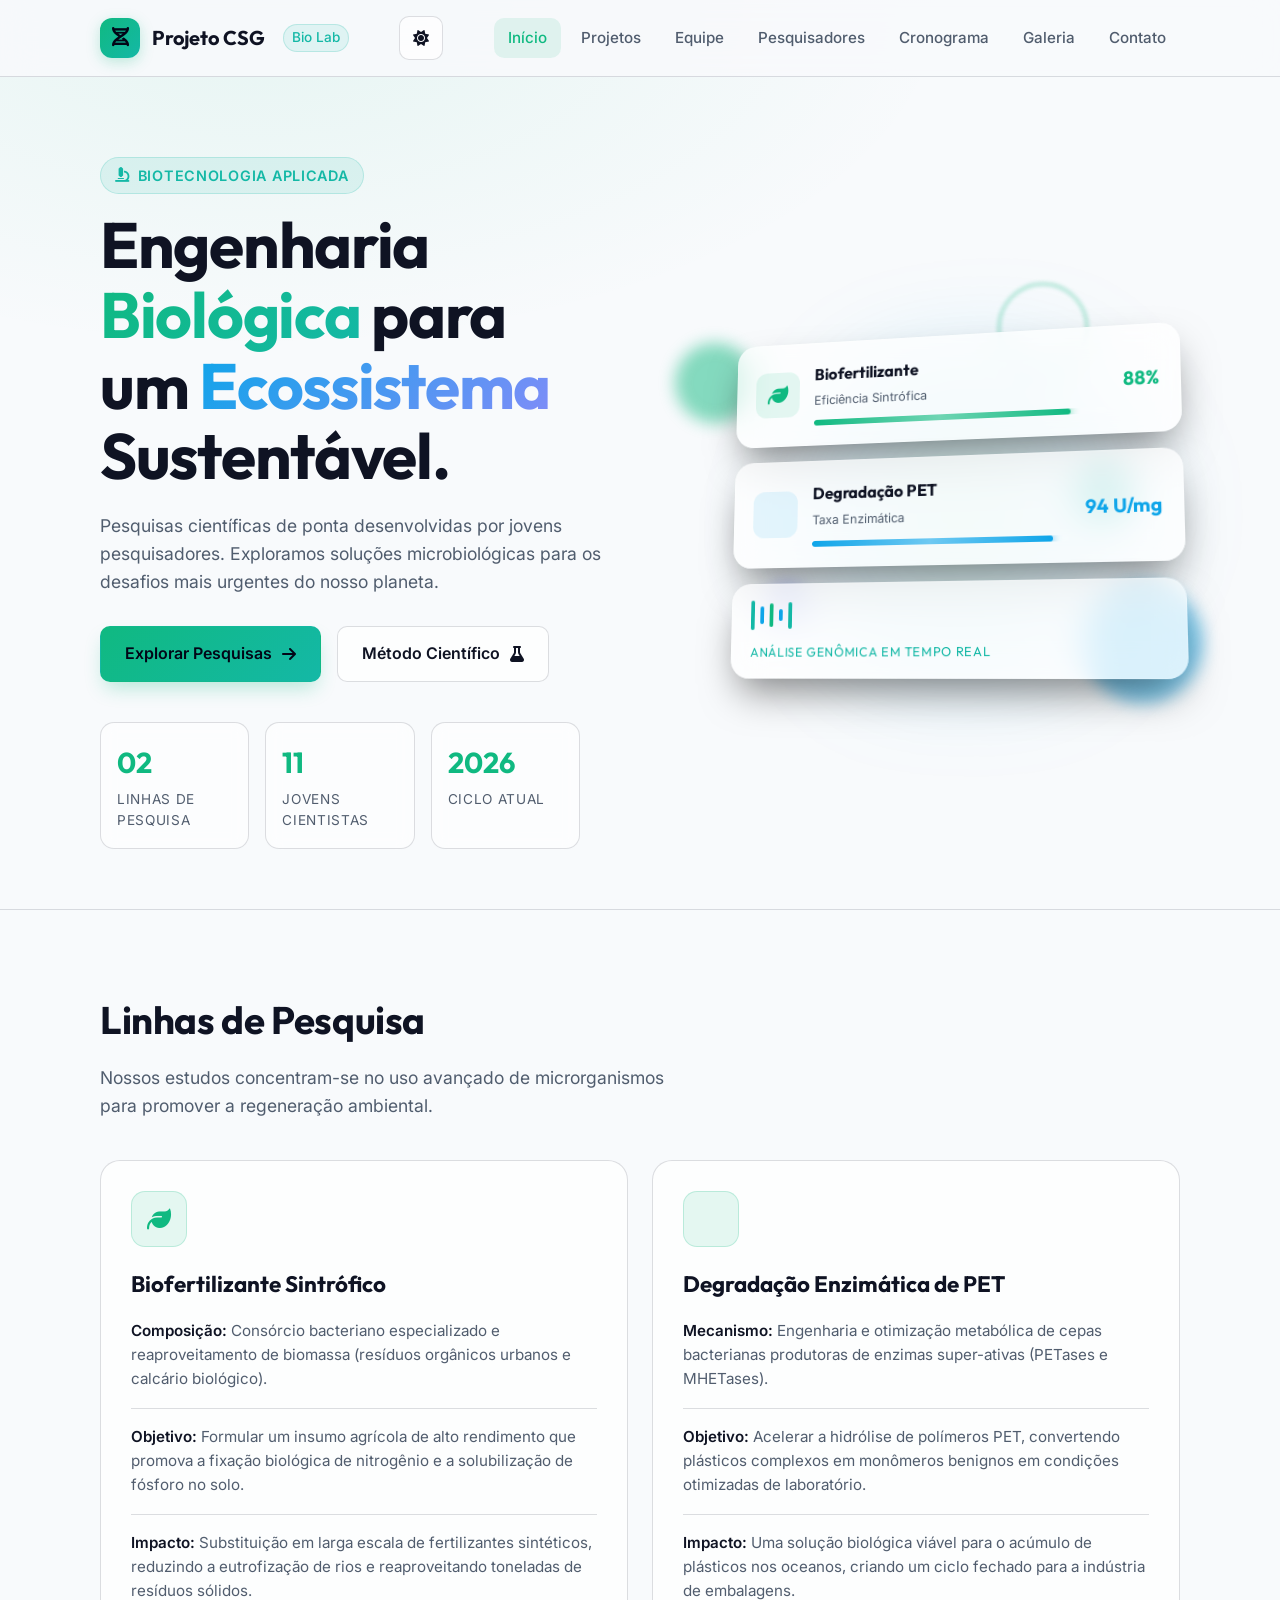
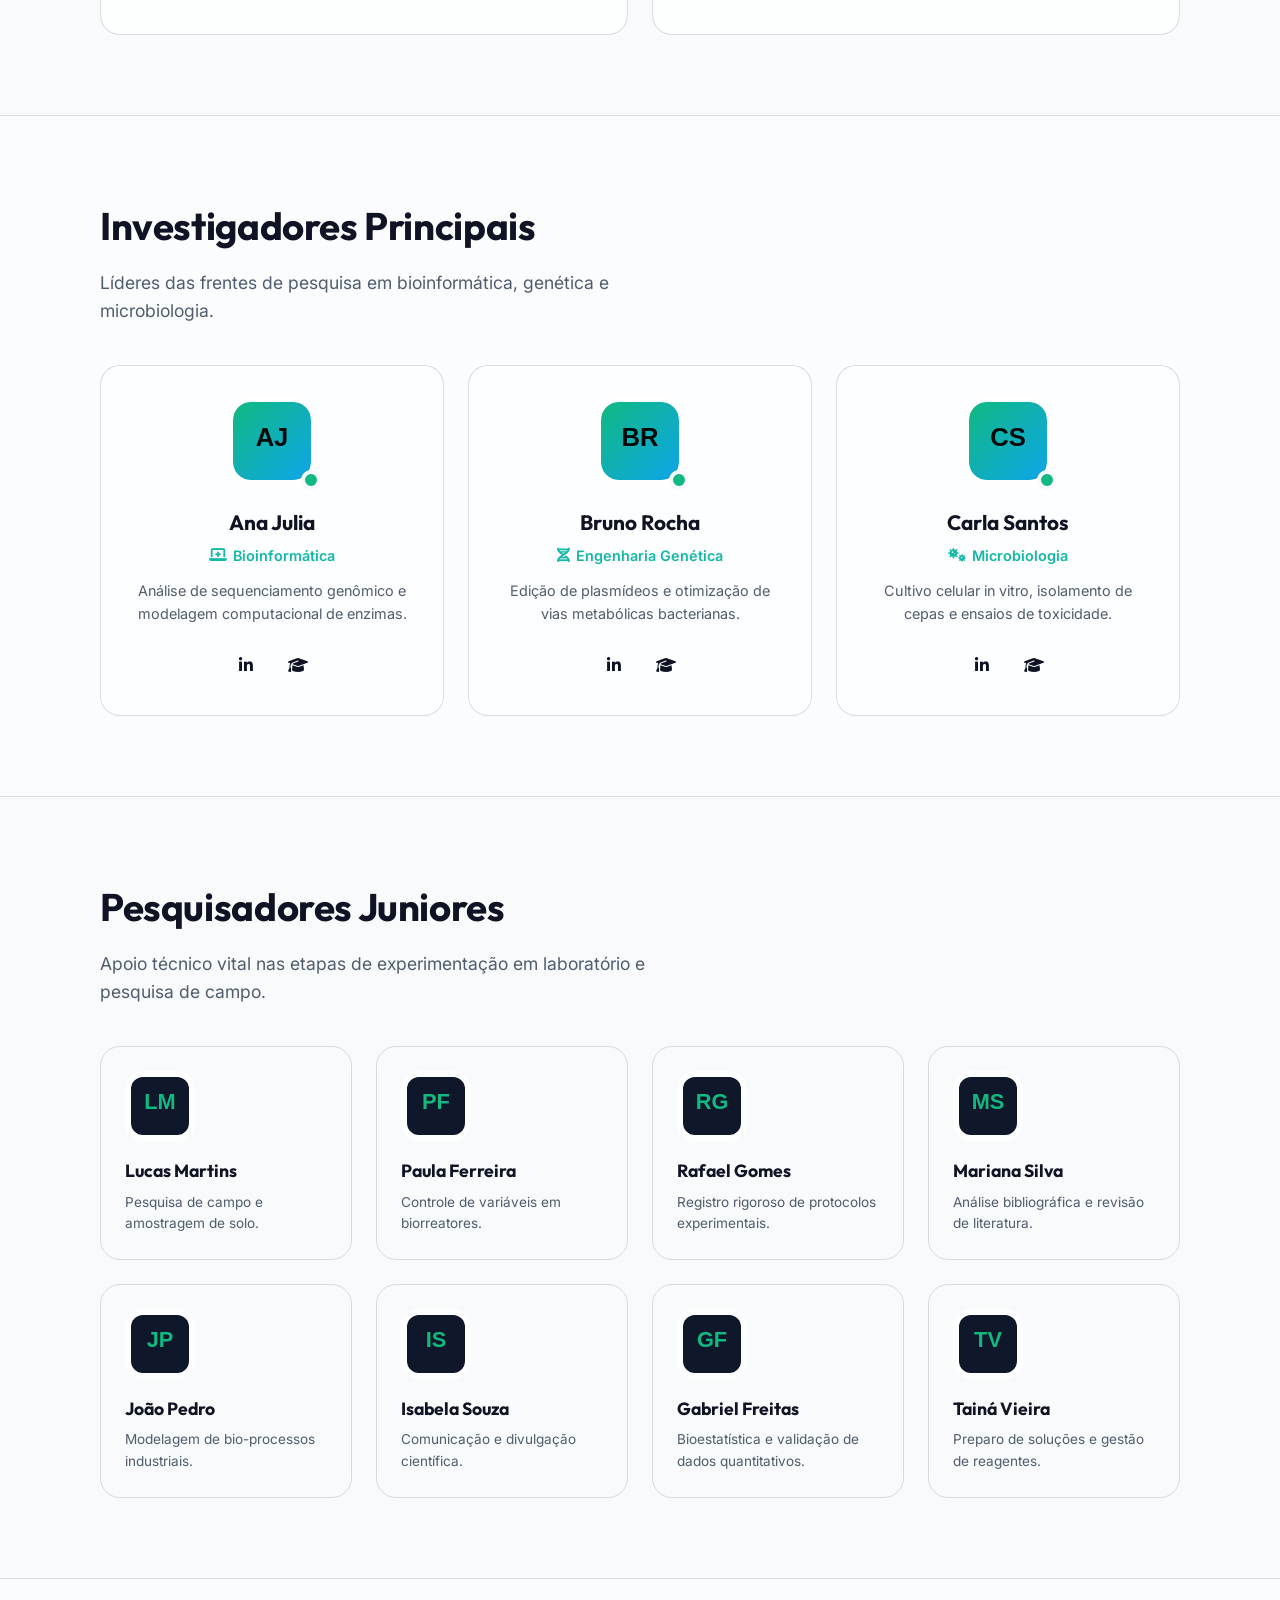
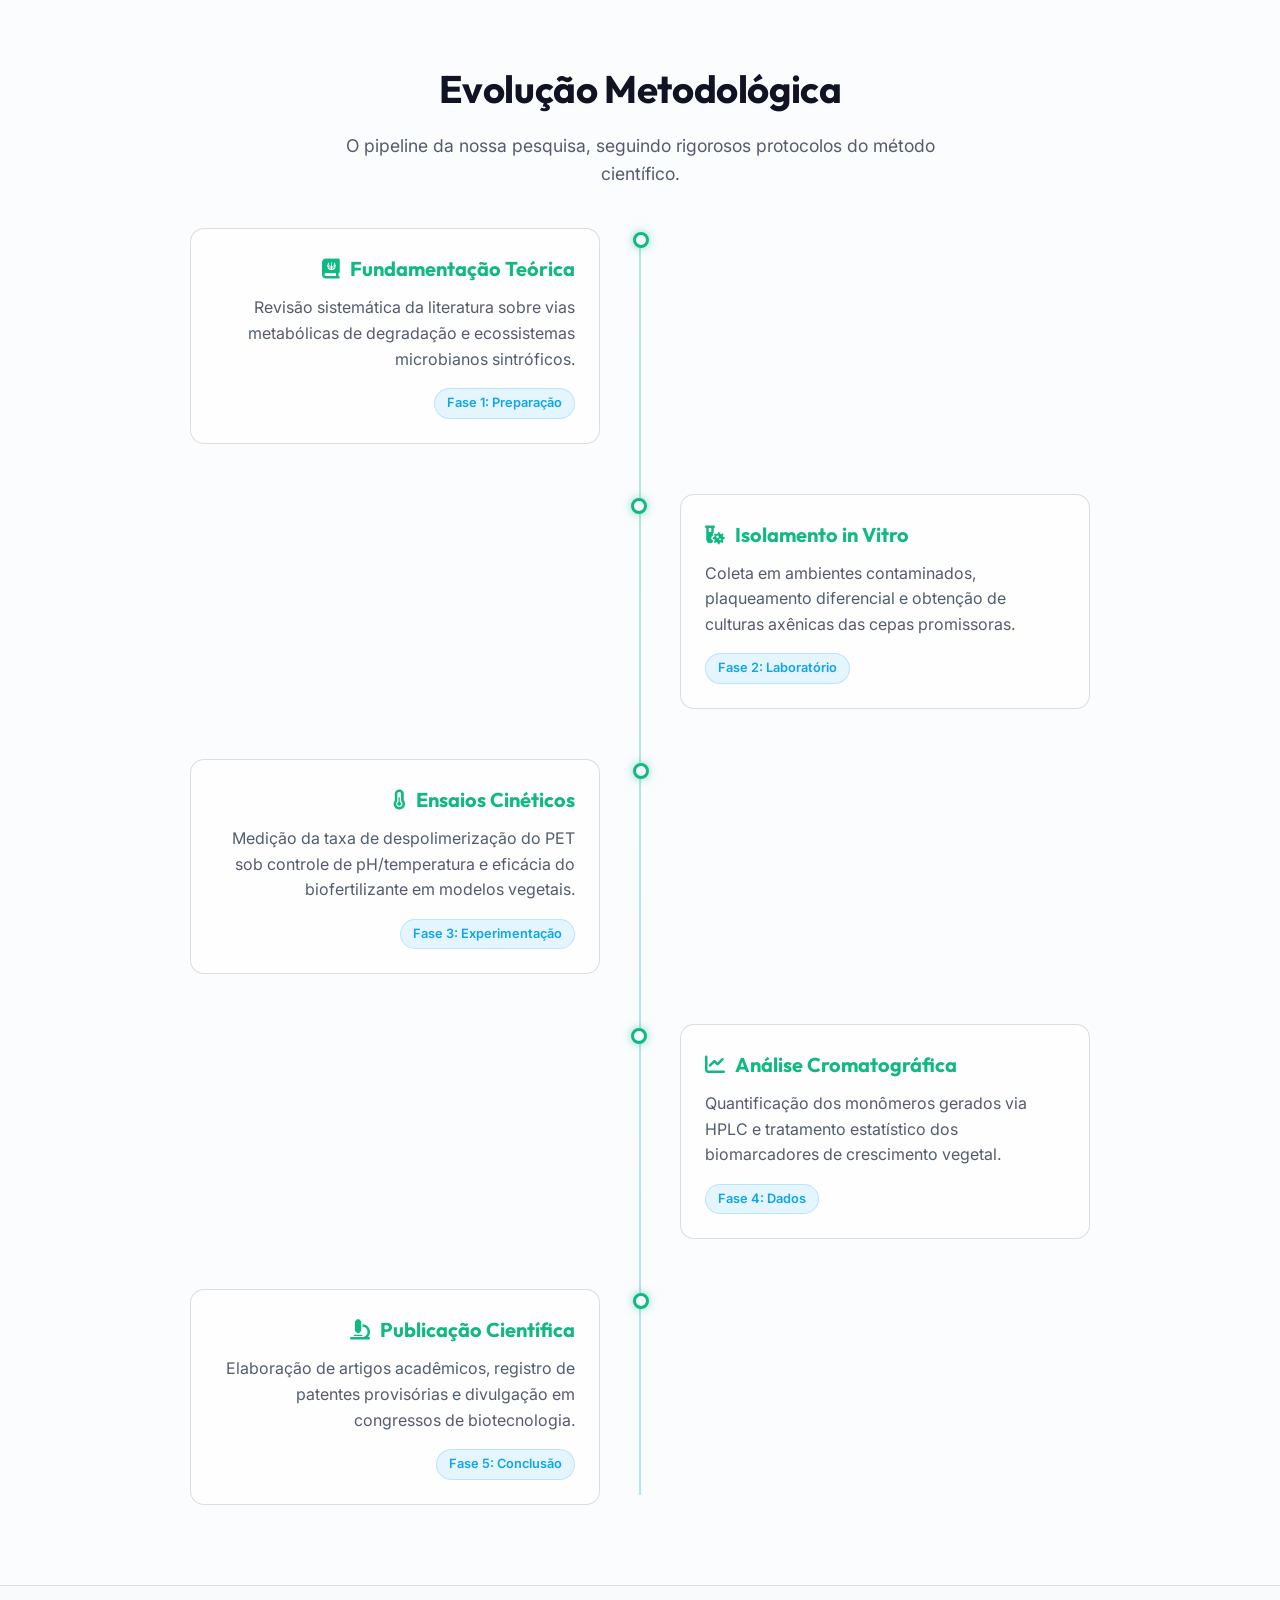
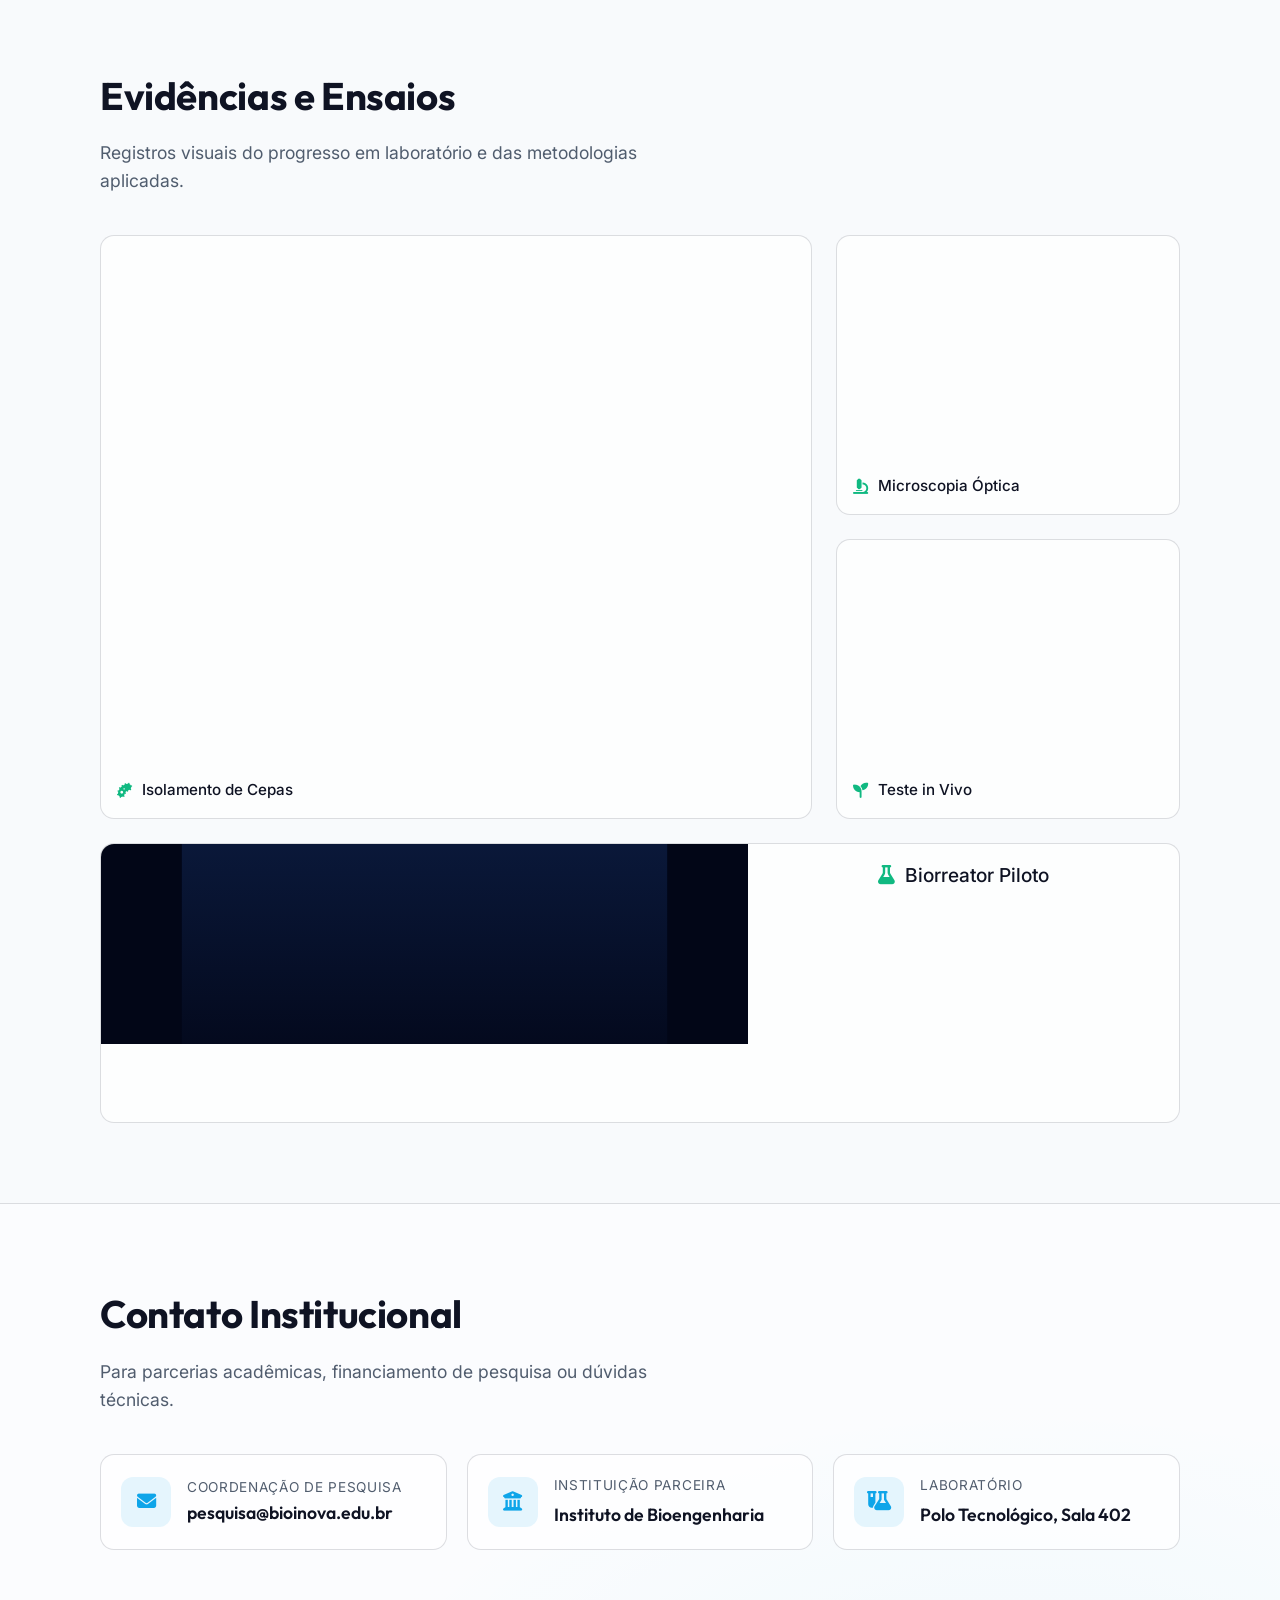
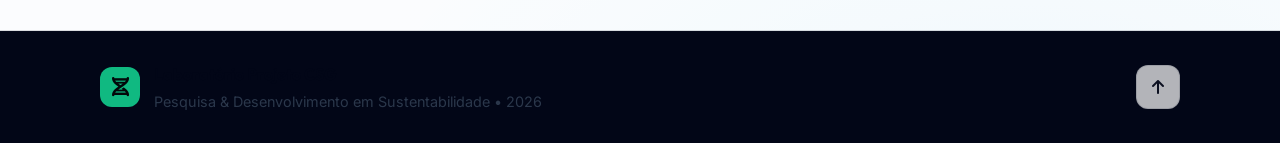
==== index.html @ 26887551 "Add files via upload" ====
<!doctype html>
<html lang="pt-BR">
  <head>
    <meta charset="UTF-8" />
    <meta name="viewport" content="width=device-width, initial-scale=1.0" />
    <meta name="color-scheme" content="dark light" />
    <meta name="description" content="Site de apresentação de pesquisas em Biotecnologia e Sustentabilidade." />

    <title>BioInovação | Pesquisa em Sustentabilidade</title>

    <link rel="preconnect" href="https://fonts.googleapis.com" />
    <link rel="preconnect" href="https://fonts.gstatic.com" crossorigin />
    <link
      href="https://fonts.googleapis.com/css2?family=Inter:wght@300;400;500;600&family=Outfit:wght@300;400;500;600;700;800&display=swap"
      rel="stylesheet"
    />

    <link
      rel="stylesheet"
      href="https://cdnjs.cloudflare.com/ajax/libs/font-awesome/6.5.0/css/all.min.css"
      crossorigin="anonymous"
      referrerpolicy="no-referrer"
    />

    <link rel="stylesheet" href="./style.css" />
  </head>
  <body>
    <a class="skip-link" href="#inicio">Pular para o conteúdo</a>

    <header class="site-header" id="topo">
      <div class="container header-inner">
        <a class="brand" href="#inicio" aria-label="Ir para Início">
          <span class="brand-mark" aria-hidden="true">
            <i class="fa-solid fa-dna"></i>
          </span>
          <span class="brand-name">Projeto CSG</span>
          <span class="brand-tag">Bio Lab</span>
        </a>

        <div class="header-actions">
          <button class="theme-toggle" type="button" aria-label="Alternar tema" aria-pressed="false">
            <i class="fa-solid fa-moon" aria-hidden="true"></i>
          </button>

          <button class="nav-toggle" type="button" aria-expanded="false" aria-controls="menu">
            <span class="sr-only">Abrir menu</span>
            <i class="fa-solid fa-bars" aria-hidden="true"></i>
          </button>
        </div>

        <nav class="site-nav" aria-label="Navegação principal">
          <ul class="nav-list" id="menu">
            <li><a class="nav-link" href="#inicio">Início</a></li>
            <li><a class="nav-link" href="#sobre">Projetos</a></li>
            <li><a class="nav-link" href="#equipe">Equipe</a></li>
            <li><a class="nav-link" href="#alunos">Pesquisadores</a></li>
            <li><a class="nav-link" href="#linha-do-tempo">Cronograma</a></li>
            <li><a class="nav-link" href="#galeria">Galeria</a></li>
            <li><a class="nav-link" href="#contato">Contato</a></li>
          </ul>
        </nav>
      </div>
    </header>

    <main>
      <section class="hero" id="inicio" aria-labelledby="hero-title">
        <div class="hero-bg-grid"></div>
        <div class="container hero-inner">
          <div class="hero-content reveal">
            <p class="kicker">
              <i class="fa-solid fa-microscope" aria-hidden="true"></i>
              Biotecnologia Aplicada
            </p>

            <h1 class="hero-title" id="hero-title">
              Engenharia <span class="accent">Biológica</span> para <br/>
              um <span class="accent2">Ecossistema</span> Sustentável.
            </h1>

            <p class="hero-subtitle">
              Pesquisas científicas de ponta desenvolvidas por jovens pesquisadores. Exploramos soluções microbiológicas para os desafios mais urgentes do nosso planeta.
            </p>

            <div class="hero-actions">
              <a class="btn btn-primary" href="#sobre">
                Explorar Pesquisas
                <i class="fa-solid fa-arrow-right" aria-hidden="true"></i>
              </a>
              <a class="btn btn-ghost" href="#linha-do-tempo">
                Método Científico
                <i class="fa-solid fa-flask" aria-hidden="true"></i>
              </a>
            </div>

            <div class="hero-metrics">
              <div class="metric-card">
                <p class="metric-value">02</p>
                <p class="metric-label">Linhas de Pesquisa</p>
              </div>
              <div class="metric-card">
                <p class="metric-value">11</p>
                <p class="metric-label">Jovens Cientistas</p>
              </div>
              <div class="metric-card">
                <p class="metric-value">2026</p>
                <p class="metric-label">Ciclo Atual</p>
              </div>
            </div>
          </div>

          <div class="hero-visual reveal" aria-hidden="true">
            <div class="dashboard-panel">
              <div class="dash-bg-glow"></div>
              
              <div class="dash-card dash-card-1">
                <div class="dash-icon"><i class="fa-solid fa-leaf"></i></div>
                <div class="dash-info">
                  <h4>Biofertilizante</h4>
                  <p>Eficiência Sintrófica</p>
                  <div class="progress-bar"><div class="progress p-green" style="width: 88%"></div></div>
                </div>
                <div class="dash-stats">88%</div>
              </div>

              <div class="dash-card dash-card-2">
                <div class="dash-icon"><i class="fa-solid fa-microbe"></i></div>
                <div class="dash-info">
                  <h4>Degradação PET</h4>
                  <p>Taxa Enzimática</p>
                  <div class="progress-bar"><div class="progress p-blue" style="width: 94%"></div></div>
                </div>
                <div class="dash-stats">94 U/mg</div>
              </div>

              <div class="dash-card dash-card-3">
                 <div class="dna-animation">
                    <div class="strand"></div><div class="strand"></div><div class="strand"></div><div class="strand"></div><div class="strand"></div>
                 </div>
                 <p class="dash-note">Análise Genômica em Tempo Real</p>
              </div>
            </div>
            
            <div class="bio-particle p1"></div>
            <div class="bio-particle p2"></div>
            <div class="bio-particle p3"></div>
            <div class="bio-particle p4"></div>
            <div class="bio-particle p5"></div>
          </div>
        </div>
      </section>

      <section class="section" id="sobre" aria-labelledby="sobre-title">
        <div class="container">
          <header class="section-header reveal">
            <h2 class="section-title" id="sobre-title">Linhas de Pesquisa</h2>
            <p class="section-subtitle">
              Nossos estudos concentram-se no uso avançado de microrganismos para promover a regeneração ambiental.
            </p>
          </header>

          <div class="about-grid projects-grid">
            <article class="card reveal card-hover-3d">
              <div class="card-glow"></div>
              <div class="card-icon">
                <i class="fa-solid fa-leaf" aria-hidden="true"></i>
              </div>
              <h3 class="card-title">Biofertilizante Sintrófico</h3>
              <p class="card-text">
                <strong>Composição:</strong> Consórcio bacteriano especializado e reaproveitamento de biomassa (resíduos orgânicos urbanos e calcário biológico).
              </p>
              <div class="card-divider"></div>
              <p class="card-text">
                <strong>Objetivo:</strong> Formular um insumo agrícola de alto rendimento que promova a fixação biológica de nitrogênio e a solubilização de fósforo no solo.
              </p>
              <div class="card-divider"></div>
              <p class="card-text">
                <strong>Impacto:</strong> Substituição em larga escala de fertilizantes sintéticos, reduzindo a eutrofização de rios e reaproveitando toneladas de resíduos sólidos.
              </p>
            </article>

            <article class="card reveal card-hover-3d">
              <div class="card-glow"></div>
              <div class="card-icon">
                <i class="fa-solid fa-microbe" aria-hidden="true"></i>
              </div>
              <h3 class="card-title">Degradação Enzimática de PET</h3>
              <p class="card-text">
                <strong>Mecanismo:</strong> Engenharia e otimização metabólica de cepas bacterianas produtoras de enzimas super-ativas (PETases e MHETases).
              </p>
              <div class="card-divider"></div>
              <p class="card-text">
                <strong>Objetivo:</strong> Acelerar a hidrólise de polímeros PET, convertendo plásticos complexos em monômeros benignos em condições otimizadas de laboratório.
              </p>
              <div class="card-divider"></div>
              <p class="card-text">
                <strong>Impacto:</strong> Uma solução biológica viável para o acúmulo de plásticos nos oceanos, criando um ciclo fechado para a indústria de embalagens.
              </p>
            </article>
          </div>
        </div>
      </section>

      <section class="section section-alt" id="equipe" aria-labelledby="equipe-title">
        <div class="container">
          <header class="section-header reveal">
            <h2 class="section-title" id="equipe-title">Investigadores Principais</h2>
            <p class="section-subtitle">
              Líderes das frentes de pesquisa em bioinformática, genética e microbiologia.
            </p>
          </header>

          <div class="grid grid-3">
            <article class="profile-card reveal">
              <div class="profile-avatar-wrap">
                <img class="avatar" src="data:image/svg+xml,%3Csvg xmlns='http://www.w3.org/2000/svg' width='256' height='256'%3E%3Cdefs%3E%3ClinearGradient id='g' x1='0' y1='0' x2='1' y2='1'%3E%3Cstop stop-color='%2310b981'/%3E%3Cstop offset='1' stop-color='%230ea5e9'/%3E%3C/linearGradient%3E%3C/defs%3E%3Crect width='256' height='256' rx='56' fill='url(%23g)'/%3E%3Ctext x='50%25' y='56%25' text-anchor='middle' font-family='Outfit, sans-serif' font-size='84' font-weight='700' fill='%2302080a'%3EAJ%3C/text%3E%3C/svg%3E" alt="Ana Julia" />
                <div class="status-dot"></div>
              </div>
              <h3 class="profile-name">Ana Julia</h3>
              <p class="profile-role"><i class="fa-solid fa-laptop-medical"></i> Bioinformática</p>
              <p class="profile-desc">Análise de sequenciamento genômico e modelagem computacional de enzimas.</p>
              <div class="profile-actions" aria-label="Redes sociais">
                <a class="icon-btn" href="#" aria-label="LinkedIn"><i class="fa-brands fa-linkedin-in"></i></a>
                <a class="icon-btn" href="#" aria-label="Lattes"><i class="fa-solid fa-graduation-cap"></i></a>
              </div>
            </article>

            <article class="profile-card reveal">
              <div class="profile-avatar-wrap">
                <img class="avatar" src="data:image/svg+xml,%3Csvg xmlns='http://www.w3.org/2000/svg' width='256' height='256'%3E%3Cdefs%3E%3ClinearGradient id='g' x1='0' y1='0' x2='1' y2='1'%3E%3Cstop stop-color='%2310b981'/%3E%3Cstop offset='1' stop-color='%230ea5e9'/%3E%3C/linearGradient%3E%3C/defs%3E%3Crect width='256' height='256' rx='56' fill='url(%23g)'/%3E%3Ctext x='50%25' y='56%25' text-anchor='middle' font-family='Outfit, sans-serif' font-size='84' font-weight='700' fill='%2302080a'%3EBR%3C/text%3E%3C/svg%3E" alt="Bruno Rocha" />
                <div class="status-dot"></div>
              </div>
              <h3 class="profile-name">Bruno Rocha</h3>
              <p class="profile-role"><i class="fa-solid fa-dna"></i> Engenharia Genética</p>
              <p class="profile-desc">Edição de plasmídeos e otimização de vias metabólicas bacterianas.</p>
              <div class="profile-actions" aria-label="Redes sociais">
                <a class="icon-btn" href="#" aria-label="LinkedIn"><i class="fa-brands fa-linkedin-in"></i></a>
                <a class="icon-btn" href="#" aria-label="Lattes"><i class="fa-solid fa-graduation-cap"></i></a>
              </div>
            </article>

            <article class="profile-card reveal">
              <div class="profile-avatar-wrap">
                <img class="avatar" src="data:image/svg+xml,%3Csvg xmlns='http://www.w3.org/2000/svg' width='256' height='256'%3E%3Cdefs%3E%3ClinearGradient id='g' x1='0' y1='0' x2='1' y2='1'%3E%3Cstop stop-color='%2310b981'/%3E%3Cstop offset='1' stop-color='%230ea5e9'/%3E%3C/linearGradient%3E%3C/defs%3E%3Crect width='256' height='256' rx='56' fill='url(%23g)'/%3E%3Ctext x='50%25' y='56%25' text-anchor='middle' font-family='Outfit, sans-serif' font-size='84' font-weight='700' fill='%2302080a'%3ECS%3C/text%3E%3C/svg%3E" alt="Carla Santos" />
                <div class="status-dot"></div>
              </div>
              <h3 class="profile-name">Carla Santos</h3>
              <p class="profile-role"><i class="fa-solid fa-viruses"></i> Microbiologia</p>
              <p class="profile-desc">Cultivo celular in vitro, isolamento de cepas e ensaios de toxicidade.</p>
              <div class="profile-actions" aria-label="Redes sociais">
                <a class="icon-btn" href="#" aria-label="LinkedIn"><i class="fa-brands fa-linkedin-in"></i></a>
                <a class="icon-btn" href="#" aria-label="Lattes"><i class="fa-solid fa-graduation-cap"></i></a>
              </div>
            </article>
          </div>
        </div>
      </section>

      <section class="section" id="alunos" aria-labelledby="alunos-title">
        <div class="container">
          <header class="section-header reveal">
            <h2 class="section-title" id="alunos-title">Pesquisadores Juniores</h2>
            <p class="section-subtitle">Apoio técnico vital nas etapas de experimentação em laboratório e pesquisa de campo.</p>
          </header>

          <div class="grid grid-4">
            <article class="student-card reveal">
              <img class="avatar avatar-sm" src="data:image/svg+xml,%3Csvg xmlns='http://www.w3.org/2000/svg' width='128' height='128'%3E%3Crect width='128' height='128' fill='%230f172a'/%3E%3Ctext x='50%25' y='56%25' text-anchor='middle' font-family='Outfit, sans-serif' font-size='48' font-weight='600' fill='%2310b981'%3ELM%3C/text%3E%3C/svg%3E" alt="Lucas Martins" />
              <h3 class="student-name">Lucas Martins</h3>
              <p class="student-desc">Pesquisa de campo e amostragem de solo.</p>
            </article>
            <article class="student-card reveal">
              <img class="avatar avatar-sm" src="data:image/svg+xml,%3Csvg xmlns='http://www.w3.org/2000/svg' width='128' height='128'%3E%3Crect width='128' height='128' fill='%230f172a'/%3E%3Ctext x='50%25' y='56%25' text-anchor='middle' font-family='Outfit, sans-serif' font-size='48' font-weight='600' fill='%2310b981'%3EPF%3C/text%3E%3C/svg%3E" alt="Paula Ferreira" />
              <h3 class="student-name">Paula Ferreira</h3>
              <p class="student-desc">Controle de variáveis em biorreatores.</p>
            </article>
            <article class="student-card reveal">
              <img class="avatar avatar-sm" src="data:image/svg+xml,%3Csvg xmlns='http://www.w3.org/2000/svg' width='128' height='128'%3E%3Crect width='128' height='128' fill='%230f172a'/%3E%3Ctext x='50%25' y='56%25' text-anchor='middle' font-family='Outfit, sans-serif' font-size='48' font-weight='600' fill='%2310b981'%3ERG%3C/text%3E%3C/svg%3E" alt="Rafael Gomes" />
              <h3 class="student-name">Rafael Gomes</h3>
              <p class="student-desc">Registro rigoroso de protocolos experimentais.</p>
            </article>
            <article class="student-card reveal">
              <img class="avatar avatar-sm" src="data:image/svg+xml,%3Csvg xmlns='http://www.w3.org/2000/svg' width='128' height='128'%3E%3Crect width='128' height='128' fill='%230f172a'/%3E%3Ctext x='50%25' y='56%25' text-anchor='middle' font-family='Outfit, sans-serif' font-size='48' font-weight='600' fill='%2310b981'%3EMS%3C/text%3E%3C/svg%3E" alt="Mariana Silva" />
              <h3 class="student-name">Mariana Silva</h3>
              <p class="student-desc">Análise bibliográfica e revisão de literatura.</p>
            </article>
            <article class="student-card reveal">
              <img class="avatar avatar-sm" src="data:image/svg+xml,%3Csvg xmlns='http://www.w3.org/2000/svg' width='128' height='128'%3E%3Crect width='128' height='128' fill='%230f172a'/%3E%3Ctext x='50%25' y='56%25' text-anchor='middle' font-family='Outfit, sans-serif' font-size='48' font-weight='600' fill='%2310b981'%3EJP%3C/text%3E%3C/svg%3E" alt="João Pedro" />
              <h3 class="student-name">João Pedro</h3>
              <p class="student-desc">Modelagem de bio-processos industriais.</p>
            </article>
            <article class="student-card reveal">
              <img class="avatar avatar-sm" src="data:image/svg+xml,%3Csvg xmlns='http://www.w3.org/2000/svg' width='128' height='128'%3E%3Crect width='128' height='128' fill='%230f172a'/%3E%3Ctext x='50%25' y='56%25' text-anchor='middle' font-family='Outfit, sans-serif' font-size='48' font-weight='600' fill='%2310b981'%3EIS%3C/text%3E%3C/svg%3E" alt="Isabela Souza" />
              <h3 class="student-name">Isabela Souza</h3>
              <p class="student-desc">Comunicação e divulgação científica.</p>
            </article>
            <article class="student-card reveal">
              <img class="avatar avatar-sm" src="data:image/svg+xml,%3Csvg xmlns='http://www.w3.org/2000/svg' width='128' height='128'%3E%3Crect width='128' height='128' fill='%230f172a'/%3E%3Ctext x='50%25' y='56%25' text-anchor='middle' font-family='Outfit, sans-serif' font-size='48' font-weight='600' fill='%2310b981'%3EGF%3C/text%3E%3C/svg%3E" alt="Gabriel Freitas" />
              <h3 class="student-name">Gabriel Freitas</h3>
              <p class="student-desc">Bioestatística e validação de dados quantitativos.</p>
            </article>
            <article class="student-card reveal">
              <img class="avatar avatar-sm" src="data:image/svg+xml,%3Csvg xmlns='http://www.w3.org/2000/svg' width='128' height='128'%3E%3Crect width='128' height='128' fill='%230f172a'/%3E%3Ctext x='50%25' y='56%25' text-anchor='middle' font-family='Outfit, sans-serif' font-size='48' font-weight='600' fill='%2310b981'%3ETV%3C/text%3E%3C/svg%3E" alt="Tainá Vieira" />
              <h3 class="student-name">Tainá Vieira</h3>
              <p class="student-desc">Preparo de soluções e gestão de reagentes.</p>
            </article>
          </div>
        </div>
      </section>

      <section class="section section-alt" id="linha-do-tempo" aria-labelledby="timeline-title">
        <div class="container">
          <header class="section-header reveal text-center" style="margin: 0 auto 40px;">
            <h2 class="section-title" id="timeline-title">Evolução Metodológica</h2>
            <p class="section-subtitle">
              O pipeline da nossa pesquisa, seguindo rigorosos protocolos do método científico.
            </p>
          </header>

          <div class="timeline-wrapper">
            <ol class="timeline" aria-label="Cronograma de pesquisa">
            <li class="timeline-item reveal">
              <div class="timeline-node" aria-hidden="true"></div>
              <div class="timeline-content">
                <h3 class="timeline-title">
                  <i class="fa-solid fa-book-journal-whills" aria-hidden="true"></i>
                  Fundamentação Teórica
                </h3>
                <p class="timeline-text">Revisão sistemática da literatura sobre vias metabólicas de degradação e ecossistemas microbianos sintróficos.</p>
                <span class="timeline-tag">Fase 1: Preparação</span>
              </div>
            </li>
            <li class="timeline-item reveal">
              <div class="timeline-node" aria-hidden="true"></div>
              <div class="timeline-content">
                <h3 class="timeline-title">
                  <i class="fa-solid fa-vial-virus" aria-hidden="true"></i>
                  Isolamento in Vitro
                </h3>
                <p class="timeline-text">Coleta em ambientes contaminados, plaqueamento diferencial e obtenção de culturas axênicas das cepas promissoras.</p>
                <span class="timeline-tag">Fase 2: Laboratório</span>
              </div>
            </li>
            <li class="timeline-item reveal">
              <div class="timeline-node" aria-hidden="true"></div>
              <div class="timeline-content">
                <h3 class="timeline-title">
                  <i class="fa-solid fa-temperature-half" aria-hidden="true"></i>
                  Ensaios Cinéticos
                </h3>
                <p class="timeline-text">Medição da taxa de despolimerização do PET sob controle de pH/temperatura e eficácia do biofertilizante em modelos vegetais.</p>
                <span class="timeline-tag">Fase 3: Experimentação</span>
              </div>
            </li>
            <li class="timeline-item reveal">
              <div class="timeline-node" aria-hidden="true"></div>
              <div class="timeline-content">
                <h3 class="timeline-title">
                  <i class="fa-solid fa-chart-line" aria-hidden="true"></i>
                  Análise Cromatográfica
                </h3>
                <p class="timeline-text">Quantificação dos monômeros gerados via HPLC e tratamento estatístico dos biomarcadores de crescimento vegetal.</p>
                <span class="timeline-tag">Fase 4: Dados</span>
              </div>
            </li>
            <li class="timeline-item reveal">
              <div class="timeline-node" aria-hidden="true"></div>
              <div class="timeline-content">
                <h3 class="timeline-title">
                  <i class="fa-solid fa-microscope" aria-hidden="true"></i>
                  Publicação Científica
                </h3>
                <p class="timeline-text">Elaboração de artigos acadêmicos, registro de patentes provisórias e divulgação em congressos de biotecnologia.</p>
                <span class="timeline-tag">Fase 5: Conclusão</span>
              </div>
            </li>
          </ol>
          </div>
        </div>
      </section>

      <section class="section" id="galeria" aria-labelledby="galeria-title">
        <div class="container">
          <header class="section-header reveal">
            <h2 class="section-title" id="galeria-title">Evidências e Ensaios</h2>
            <p class="section-subtitle">Registros visuais do progresso em laboratório e das metodologias aplicadas.</p>
          </header>

          <div class="gallery-grid" aria-label="Galeria de imagens">
            <button class="gallery-item reveal" type="button" data-full="1" aria-label="Culturas em Placa">
              <span class="gallery-thumb g1" aria-hidden="true"></span>
              <span class="gallery-caption">
                <i class="fa-solid fa-bacterium" aria-hidden="true"></i>
                Isolamento de Cepas
              </span>
            </button>
            <button class="gallery-item reveal" type="button" data-full="2" aria-label="Microscopia">
              <span class="gallery-thumb g2" aria-hidden="true"></span>
              <span class="gallery-caption">
                <i class="fa-solid fa-microscope" aria-hidden="true"></i>
                Microscopia Óptica
              </span>
            </button>
            <button class="gallery-item reveal" type="button" data-full="3" aria-label="Análise de Solo">
              <span class="gallery-thumb g3" aria-hidden="true"></span>
              <span class="gallery-caption">
                <i class="fa-solid fa-seedling" aria-hidden="true"></i>
                Teste in Vivo
              </span>
            </button>
            <button class="gallery-item reveal" type="button" data-full="4" aria-label="Biorreator">
              <span class="gallery-thumb g4" aria-hidden="true"></span>
              <span class="gallery-caption">
                <i class="fa-solid fa-flask" aria-hidden="true"></i>
                Biorreator Piloto
              </span>
            </button>
          </div>
        </div>
      </section>

      <section class="section section-alt" id="contato" aria-labelledby="contato-title">
        <div class="container">
          <header class="section-header reveal">
            <h2 class="section-title" id="contato-title">Contato Institucional</h2>
            <p class="section-subtitle">Para parcerias acadêmicas, financiamento de pesquisa ou dúvidas técnicas.</p>
          </header>

          <div class="contact-grid">
            <div class="contact-card reveal">
              <div class="contact-icon">
                <i class="fa-solid fa-envelope" aria-hidden="true"></i>
              </div>
              <div>
                <p class="contact-label">Coordenação de Pesquisa</p>
                <a class="contact-value" href="mailto:pesquisa@bioinova.edu.br">pesquisa@bioinova.edu.br</a>
              </div>
            </div>
            <div class="contact-card reveal">
              <div class="contact-icon">
                <i class="fa-solid fa-building-columns" aria-hidden="true"></i>
              </div>
              <div>
                <p class="contact-label">Instituição Parceira</p>
                <p class="contact-value">Instituto de Bioengenharia</p>
              </div>
            </div>
            <div class="contact-card reveal">
              <div class="contact-icon">
                <i class="fa-solid fa-flask-vial" aria-hidden="true"></i>
              </div>
              <div>
                <p class="contact-label">Laboratório</p>
                <p class="contact-value">Polo Tecnológico, Sala 402</p>
              </div>
            </div>
          </div>
        </div>
      </section>
    </main>

    <footer class="site-footer">
      <div class="container footer-inner">
        <div class="footer-brand">
          <span class="brand-mark" aria-hidden="true">
            <i class="fa-solid fa-dna" style="color: #02080a; font-size: 1.2rem;"></i>
          </span>
          <div>
            <p class="footer-team">Laboratório Projeto CSG</p>
            <p class="footer-note">Pesquisa & Desenvolvimento em Sustentabilidade • <span id="year"></span></p>
          </div>
        </div>

        <a class="back-to-top" href="#topo" aria-label="Voltar ao topo">
          <i class="fa-solid fa-arrow-up" aria-hidden="true"></i>
        </a>
      </div>
    </footer>

    <div class="modal" id="modal" aria-hidden="true" role="dialog" aria-label="Visualização de imagem">
      <div class="modal-backdrop" data-close="true"></div>
      <div class="modal-content" role="document">
        <button class="modal-close" type="button" data-close="true" aria-label="Fechar">
          <i class="fa-solid fa-xmark" aria-hidden="true"></i>
        </button>
        <div class="modal-media" id="modalMedia" aria-hidden="true"></div>
        <p class="modal-caption" id="modalCaption"></p>
      </div>
    </div>

    <script src="./script.js"></script>
  </body>
</html>
---- style.css ----
:root {
  color-scheme: dark;
  /* Bio Tech Professional Palette */
  --green: #10b981; /* Emerald */
  --green-dark: #064e3b;
  --black: #020617; /* Very deep slate */
  --blue: #0ea5e9; /* Cyan */
  --teal: #14b8a6; /* Teal */

  /* Neutrals */
  --bg: #020617;
  --on-accent: #020617;
  --text: rgba(248, 250, 252, 0.95);
  --muted: rgba(148, 163, 184, 0.85);
  --border: rgba(51, 65, 85, 0.4);
  --surface: rgba(15, 23, 42, 0.6);
  --surface-2: rgba(30, 41, 59, 0.5);
  --surface-soft: rgba(15, 23, 42, 0.4);
  --surface-faint: rgba(15, 23, 42, 0.3);
  --glass: rgba(15, 23, 42, 0.7);
  --overlay: rgba(2, 6, 23, 0.85);
  --caption-bg: rgba(15, 23, 42, 0.95);
  --nav-bg: #0f172a;
  --header-bg: rgba(2, 6, 23, 0.7);
  --thumb-overlay: rgba(2, 6, 23, 0.8);
  --bg-accent-1: rgba(16, 185, 129, 0.12);
  --bg-accent-2: rgba(14, 165, 233, 0.12);

  --shadow-lg: 0 25px 50px -12px rgba(0, 0, 0, 0.6);
  --shadow-md: 0 10px 25px -5px rgba(0, 0, 0, 0.5);
  --shadow-sm: 0 4px 12px -2px rgba(0, 0, 0, 0.4);

  --radius-lg: 20px;
  --radius-md: 14px;
  --radius-sm: 10px;

  --container: 1120px;
}

:root[data-theme="light"] {
  color-scheme: light;
  --bg: #f8fafc;
  --on-accent: #020617;
  --text: rgba(2, 6, 23, 0.95);
  --muted: rgba(51, 65, 85, 0.85);
  --border: rgba(15, 23, 42, 0.14);
  --surface: rgba(255, 255, 255, 0.7);
  --surface-2: rgba(255, 255, 255, 0.95);
  --surface-soft: rgba(255, 255, 255, 0.6);
  --surface-faint: rgba(255, 255, 255, 0.4);
  --glass: rgba(255, 255, 255, 0.7);
  --overlay: rgba(2, 6, 23, 0.35);
  --caption-bg: rgba(248, 250, 252, 0.95);
  --nav-bg: #ffffff;
  --header-bg: rgba(248, 250, 252, 0.85);
  --thumb-overlay: rgba(2, 6, 23, 0.35);
  --bg-accent-1: rgba(16, 185, 129, 0.08);
  --bg-accent-2: rgba(14, 165, 233, 0.08);
  --shadow-lg: 0 25px 50px -12px rgba(2, 6, 23, 0.12);
  --shadow-md: 0 10px 25px -5px rgba(2, 6, 23, 0.1);
  --shadow-sm: 0 4px 12px -2px rgba(2, 6, 23, 0.08);
}

*,
*::before,
*::after {
  box-sizing: border-box;
}

html {
  scroll-behavior: smooth;
}

[id] {
  scroll-margin-top: 92px;
}

body {
  margin: 0;
  font-family: 'Inter', system-ui, -apple-system, sans-serif;
  color: var(--text);
  background-color: var(--bg);
  background-image:
    radial-gradient(1000px 500px at 20% 0%, var(--bg-accent-1), transparent 70%),
    radial-gradient(1000px 500px at 80% 100%, var(--bg-accent-2), transparent 70%);
  line-height: 1.6;
  overflow-x: hidden;
  -webkit-font-smoothing: antialiased;
}

h1, h2, h3, h4, .brand-name, .metric-value {
  font-family: 'Outfit', sans-serif;
}

img,
svg {
  max-width: 100%;
  display: block;
}

a {
  color: inherit;
  text-decoration: none;
}

button {
  font: inherit;
}

/* Accessibility */
.sr-only {
  position: absolute;
  width: 1px;
  height: 1px;
  padding: 0;
  margin: -1px;
  overflow: hidden;
  clip: rect(0, 0, 0, 0);
  white-space: nowrap;
  border-width: 0;
}

.skip-link {
  position: absolute;
  left: 14px;
  top: 14px;
  background: linear-gradient(135deg, var(--green), var(--blue));
  color: var(--on-accent);
  padding: 10px 14px;
  border-radius: var(--radius-sm);
  font-weight: 600;
  transform: translateY(-150%);
  transition: transform 220ms ease;
  z-index: 9999;
}
.skip-link:focus {
  transform: translateY(0);
}

/* Layout Container */
.container {
  max-width: var(--container);
  margin: 0 auto;
  padding: 0 20px;
}

/* Header */
.site-header {
  position: sticky;
  top: 0;
  z-index: 50;
  background: var(--header-bg);
  backdrop-filter: blur(16px);
  -webkit-backdrop-filter: blur(16px);
  border-bottom: 1px solid var(--border);
}

.header-inner {
  min-height: 76px;
  display: flex;
  align-items: center;
  justify-content: space-between;
  gap: 20px;
}

.brand {
  display: flex;
  align-items: center;
  gap: 12px;
}

.brand-mark {
  width: 40px;
  height: 40px;
  border-radius: 12px;
  background: linear-gradient(135deg, var(--green), var(--teal));
  display: grid;
  place-items: center;
  color: var(--on-accent);
  font-size: 1.2rem;
  box-shadow: 0 4px 14px rgba(16, 185, 129, 0.25);
}

.brand-name {
  font-size: 1.25rem;
  font-weight: 700;
  letter-spacing: -0.01em;
}

.brand-tag {
  display: none;
  font-size: 0.85rem;
  font-weight: 500;
  color: var(--teal);
  background: rgba(20, 184, 166, 0.1);
  padding: 2px 8px;
  border-radius: 999px;
  margin-left: 6px;
  border: 1px solid rgba(20, 184, 166, 0.2);
}

.header-actions {
  display: flex;
  align-items: center;
  gap: 10px;
}

/* Nav */
.nav-toggle {
  width: 44px;
  height: 44px;
  display: grid;
  place-items: center;
  border: 1px solid var(--border);
  border-radius: var(--radius-sm);
  background: var(--surface);
  color: var(--text);
  cursor: pointer;
  transition: all 200ms ease;
}

.theme-toggle {
  width: 44px;
  height: 44px;
  display: grid;
  place-items: center;
  border: 1px solid var(--border);
  border-radius: var(--radius-sm);
  background: var(--surface);
  color: var(--text);
  cursor: pointer;
  transition: all 200ms ease;
}

.nav-toggle:hover {
  background: var(--surface-2);
}

.theme-toggle:hover {
  background: var(--surface-2);
}

.site-nav {
  position: relative;
}

.nav-list {
  list-style: none;
  padding: 0;
  margin: 0;
  display: none;
  gap: 6px;
}

.nav-link {
  display: inline-flex;
  align-items: center;
  padding: 8px 14px;
  border-radius: var(--radius-sm);
  color: var(--muted);
  font-size: 0.95rem;
  font-weight: 500;
  transition: all 200ms ease;
}

.nav-link:hover {
  color: var(--text);
  background: rgba(255, 255, 255, 0.05);
}

.nav-link.is-active {
  color: var(--green);
  background: rgba(16, 185, 129, 0.1);
}

/* Mobile Nav Open */
body.nav-open .nav-list {
  display: grid;
  position: absolute;
  right: 0;
  left: 0;
  top: calc(100% + 16px);
  padding: 12px;
  width: min(92vw, 360px);
  margin-left: auto;
  max-height: calc(100vh - 120px);
  overflow: auto;
  border-radius: var(--radius-md);
  background: var(--nav-bg);
  border: 1px solid var(--border);
  box-shadow: var(--shadow-lg);
}

/* Hero Section */
.hero {
  position: relative;
  padding: 80px 0 60px;
  border-bottom: 1px solid var(--border);
  overflow: hidden;
}

.hero-bg-grid {
  position: absolute;
  inset: 0;
  background-image: 
    linear-gradient(rgba(255, 255, 255, 0.02) 1px, transparent 1px),
    linear-gradient(90deg, rgba(255, 255, 255, 0.02) 1px, transparent 1px);
  background-size: 40px 40px;
  mask-image: radial-gradient(circle at center, black, transparent 80%);
  -webkit-mask-image: radial-gradient(circle at center, black, transparent 80%);
  pointer-events: none;
  z-index: 0;
}

.hero-inner {
  position: relative;
  z-index: 1;
  display: grid;
  grid-template-columns: 1fr;
  gap: 40px;
  align-items: center;
}

.kicker {
  display: inline-flex;
  gap: 8px;
  align-items: center;
  margin: 0 0 16px;
  padding: 6px 14px;
  border-radius: 999px;
  background: rgba(20, 184, 166, 0.1);
  border: 1px solid rgba(20, 184, 166, 0.2);
  color: var(--teal);
  font-size: 0.9rem;
  font-weight: 600;
  text-transform: uppercase;
  letter-spacing: 0.05em;
}

.hero-title {
  font-size: clamp(2.5rem, 4vw + 1rem, 4rem);
  line-height: 1.1;
  margin: 0 0 20px;
  font-weight: 700;
  letter-spacing: -0.02em;
}

.accent {
  background: linear-gradient(135deg, var(--green), var(--teal));
  -webkit-background-clip: text;
  background-clip: text;
  color: transparent;
}

.accent2 {
  background: linear-gradient(135deg, var(--blue), #818cf8);
  -webkit-background-clip: text;
  background-clip: text;
  color: transparent;
}

.hero-subtitle {
  font-size: 1.1rem;
  color: var(--muted);
  margin: 0 0 30px;
  max-width: 55ch;
}

.hero-actions {
  display: flex;
  flex-wrap: wrap;
  gap: 16px;
  margin-bottom: 40px;
}

.btn {
  display: inline-flex;
  align-items: center;
  gap: 10px;
  padding: 14px 24px;
  border-radius: var(--radius-sm);
  font-weight: 600;
  font-size: 1rem;
  cursor: pointer;
  transition: all 250ms ease;
  border: 1px solid transparent;
}

.btn-primary {
  background: linear-gradient(135deg, var(--green), var(--teal));
  color: var(--on-accent);
  box-shadow: 0 10px 20px -5px rgba(16, 185, 129, 0.3);
}

.btn-primary:hover {
  transform: translateY(-2px);
  box-shadow: 0 15px 25px -5px rgba(16, 185, 129, 0.4);
  filter: brightness(1.1);
}

.btn-ghost {
  background: var(--surface);
  border-color: var(--border);
  color: var(--text);
}

.btn-ghost:hover {
  background: var(--surface-2);
  border-color: rgba(255, 255, 255, 0.2);
  transform: translateY(-2px);
}

.hero-metrics {
  display: grid;
  grid-template-columns: repeat(auto-fit, minmax(120px, 1fr));
  gap: 16px;
  max-width: 480px;
}

.metric-card {
  padding: 16px;
  border-radius: var(--radius-md);
  background: var(--surface-soft);
  border: 1px solid var(--border);
  backdrop-filter: blur(8px);
}

.metric-value {
  font-size: 1.8rem;
  font-weight: 700;
  color: var(--green);
  margin: 0;
}

.metric-label {
  margin: 4px 0 0;
  font-size: 0.85rem;
  color: var(--muted);
  text-transform: uppercase;
  letter-spacing: 0.05em;
}

/* Sections */
.section {
  padding: 80px 0;
}

.section-alt {
  background: var(--surface-faint);
  border-top: 1px solid var(--border);
  border-bottom: 1px solid var(--border);
}

.section-header {
  max-width: 600px;
  margin-bottom: 40px;
}

.section-title {
  font-size: clamp(2rem, 3vw, 2.5rem);
  margin: 0 0 12px;
  font-weight: 700;
  letter-spacing: -0.01em;
}

.section-subtitle {
  font-size: 1.1rem;
  color: var(--muted);
  margin: 0;
}

/* Cards (Research Lines) */
.about-grid {
  display: grid;
  gap: 24px;
}

.card {
  background: var(--surface);
  border: 1px solid var(--border);
  border-radius: var(--radius-lg);
  padding: 30px;
  transition: all 300ms ease;
  position: relative;
  overflow: hidden;
}

.card::before {
  content: '';
  position: absolute;
  top: 0;
  left: 0;
  width: 100%;
  height: 4px;
  background: linear-gradient(90deg, var(--green), var(--blue));
  opacity: 0;
  transition: opacity 300ms ease;
}

.card:hover {
  transform: translateY(-5px);
  background: var(--surface-2);
  border-color: rgba(255, 255, 255, 0.15);
  box-shadow: var(--shadow-lg);
}

.card:hover::before {
  opacity: 1;
}

.card-icon {
  width: 56px;
  height: 56px;
  border-radius: 14px;
  background: rgba(16, 185, 129, 0.1);
  color: var(--green);
  display: grid;
  place-items: center;
  font-size: 1.5rem;
  margin-bottom: 20px;
  border: 1px solid rgba(16, 185, 129, 0.2);
}

.card-title {
  font-size: 1.4rem;
  margin: 0 0 16px;
}

.card-text {
  margin: 0;
  color: var(--muted);
  font-size: 0.95rem;
}

.card-text strong {
  color: var(--text);
  font-weight: 600;
}

.card-divider {
  height: 1px;
  background: var(--border);
  margin: 16px 0;
}

/* Grids */
.grid { display: grid; gap: 24px; }
.grid-3 { grid-template-columns: 1fr; }
.grid-4 { grid-template-columns: 1fr; }

/* Profiles */
.profile-card {
  background: var(--surface-soft);
  border: 1px solid var(--border);
  border-radius: var(--radius-lg);
  padding: 30px;
  text-align: center;
  transition: all 300ms ease;
}

.profile-card:hover {
  background: var(--surface-2);
  border-color: rgba(255, 255, 255, 0.15);
  transform: translateY(-5px);
}

.profile-avatar-wrap {
  position: relative;
  width: 90px;
  height: 90px;
  margin: 0 auto 20px;
}

.avatar {
  width: 100%;
  height: 100%;
  border-radius: 24px;
  object-fit: cover;
  background: var(--surface);
  border: 2px solid rgba(255, 255, 255, 0.1);
  padding: 4px;
}

.avatar-sm {
  width: 70px;
  height: 70px;
  border-radius: 18px;
  margin-bottom: 16px;
}

.status-dot {
  position: absolute;
  bottom: -4px;
  right: -4px;
  width: 20px;
  height: 20px;
  background: var(--green);
  border: 4px solid var(--bg);
  border-radius: 50%;
}

.profile-name {
  font-size: 1.3rem;
  margin: 0 0 4px;
}

.profile-role {
  color: var(--teal);
  font-size: 0.9rem;
  font-weight: 600;
  margin: 0 0 12px;
  display: flex;
  align-items: center;
  justify-content: center;
  gap: 6px;
}

.profile-desc {
  color: var(--muted);
  font-size: 0.9rem;
  margin: 0 0 20px;
}

.profile-actions {
  display: flex;
  justify-content: center;
  gap: 12px;
}

.icon-btn {
  width: 40px;
  height: 40px;
  border-radius: 12px;
  background: rgba(255, 255, 255, 0.05);
  border: 1px solid rgba(255, 255, 255, 0.1);
  display: grid;
  place-items: center;
  color: var(--text);
  transition: all 200ms ease;
}

.icon-btn:hover {
  background: var(--green);
  border-color: var(--green);
  color: var(--on-accent);
  transform: translateY(-2px);
}

/* Junior Students */
.student-card {
  background: transparent;
  border: 1px solid var(--border);
  border-radius: var(--radius-lg);
  padding: 24px;
  transition: all 200ms ease;
}
.student-card:hover {
  background: var(--surface-2);
  border-color: rgba(255, 255, 255, 0.15);
}

.student-name {
  font-size: 1.1rem;
  margin: 0 0 6px;
}
.student-desc {
  color: var(--muted);
  font-size: 0.85rem;
  margin: 0;
}

/* Contact */
.contact-grid {
  display: grid;
  gap: 20px;
}

.contact-card {
  display: flex;
  align-items: center;
  gap: 16px;
  padding: 20px;
  background: var(--surface);
  border: 1px solid var(--border);
  border-radius: var(--radius-md);
  transition: all 200ms ease;
}
.contact-card:hover {
  background: var(--surface-2);
  border-color: rgba(255, 255, 255, 0.15);
}

.contact-icon {
  width: 50px;
  height: 50px;
  border-radius: 12px;
  background: rgba(14, 165, 233, 0.1);
  color: var(--blue);
  display: grid;
  place-items: center;
  font-size: 1.2rem;
}

.contact-label {
  margin: 0;
  font-size: 0.85rem;
  color: var(--muted);
  text-transform: uppercase;
  letter-spacing: 0.05em;
}

.contact-value {
  margin: 4px 0 0;
  font-size: 1.1rem;
  font-weight: 600;
  font-family: 'Outfit', sans-serif;
}
a.contact-value:hover {
  color: var(--green);
}

/* Footer */
.site-footer {
  padding: 30px 0;
  background: #020617;
  border-top: 1px solid var(--border);
}

.footer-inner {
  display: flex;
  flex-wrap: wrap;
  justify-content: space-between;
  align-items: center;
  gap: 20px;
}

.footer-brand {
  display: flex;
  align-items: center;
  gap: 14px;
}
.footer-brand .brand-mark {
  background: var(--green);
  box-shadow: none;
}

.footer-team {
  margin: 0;
  font-weight: 700;
  font-family: 'Outfit', sans-serif;
}
.footer-note {
  margin: 2px 0 0;
  color: var(--muted);
  font-size: 0.9rem;
}

.back-to-top {
  width: 44px;
  height: 44px;
  border-radius: 12px;
  background: var(--surface);
  border: 1px solid var(--border);
  display: grid;
  place-items: center;
  color: var(--text);
  transition: all 200ms ease;
}
.back-to-top:hover {
  background: var(--green);
  color: var(--on-accent);
  border-color: var(--green);
}

/* Modal */
.modal {
  position: fixed;
  inset: 0;
  display: none;
  align-items: center;
  justify-content: center;
  z-index: 100;
}

.modal.is-open {
  display: flex;
}

.modal-backdrop {
  position: absolute;
  inset: 0;
  background: var(--overlay);
  backdrop-filter: blur(8px);
}

.modal-content {
  position: relative;
  width: 100%;
  max-width: 900px;
  margin: 20px;
  background: var(--surface);
  border: 1px solid var(--border);
  border-radius: var(--radius-lg);
  overflow: hidden;
  box-shadow: var(--shadow-lg);
}

.modal-close {
  position: absolute;
  top: 16px;
  right: 16px;
  width: 40px;
  height: 40px;
  border-radius: 10px;
  background: rgba(0, 0, 0, 0.5);
  border: 1px solid rgba(255, 255, 255, 0.1);
  color: #fff;
  cursor: pointer;
  z-index: 2;
  transition: all 200ms ease;
}
.modal-close:hover {
  background: #ef4444;
  border-color: #ef4444;
}

.modal-media {
  height: 60vh;
  min-height: 300px;
  background-size: cover;
  background-position: center;
}

.modal-caption {
  margin: 0;
  padding: 20px;
  background: var(--caption-bg);
  font-size: 1.1rem;
  font-weight: 500;
}

/* Animations */
.reveal {
  opacity: 0;
  transform: translateY(20px);
  transition: opacity 800ms ease, transform 800ms ease;
}
.reveal.in-view {
  opacity: 1;
  transform: translateY(0);
}

/* Responsive */
@media (max-width: 480px) {
  .container { padding: 0 16px; }
  .header-inner { min-height: 68px; }
  .hero { padding: 64px 0 44px; }
  .hero-actions { gap: 12px; }
  .hero-actions .btn { width: 100%; justify-content: center; }
  .section { padding: 64px 0; }
  .card, .profile-card, .student-card { padding: 22px; }
  .timeline-item { padding-left: 54px; }
  .modal-media { height: 52vh; min-height: 220px; }
}

@media (min-width: 768px) {
  .brand-tag { display: inline-block; }
  .hero-inner { grid-template-columns: 1.2fr 0.8fr; }
  .hero-metrics { grid-template-columns: repeat(3, 1fr); }
  .about-grid { grid-template-columns: repeat(2, 1fr); }
  .grid-3 { grid-template-columns: repeat(3, 1fr); }
  .grid-4 { grid-template-columns: repeat(2, 1fr); }
  .gallery-grid { grid-template-columns: repeat(2, 1fr); }
  .contact-grid { grid-template-columns: repeat(3, 1fr); }
}

@media (min-width: 1024px) {
  .nav-toggle { display: none; }
  .nav-list { display: flex; align-items: center; }
  body.nav-open .nav-list {
    position: static;
    padding: 0;
    min-width: auto;
    border: none;
    background: transparent;
    box-shadow: none;
    display: flex;
  }
  .grid-4 { grid-template-columns: repeat(4, 1fr); }
  .gallery-grid { grid-template-columns: repeat(4, 1fr); }
}

@media (prefers-reduced-motion: reduce) {
  html { scroll-behavior: auto; }
  .cell { animation: none; }
  .reveal { transition: none; opacity: 1; transform: none; }
}
/* ==========================================================================
   NOVO VISUAL HERO (Dashboard) & BIOLOGIA
   ========================================================================== */

.hero-visual {
  position: relative;
  display: flex;
  justify-content: center;
  align-items: center;
  perspective: 1200px;
  min-height: 400px;
}

.dashboard-panel {
  position: relative;
  width: 100%;
  max-width: 460px;
  display: flex;
  flex-direction: column;
  gap: 16px;
  transform-style: preserve-3d;
  transition: transform 0.6s cubic-bezier(0.2, 0.8, 0.2, 1);
  z-index: 2;
}

@media (min-width: 1024px) {
  .hero-inner { grid-template-columns: 1.1fr 0.9fr; gap: 60px; }
  .dashboard-panel {
    transform: rotateX(8deg) rotateY(-12deg);
  }
  .hero-visual:hover .dashboard-panel {
    transform: rotateX(2deg) rotateY(-4deg) scale(1.02);
  }
}

.dash-bg-glow {
  position: absolute;
  top: 50%;
  left: 50%;
  width: 120%;
  height: 120%;
  background: radial-gradient(circle, rgba(16,185,129,0.15) 0%, rgba(14,165,233,0.1) 40%, transparent 70%);
  transform: translate(-50%, -50%) translateZ(-50px);
  filter: blur(40px);
  pointer-events: none;
}

.dash-card {
  background: var(--glass);
  border: 1px solid rgba(255, 255, 255, 0.1);
  border-radius: var(--radius-lg);
  padding: 20px;
  display: flex;
  align-items: center;
  gap: 16px;
  backdrop-filter: blur(16px);
  -webkit-backdrop-filter: blur(16px);
  box-shadow: 0 20px 40px -10px rgba(0,0,0,0.5), inset 0 1px 0 rgba(255,255,255,0.05);
  transform: translateZ(0);
  transition: transform 0.3s ease, border-color 0.3s ease;
}

.dash-card:hover {
  transform: translateZ(20px);
  border-color: rgba(255, 255, 255, 0.2);
}

.dash-icon {
  width: 48px;
  height: 48px;
  border-radius: 12px;
  background: rgba(255,255,255,0.05);
  display: grid;
  place-items: center;
  font-size: 1.4rem;
}
.dash-card-1 .dash-icon { color: var(--green); background: rgba(16,185,129,0.1); }
.dash-card-2 .dash-icon { color: var(--blue); background: rgba(14,165,233,0.1); }

.dash-info {
  flex: 1;
}

.dash-info h4 {
  margin: 0 0 4px;
  font-size: 1.05rem;
  font-family: 'Outfit', sans-serif;
  color: var(--text);
}

.dash-info p {
  margin: 0 0 10px;
  font-size: 0.8rem;
  color: var(--muted);
}

.progress-bar {
  width: 100%;
  height: 6px;
  background: rgba(255,255,255,0.1);
  border-radius: 3px;
  overflow: hidden;
}

.progress {
  height: 100%;
  border-radius: 3px;
  position: relative;
}
.progress::after {
  content: '';
  position: absolute;
  top: 0; left: 0; right: 0; bottom: 0;
  background: linear-gradient(90deg, transparent, rgba(255,255,255,0.4), transparent);
  animation: shimmer 2s infinite;
}
.p-green { background: var(--green); box-shadow: 0 0 10px var(--green); }
.p-blue { background: var(--blue); box-shadow: 0 0 10px var(--blue); }

@keyframes shimmer {
  0% { transform: translateX(-100%); }
  100% { transform: translateX(100%); }
}

.dash-stats {
  font-size: 1.2rem;
  font-weight: 700;
  font-family: 'Outfit', sans-serif;
  color: var(--text);
}
.dash-card-1 .dash-stats { color: var(--green); }
.dash-card-2 .dash-stats { color: var(--blue); }

.dash-card-3 {
  flex-direction: column;
  align-items: flex-start;
  gap: 12px;
  padding: 16px 20px;
}

.dna-animation {
  display: flex;
  gap: 6px;
  height: 30px;
  align-items: center;
}
.dna-animation .strand {
  width: 4px;
  background: var(--teal);
  border-radius: 2px;
  animation: dna-pulse 1s ease-in-out infinite alternate;
}
.dna-animation .strand:nth-child(1) { height: 100%; animation-delay: 0s; }
.dna-animation .strand:nth-child(2) { height: 60%; animation-delay: 0.2s; background: var(--blue); }
.dna-animation .strand:nth-child(3) { height: 80%; animation-delay: 0.4s; background: var(--green); }
.dna-animation .strand:nth-child(4) { height: 40%; animation-delay: 0.6s; background: var(--blue); }
.dna-animation .strand:nth-child(5) { height: 90%; animation-delay: 0.8s; background: var(--teal); }

@keyframes dna-pulse {
  0% { transform: scaleY(0.5); opacity: 0.5; }
  100% { transform: scaleY(1); opacity: 1; box-shadow: 0 0 10px currentColor; }
}

.dash-note {
  margin: 0;
  font-size: 0.8rem;
  color: var(--teal);
  font-family: 'Outfit', sans-serif;
  letter-spacing: 0.05em;
  text-transform: uppercase;
}

/* Biology Particles */
.bio-particle {
  position: absolute;
  border-radius: 50%;
  filter: blur(8px);
  opacity: 0.5;
  animation: float-bio 10s infinite linear;
  z-index: 1;
}

.p1 { width: 80px; height: 80px; background: var(--green); top: 10%; left: -10%; animation-duration: 12s; }
.p2 { width: 120px; height: 120px; background: var(--blue); bottom: 0; right: -5%; animation-duration: 15s; animation-direction: reverse; }
.p3 { width: 60px; height: 60px; background: var(--teal); top: 40%; right: 10%; animation-duration: 9s; }
.p4 { width: 40px; height: 40px; background: #818cf8; bottom: 20%; left: 10%; animation-duration: 11s; }
.p5 { width: 90px; height: 90px; border: 2px solid var(--green); background: transparent; filter: blur(2px); top: -5%; right: 20%; animation-duration: 14s; }

@keyframes float-bio {
  0% { transform: translate(0, 0) rotate(0deg); }
  33% { transform: translate(30px, -40px) rotate(120deg); }
  66% { transform: translate(-20px, 20px) rotate(240deg); }
  100% { transform: translate(0, 0) rotate(360deg); }
}

/* ==========================================================================
   CARDS 3D GLOW
   ========================================================================== */

.projects-grid {
  perspective: 1000px;
}
.card-hover-3d {
  transform-style: preserve-3d;
}
.card-hover-3d:hover {
  transform: translateY(-10px) rotateX(2deg) rotateY(2deg);
}
.card-glow {
  position: absolute;
  top: 0; left: 0; right: 0; bottom: 0;
  background: radial-gradient(800px circle at var(--mouse-x, 50%) var(--mouse-y, 50%), rgba(16,185,129,0.06), transparent 40%);
  z-index: 0;
  pointer-events: none;
  opacity: 0;
  transition: opacity 0.3s;
}
.card-hover-3d:hover .card-glow {
  opacity: 1;
}
.card > * { position: relative; z-index: 1; }

/* ==========================================================================
   TIMELINE ALTERNATING
   ========================================================================== */

.timeline-wrapper {
  position: relative;
  max-width: 900px;
  margin: 0 auto;
}

.timeline {
  list-style: none;
  padding: 0;
  margin: 0;
  position: relative;
}

.timeline::before {
  content: '';
  position: absolute;
  left: 24px;
  top: 10px;
  bottom: 10px;
  width: 2px;
  background: linear-gradient(180deg, var(--green), var(--blue));
  opacity: 0.3;
}

.timeline-item {
  position: relative;
  padding-left: 60px;
  margin-bottom: 30px;
}
.timeline-item:last-child {
  margin-bottom: 0;
}

.timeline-node {
  position: absolute;
  left: 17px;
  top: 4px;
  width: 16px;
  height: 16px;
  border-radius: 50%;
  background: var(--bg);
  border: 3px solid var(--green);
  box-shadow: 0 0 10px rgba(16, 185, 129, 0.5);
  z-index: 1;
}

.timeline-content {
  background: var(--surface);
  border: 1px solid var(--border);
  border-radius: var(--radius-md);
  padding: 24px;
  transition: all 300ms ease;
}
.timeline-content:hover {
  background: var(--surface-2);
  transform: translateX(5px);
  border-color: rgba(255, 255, 255, 0.15);
  box-shadow: var(--shadow-md);
}

.timeline-title {
  display: flex;
  align-items: center;
  gap: 10px;
  margin: 0 0 10px;
  font-size: 1.25rem;
  color: var(--green);
}

.timeline-text {
  margin: 0 0 16px;
  color: var(--muted);
}

.timeline-tag {
  display: inline-block;
  padding: 4px 12px;
  background: rgba(14, 165, 233, 0.1);
  color: var(--blue);
  border-radius: 999px;
  font-size: 0.8rem;
  font-weight: 600;
  border: 1px solid rgba(14, 165, 233, 0.2);
}

@media (min-width: 768px) {
  .timeline::before {
    left: 50%;
    transform: translateX(-50%);
  }
  
  .timeline-item {
    width: 50%;
    padding-left: 0;
    padding-right: 40px;
    margin-bottom: 50px;
  }
  
  .timeline-item:nth-child(even) {
    margin-left: 50%;
    padding-right: 0;
    padding-left: 40px;
  }
  
  .timeline-node {
    left: auto;
    right: -9px;
  }
  
  .timeline-item:nth-child(even) .timeline-node {
    left: -9px;
    right: auto;
  }
  
  .timeline-item:nth-child(odd) {
    text-align: right;
  }
  
  .timeline-item:nth-child(odd) .timeline-title {
    justify-content: flex-end;
  }
  
  .timeline-item:nth-child(odd) .timeline-content:hover {
    transform: translateX(-5px);
  }
}

.text-center { text-align: center; }
.text-center .section-title { justify-content: center; }

/* ==========================================================================
   GALERIA EDITORIAL GRID
   ========================================================================== */

.gallery-grid {
  display: grid;
  gap: 20px;
}

.gallery-item {
  padding: 0;
  border: 1px solid var(--border);
  border-radius: var(--radius-md);
  background: var(--surface);
  overflow: hidden;
  cursor: pointer;
  transition: all 300ms ease;
  display: flex;
  flex-direction: column;
}
.gallery-item:hover {
  transform: translateY(-4px);
  border-color: var(--green);
  box-shadow: 0 10px 20px rgba(16, 185, 129, 0.15);
}

.gallery-thumb {
  height: 200px;
  display: block;
  background-size: cover;
  background-position: center;
  position: relative;
  flex-grow: 1;
}
.gallery-thumb::after {
  content: '';
  position: absolute;
  inset: 0;
  background: linear-gradient(0deg, rgba(2, 6, 23, 0.8), transparent);
}

.g1 { background: url('data:image/svg+xml,%3Csvg xmlns="http://www.w3.org/2000/svg" width="400" height="300"%3E%3Crect width="400" height="300" fill="%23064e3b"/%3E%3Ccircle cx="200" cy="150" r="100" fill="%2310b981" opacity="0.2"/%3E%3C/svg%3E') center/cover; }
.g2 { background: url('data:image/svg+xml,%3Csvg xmlns="http://www.w3.org/2000/svg" width="400" height="300"%3E%3Crect width="400" height="300" fill="%230f172a"/%3E%3Ccircle cx="100" cy="100" r="80" fill="%230ea5e9" opacity="0.2"/%3E%3C/svg%3E') center/cover; }
.g3 { background: url('data:image/svg+xml,%3Csvg xmlns="http://www.w3.org/2000/svg" width="400" height="300"%3E%3Crect width="400" height="300" fill="%231e293b"/%3E%3Cpath d="M0,300 L400,0 L400,300 Z" fill="%2314b8a6" opacity="0.1"/%3E%3C/svg%3E') center/cover; }
.g4 { background: url('data:image/svg+xml,%3Csvg xmlns="http://www.w3.org/2000/svg" width="400" height="300"%3E%3Crect width="400" height="300" fill="%23020617"/%3E%3Crect x="50" y="50" width="300" height="200" fill="%233b82f6" opacity="0.15" rx="20"/%3E%3C/svg%3E') center/cover; }

.gallery-caption {
  display: flex;
  align-items: center;
  gap: 10px;
  padding: 16px;
  font-weight: 500;
  color: var(--text);
  font-size: 0.95rem;
}
.gallery-caption i {
  color: var(--green);
}

@media (min-width: 1024px) {
  .gallery-grid {
    grid-template-columns: repeat(12, 1fr);
    grid-auto-rows: 280px;
    gap: 24px;
  }
  
  .gallery-item:nth-child(1) {
    grid-column: span 8;
    grid-row: span 2;
  }
  
  .gallery-item:nth-child(2) {
    grid-column: span 4;
    grid-row: span 1;
  }
  
  .gallery-item:nth-child(3) {
    grid-column: span 4;
    grid-row: span 1;
  }
  
  .gallery-item:nth-child(4) {
    grid-column: span 12;
    grid-row: span 1;
    flex-direction: row;
  }
  
  .gallery-item:nth-child(4) .gallery-thumb {
    width: 60%;
    flex: none;
  }
  .gallery-item:nth-child(4) .gallery-caption {
    width: 40%;
    justify-content: center;
    font-size: 1.2rem;
  }
}
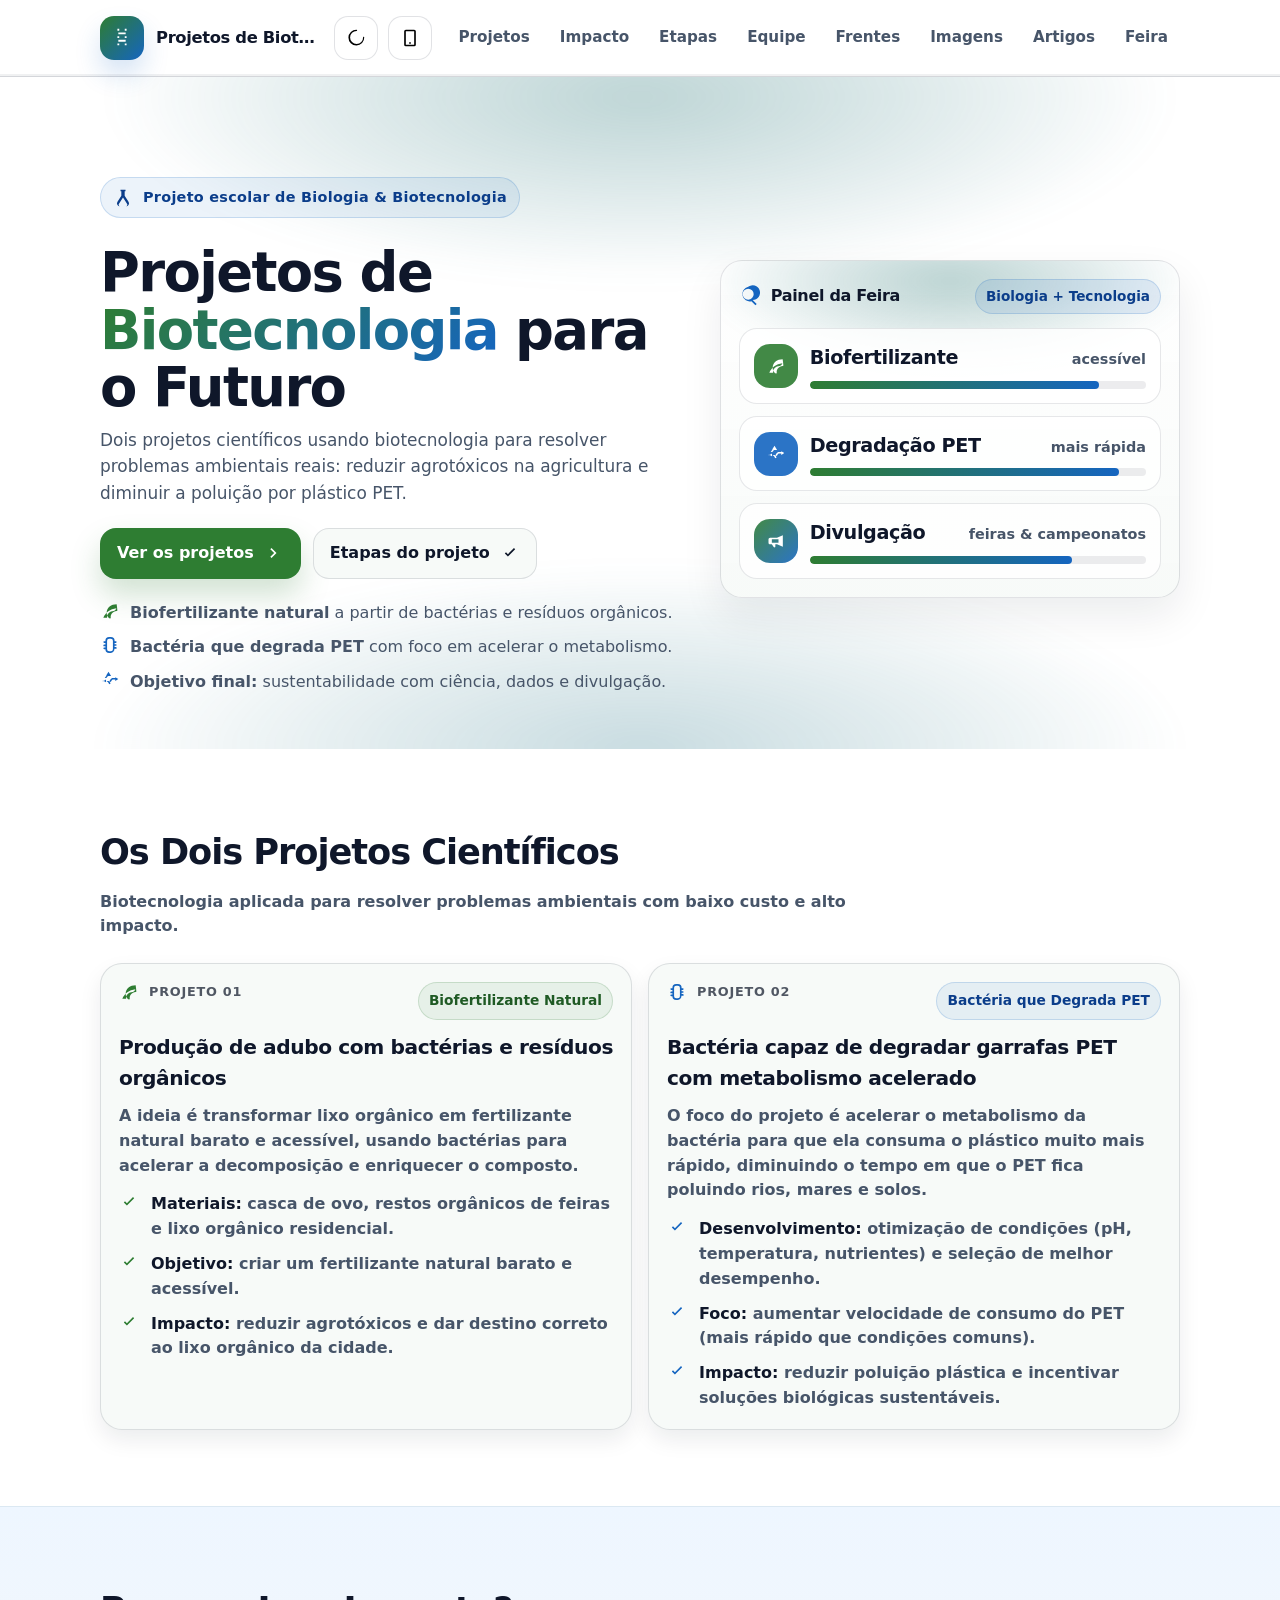
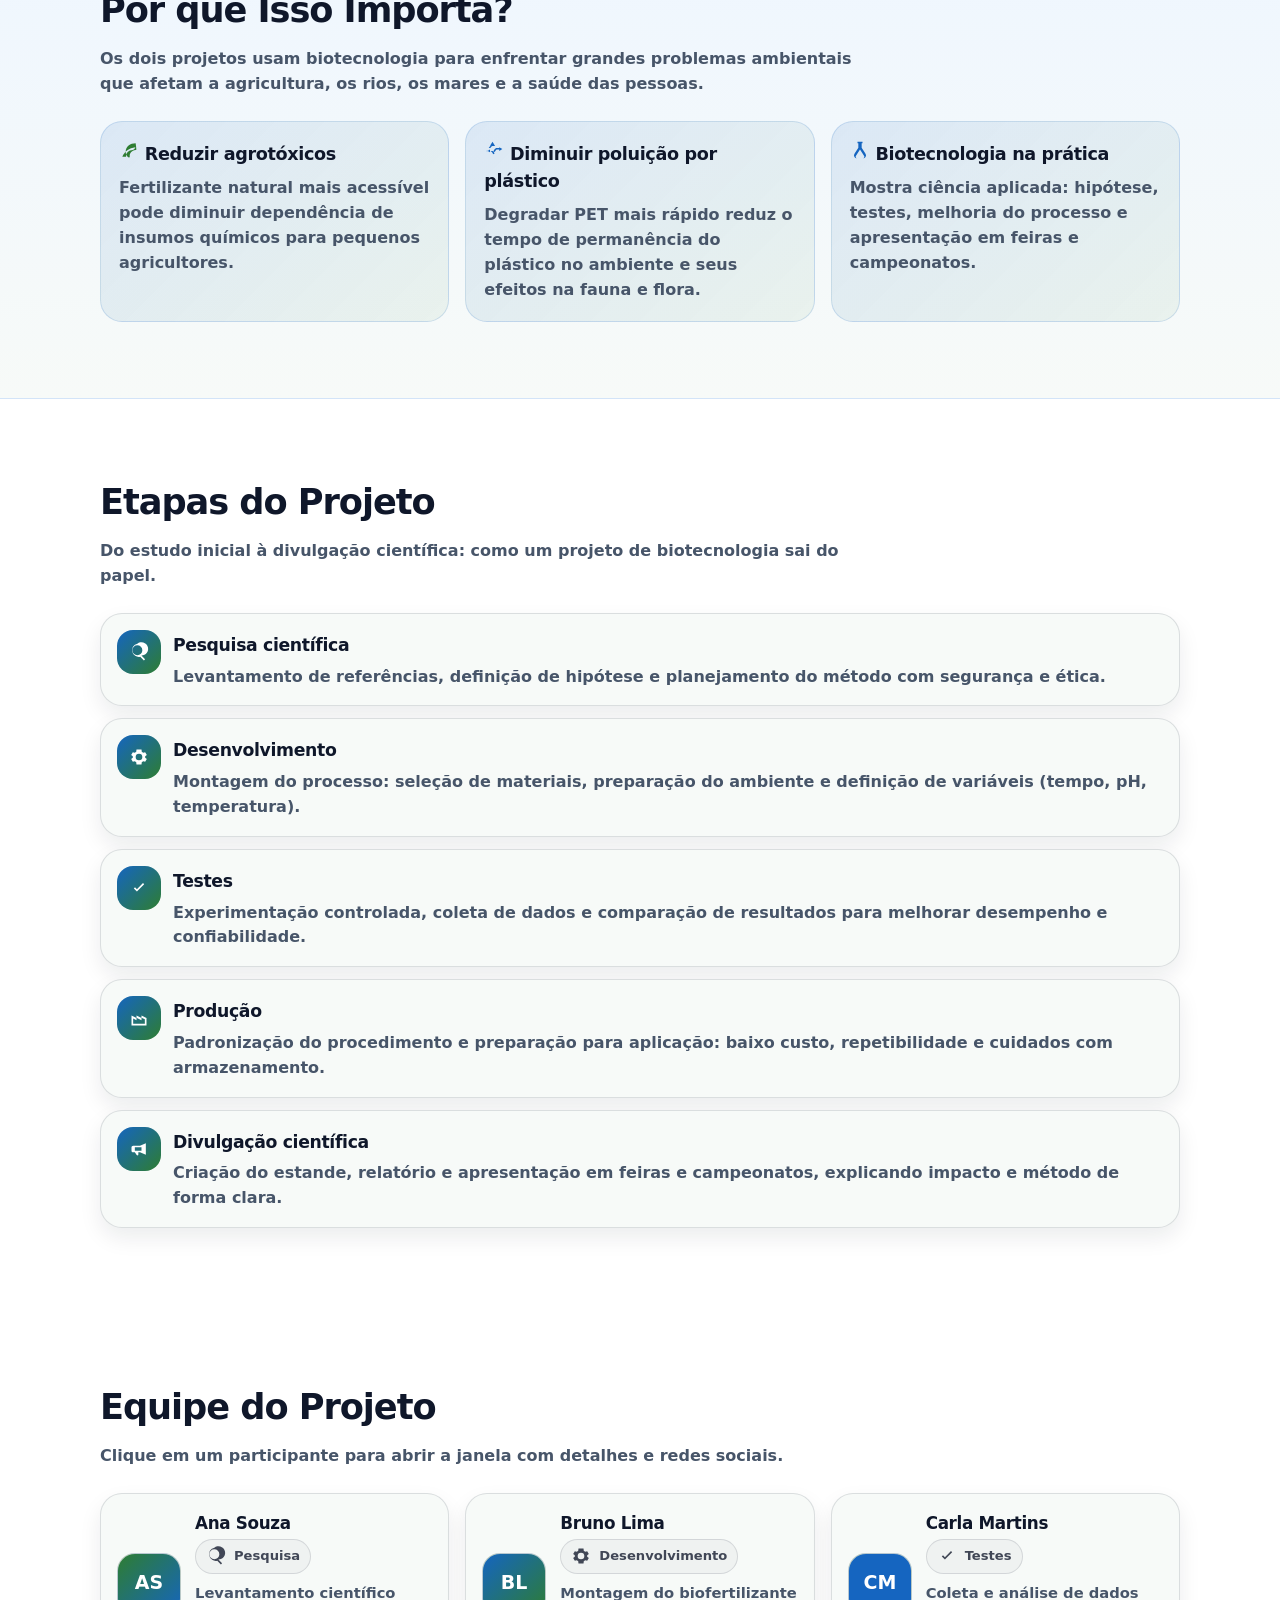
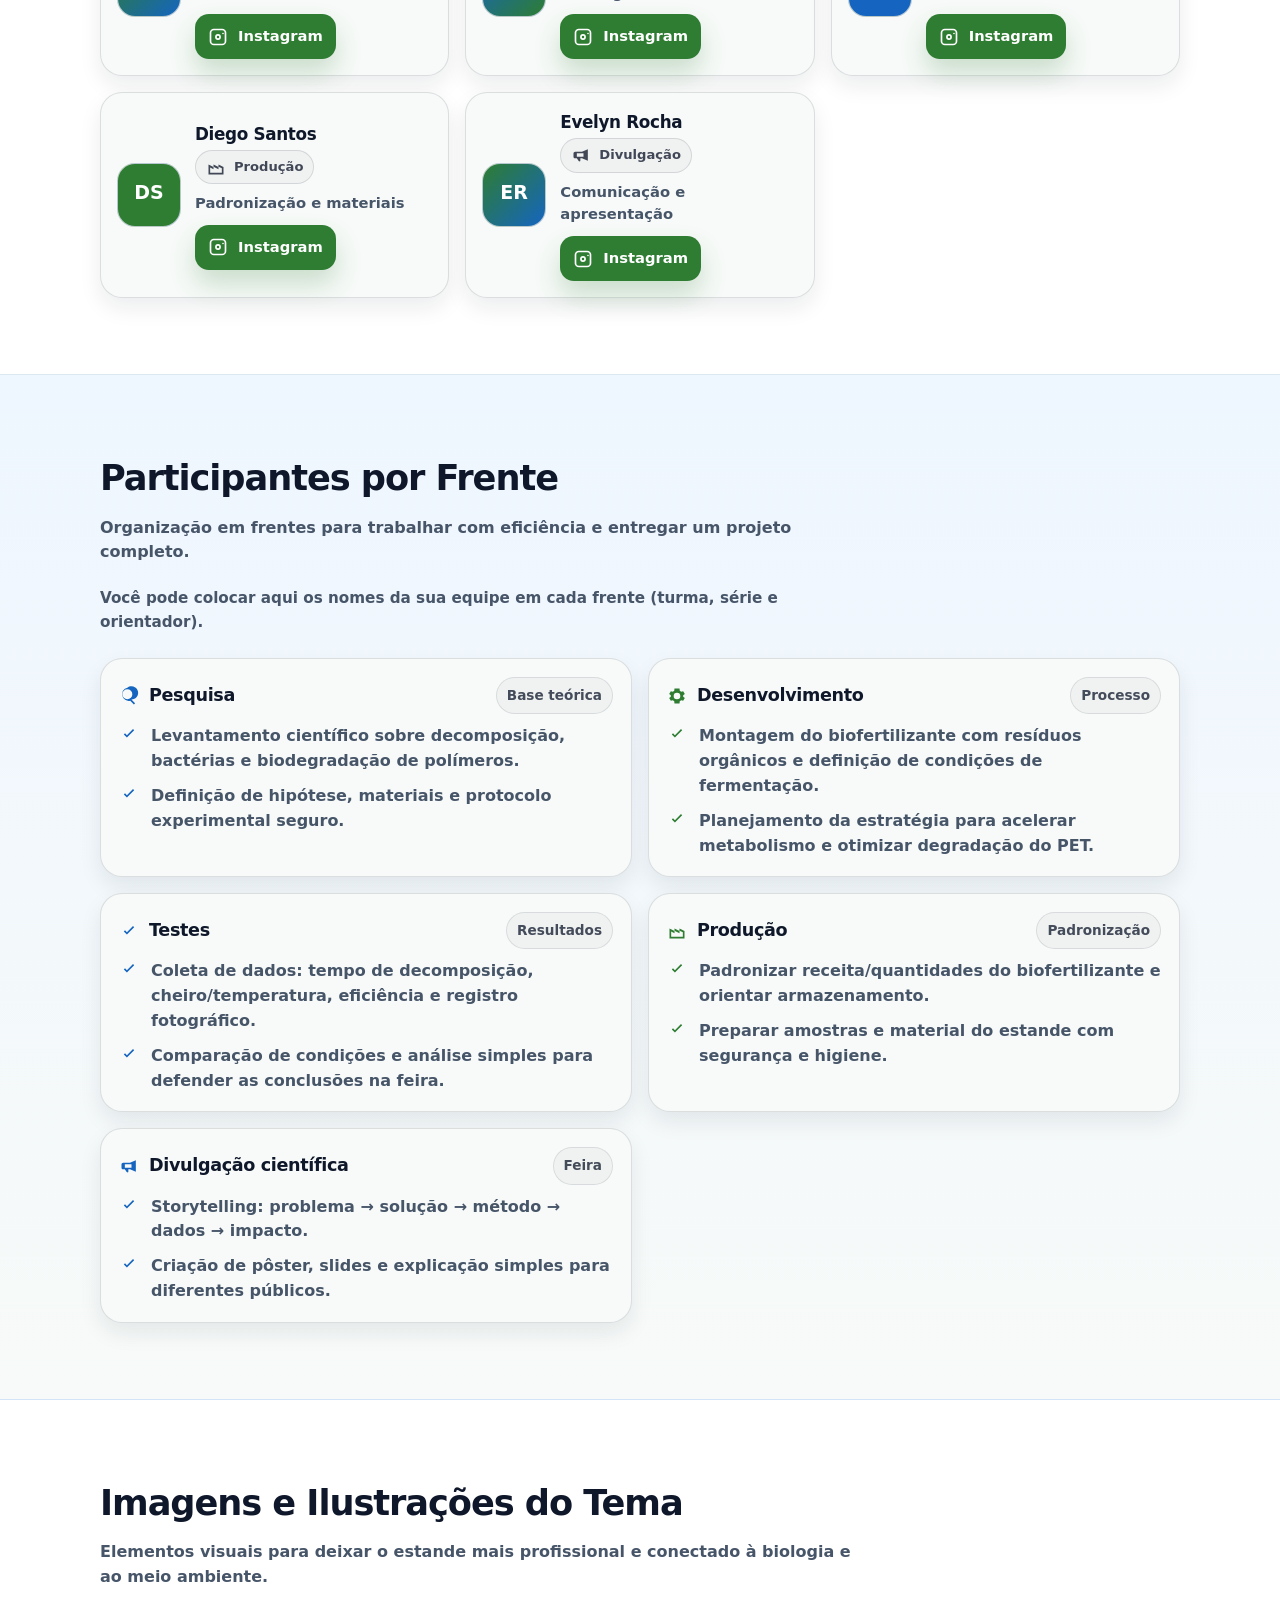
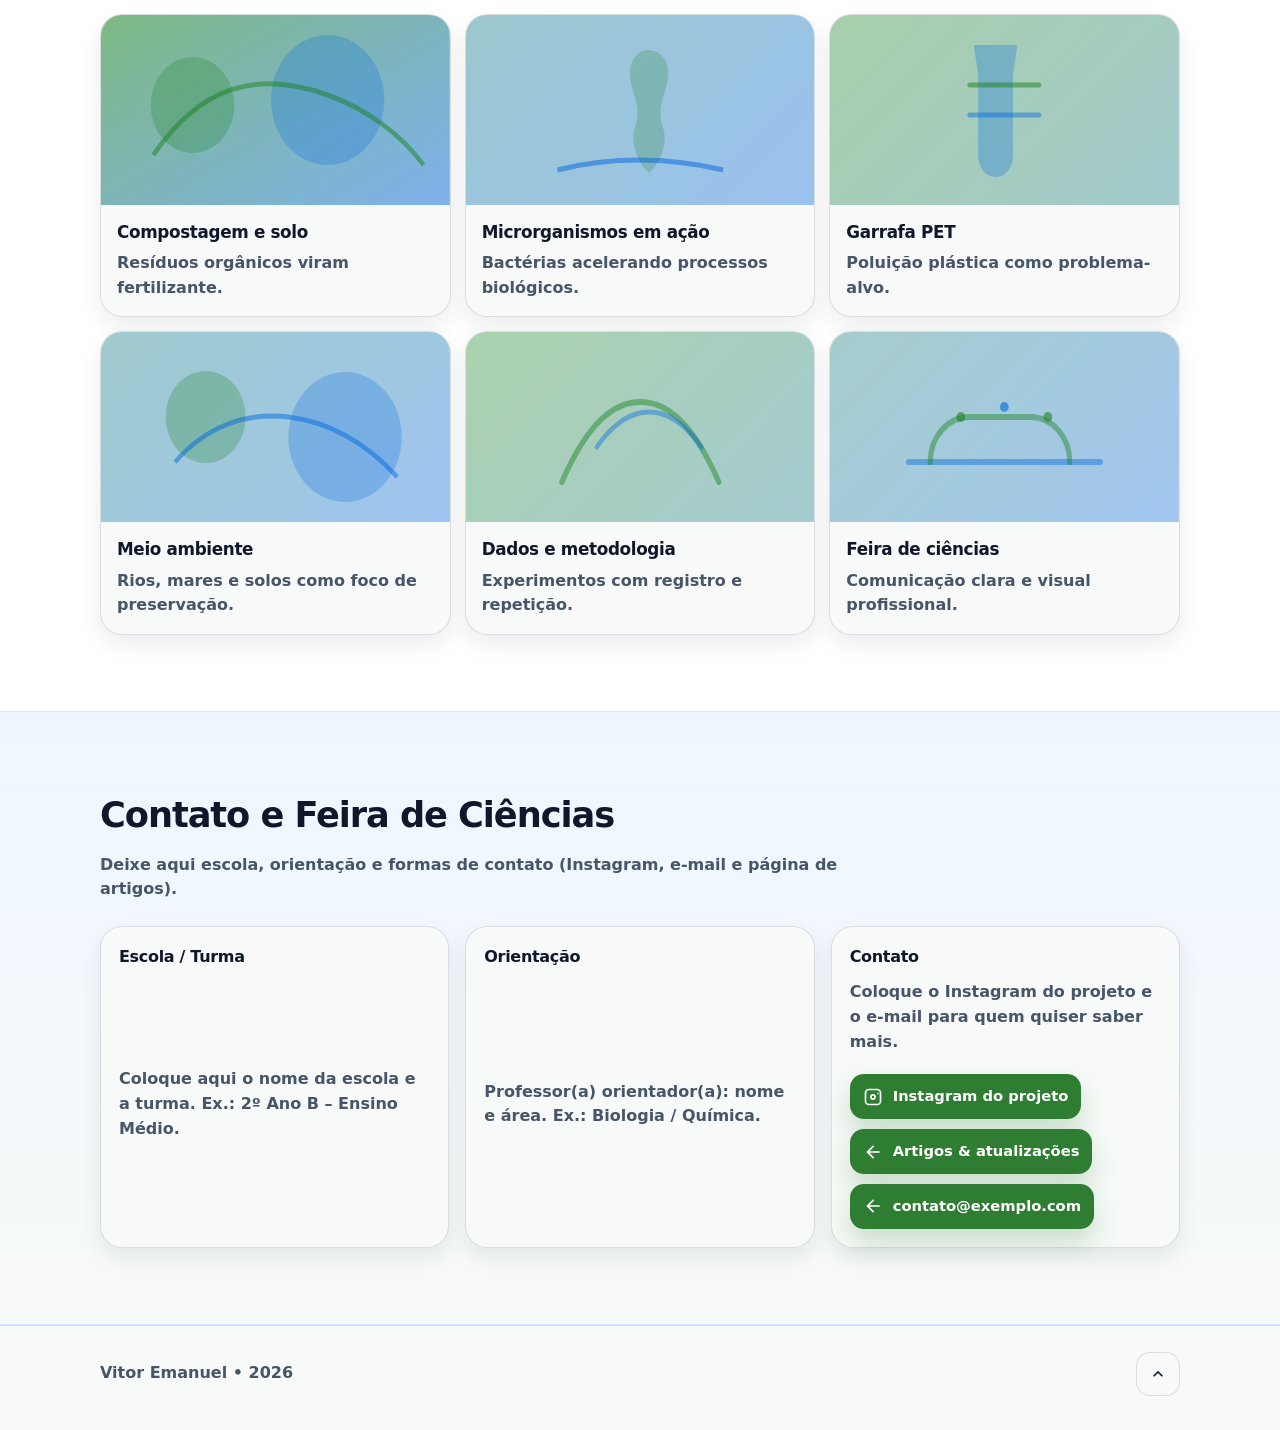
==== commit 791fbed0: "Add files via upload" ====
--- a/index.html
+++ b/index.html
@@ -1,492 +1,2467 @@
-<!doctype html>
-<html lang="pt-BR">
-  <head>
-    <meta charset="UTF-8" />
-    <meta name="viewport" content="width=device-width, initial-scale=1.0" />
-    <meta name="color-scheme" content="dark light" />
-    <meta name="description" content="Site de apresentação de pesquisas em Biotecnologia e Sustentabilidade." />
-
-    <title>BioInovação | Pesquisa em Sustentabilidade</title>
-
-    <link rel="preconnect" href="https://fonts.googleapis.com" />
-    <link rel="preconnect" href="https://fonts.gstatic.com" crossorigin />
-    <link
-      href="https://fonts.googleapis.com/css2?family=Inter:wght@300;400;500;600&family=Outfit:wght@300;400;500;600;700;800&display=swap"
-      rel="stylesheet"
-    />
-
-    <link
-      rel="stylesheet"
-      href="https://cdnjs.cloudflare.com/ajax/libs/font-awesome/6.5.0/css/all.min.css"
-      crossorigin="anonymous"
-      referrerpolicy="no-referrer"
-    />
-
-    <link rel="stylesheet" href="./style.css" />
-  </head>
-  <body>
-    <a class="skip-link" href="#inicio">Pular para o conteúdo</a>
-
-    <header class="site-header" id="topo">
-      <div class="container header-inner">
-        <a class="brand" href="#inicio" aria-label="Ir para Início">
-          <span class="brand-mark" aria-hidden="true">
-            <i class="fa-solid fa-dna"></i>
-          </span>
-          <span class="brand-name">Projeto CSG</span>
-          <span class="brand-tag">Bio Lab</span>
-        </a>
-
-        <div class="header-actions">
-          <button class="theme-toggle" type="button" aria-label="Alternar tema" aria-pressed="false">
-            <i class="fa-solid fa-moon" aria-hidden="true"></i>
-          </button>
-
-          <button class="nav-toggle" type="button" aria-expanded="false" aria-controls="menu">
-            <span class="sr-only">Abrir menu</span>
-            <i class="fa-solid fa-bars" aria-hidden="true"></i>
-          </button>
-        </div>
-
-        <nav class="site-nav" aria-label="Navegação principal">
-          <ul class="nav-list" id="menu">
-            <li><a class="nav-link" href="#inicio">Início</a></li>
-            <li><a class="nav-link" href="#sobre">Projetos</a></li>
-            <li><a class="nav-link" href="#equipe">Equipe</a></li>
-            <li><a class="nav-link" href="#alunos">Pesquisadores</a></li>
-            <li><a class="nav-link" href="#linha-do-tempo">Cronograma</a></li>
-            <li><a class="nav-link" href="#galeria">Galeria</a></li>
-            <li><a class="nav-link" href="#contato">Contato</a></li>
-          </ul>
-        </nav>
-      </div>
-    </header>
-
-    <main>
-      <section class="hero" id="inicio" aria-labelledby="hero-title">
-        <div class="hero-bg-grid"></div>
-        <div class="container hero-inner">
-          <div class="hero-content reveal">
-            <p class="kicker">
-              <i class="fa-solid fa-microscope" aria-hidden="true"></i>
-              Biotecnologia Aplicada
-            </p>
-
-            <h1 class="hero-title" id="hero-title">
-              Engenharia <span class="accent">Biológica</span> para <br/>
-              um <span class="accent2">Ecossistema</span> Sustentável.
-            </h1>
-
-            <p class="hero-subtitle">
-              Pesquisas científicas de ponta desenvolvidas por jovens pesquisadores. Exploramos soluções microbiológicas para os desafios mais urgentes do nosso planeta.
-            </p>
-
-            <div class="hero-actions">
-              <a class="btn btn-primary" href="#sobre">
-                Explorar Pesquisas
-                <i class="fa-solid fa-arrow-right" aria-hidden="true"></i>
-              </a>
-              <a class="btn btn-ghost" href="#linha-do-tempo">
-                Método Científico
-                <i class="fa-solid fa-flask" aria-hidden="true"></i>
-              </a>
-            </div>
-
-            <div class="hero-metrics">
-              <div class="metric-card">
-                <p class="metric-value">02</p>
-                <p class="metric-label">Linhas de Pesquisa</p>
-              </div>
-              <div class="metric-card">
-                <p class="metric-value">11</p>
-                <p class="metric-label">Jovens Cientistas</p>
-              </div>
-              <div class="metric-card">
-                <p class="metric-value">2026</p>
-                <p class="metric-label">Ciclo Atual</p>
-              </div>
-            </div>
-          </div>
-
-          <div class="hero-visual reveal" aria-hidden="true">
-            <div class="dashboard-panel">
-              <div class="dash-bg-glow"></div>
-              
-              <div class="dash-card dash-card-1">
-                <div class="dash-icon"><i class="fa-solid fa-leaf"></i></div>
-                <div class="dash-info">
-                  <h4>Biofertilizante</h4>
-                  <p>Eficiência Sintrófica</p>
-                  <div class="progress-bar"><div class="progress p-green" style="width: 88%"></div></div>
-                </div>
-                <div class="dash-stats">88%</div>
-              </div>
-
-              <div class="dash-card dash-card-2">
-                <div class="dash-icon"><i class="fa-solid fa-microbe"></i></div>
-                <div class="dash-info">
-                  <h4>Degradação PET</h4>
-                  <p>Taxa Enzimática</p>
-                  <div class="progress-bar"><div class="progress p-blue" style="width: 94%"></div></div>
-                </div>
-                <div class="dash-stats">94 U/mg</div>
-              </div>
-
-              <div class="dash-card dash-card-3">
-                 <div class="dna-animation">
-                    <div class="strand"></div><div class="strand"></div><div class="strand"></div><div class="strand"></div><div class="strand"></div>
-                 </div>
-                 <p class="dash-note">Análise Genômica em Tempo Real</p>
-              </div>
-            </div>
-            
-            <div class="bio-particle p1"></div>
-            <div class="bio-particle p2"></div>
-            <div class="bio-particle p3"></div>
-            <div class="bio-particle p4"></div>
-            <div class="bio-particle p5"></div>
-          </div>
-        </div>
-      </section>
-
-      <section class="section" id="sobre" aria-labelledby="sobre-title">
-        <div class="container">
-          <header class="section-header reveal">
-            <h2 class="section-title" id="sobre-title">Linhas de Pesquisa</h2>
-            <p class="section-subtitle">
-              Nossos estudos concentram-se no uso avançado de microrganismos para promover a regeneração ambiental.
-            </p>
-          </header>
-
-          <div class="about-grid projects-grid">
-            <article class="card reveal card-hover-3d">
-              <div class="card-glow"></div>
-              <div class="card-icon">
-                <i class="fa-solid fa-leaf" aria-hidden="true"></i>
-              </div>
-              <h3 class="card-title">Biofertilizante Sintrófico</h3>
-              <p class="card-text">
-                <strong>Composição:</strong> Consórcio bacteriano especializado e reaproveitamento de biomassa (resíduos orgânicos urbanos e calcário biológico).
-              </p>
-              <div class="card-divider"></div>
-              <p class="card-text">
-                <strong>Objetivo:</strong> Formular um insumo agrícola de alto rendimento que promova a fixação biológica de nitrogênio e a solubilização de fósforo no solo.
-              </p>
-              <div class="card-divider"></div>
-              <p class="card-text">
-                <strong>Impacto:</strong> Substituição em larga escala de fertilizantes sintéticos, reduzindo a eutrofização de rios e reaproveitando toneladas de resíduos sólidos.
-              </p>
-            </article>
-
-            <article class="card reveal card-hover-3d">
-              <div class="card-glow"></div>
-              <div class="card-icon">
-                <i class="fa-solid fa-microbe" aria-hidden="true"></i>
-              </div>
-              <h3 class="card-title">Degradação Enzimática de PET</h3>
-              <p class="card-text">
-                <strong>Mecanismo:</strong> Engenharia e otimização metabólica de cepas bacterianas produtoras de enzimas super-ativas (PETases e MHETases).
-              </p>
-              <div class="card-divider"></div>
-              <p class="card-text">
-                <strong>Objetivo:</strong> Acelerar a hidrólise de polímeros PET, convertendo plásticos complexos em monômeros benignos em condições otimizadas de laboratório.
-              </p>
-              <div class="card-divider"></div>
-              <p class="card-text">
-                <strong>Impacto:</strong> Uma solução biológica viável para o acúmulo de plásticos nos oceanos, criando um ciclo fechado para a indústria de embalagens.
-              </p>
-            </article>
-          </div>
-        </div>
-      </section>
-
-      <section class="section section-alt" id="equipe" aria-labelledby="equipe-title">
-        <div class="container">
-          <header class="section-header reveal">
-            <h2 class="section-title" id="equipe-title">Investigadores Principais</h2>
-            <p class="section-subtitle">
-              Líderes das frentes de pesquisa em bioinformática, genética e microbiologia.
-            </p>
-          </header>
-
-          <div class="grid grid-3">
-            <article class="profile-card reveal">
-              <div class="profile-avatar-wrap">
-                <img class="avatar" src="data:image/svg+xml,%3Csvg xmlns='http://www.w3.org/2000/svg' width='256' height='256'%3E%3Cdefs%3E%3ClinearGradient id='g' x1='0' y1='0' x2='1' y2='1'%3E%3Cstop stop-color='%2310b981'/%3E%3Cstop offset='1' stop-color='%230ea5e9'/%3E%3C/linearGradient%3E%3C/defs%3E%3Crect width='256' height='256' rx='56' fill='url(%23g)'/%3E%3Ctext x='50%25' y='56%25' text-anchor='middle' font-family='Outfit, sans-serif' font-size='84' font-weight='700' fill='%2302080a'%3EAJ%3C/text%3E%3C/svg%3E" alt="Ana Julia" />
-                <div class="status-dot"></div>
-              </div>
-              <h3 class="profile-name">Ana Julia</h3>
-              <p class="profile-role"><i class="fa-solid fa-laptop-medical"></i> Bioinformática</p>
-              <p class="profile-desc">Análise de sequenciamento genômico e modelagem computacional de enzimas.</p>
-              <div class="profile-actions" aria-label="Redes sociais">
-                <a class="icon-btn" href="#" aria-label="LinkedIn"><i class="fa-brands fa-linkedin-in"></i></a>
-                <a class="icon-btn" href="#" aria-label="Lattes"><i class="fa-solid fa-graduation-cap"></i></a>
-              </div>
-            </article>
-
-            <article class="profile-card reveal">
-              <div class="profile-avatar-wrap">
-                <img class="avatar" src="data:image/svg+xml,%3Csvg xmlns='http://www.w3.org/2000/svg' width='256' height='256'%3E%3Cdefs%3E%3ClinearGradient id='g' x1='0' y1='0' x2='1' y2='1'%3E%3Cstop stop-color='%2310b981'/%3E%3Cstop offset='1' stop-color='%230ea5e9'/%3E%3C/linearGradient%3E%3C/defs%3E%3Crect width='256' height='256' rx='56' fill='url(%23g)'/%3E%3Ctext x='50%25' y='56%25' text-anchor='middle' font-family='Outfit, sans-serif' font-size='84' font-weight='700' fill='%2302080a'%3EBR%3C/text%3E%3C/svg%3E" alt="Bruno Rocha" />
-                <div class="status-dot"></div>
-              </div>
-              <h3 class="profile-name">Bruno Rocha</h3>
-              <p class="profile-role"><i class="fa-solid fa-dna"></i> Engenharia Genética</p>
-              <p class="profile-desc">Edição de plasmídeos e otimização de vias metabólicas bacterianas.</p>
-              <div class="profile-actions" aria-label="Redes sociais">
-                <a class="icon-btn" href="#" aria-label="LinkedIn"><i class="fa-brands fa-linkedin-in"></i></a>
-                <a class="icon-btn" href="#" aria-label="Lattes"><i class="fa-solid fa-graduation-cap"></i></a>
-              </div>
-            </article>
-
-            <article class="profile-card reveal">
-              <div class="profile-avatar-wrap">
-                <img class="avatar" src="data:image/svg+xml,%3Csvg xmlns='http://www.w3.org/2000/svg' width='256' height='256'%3E%3Cdefs%3E%3ClinearGradient id='g' x1='0' y1='0' x2='1' y2='1'%3E%3Cstop stop-color='%2310b981'/%3E%3Cstop offset='1' stop-color='%230ea5e9'/%3E%3C/linearGradient%3E%3C/defs%3E%3Crect width='256' height='256' rx='56' fill='url(%23g)'/%3E%3Ctext x='50%25' y='56%25' text-anchor='middle' font-family='Outfit, sans-serif' font-size='84' font-weight='700' fill='%2302080a'%3ECS%3C/text%3E%3C/svg%3E" alt="Carla Santos" />
-                <div class="status-dot"></div>
-              </div>
-              <h3 class="profile-name">Carla Santos</h3>
-              <p class="profile-role"><i class="fa-solid fa-viruses"></i> Microbiologia</p>
-              <p class="profile-desc">Cultivo celular in vitro, isolamento de cepas e ensaios de toxicidade.</p>
-              <div class="profile-actions" aria-label="Redes sociais">
-                <a class="icon-btn" href="#" aria-label="LinkedIn"><i class="fa-brands fa-linkedin-in"></i></a>
-                <a class="icon-btn" href="#" aria-label="Lattes"><i class="fa-solid fa-graduation-cap"></i></a>
-              </div>
-            </article>
-          </div>
-        </div>
-      </section>
-
-      <section class="section" id="alunos" aria-labelledby="alunos-title">
-        <div class="container">
-          <header class="section-header reveal">
-            <h2 class="section-title" id="alunos-title">Pesquisadores Juniores</h2>
-            <p class="section-subtitle">Apoio técnico vital nas etapas de experimentação em laboratório e pesquisa de campo.</p>
-          </header>
-
-          <div class="grid grid-4">
-            <article class="student-card reveal">
-              <img class="avatar avatar-sm" src="data:image/svg+xml,%3Csvg xmlns='http://www.w3.org/2000/svg' width='128' height='128'%3E%3Crect width='128' height='128' fill='%230f172a'/%3E%3Ctext x='50%25' y='56%25' text-anchor='middle' font-family='Outfit, sans-serif' font-size='48' font-weight='600' fill='%2310b981'%3ELM%3C/text%3E%3C/svg%3E" alt="Lucas Martins" />
-              <h3 class="student-name">Lucas Martins</h3>
-              <p class="student-desc">Pesquisa de campo e amostragem de solo.</p>
-            </article>
-            <article class="student-card reveal">
-              <img class="avatar avatar-sm" src="data:image/svg+xml,%3Csvg xmlns='http://www.w3.org/2000/svg' width='128' height='128'%3E%3Crect width='128' height='128' fill='%230f172a'/%3E%3Ctext x='50%25' y='56%25' text-anchor='middle' font-family='Outfit, sans-serif' font-size='48' font-weight='600' fill='%2310b981'%3EPF%3C/text%3E%3C/svg%3E" alt="Paula Ferreira" />
-              <h3 class="student-name">Paula Ferreira</h3>
-              <p class="student-desc">Controle de variáveis em biorreatores.</p>
-            </article>
-            <article class="student-card reveal">
-              <img class="avatar avatar-sm" src="data:image/svg+xml,%3Csvg xmlns='http://www.w3.org/2000/svg' width='128' height='128'%3E%3Crect width='128' height='128' fill='%230f172a'/%3E%3Ctext x='50%25' y='56%25' text-anchor='middle' font-family='Outfit, sans-serif' font-size='48' font-weight='600' fill='%2310b981'%3ERG%3C/text%3E%3C/svg%3E" alt="Rafael Gomes" />
-              <h3 class="student-name">Rafael Gomes</h3>
-              <p class="student-desc">Registro rigoroso de protocolos experimentais.</p>
-            </article>
-            <article class="student-card reveal">
-              <img class="avatar avatar-sm" src="data:image/svg+xml,%3Csvg xmlns='http://www.w3.org/2000/svg' width='128' height='128'%3E%3Crect width='128' height='128' fill='%230f172a'/%3E%3Ctext x='50%25' y='56%25' text-anchor='middle' font-family='Outfit, sans-serif' font-size='48' font-weight='600' fill='%2310b981'%3EMS%3C/text%3E%3C/svg%3E" alt="Mariana Silva" />
-              <h3 class="student-name">Mariana Silva</h3>
-              <p class="student-desc">Análise bibliográfica e revisão de literatura.</p>
-            </article>
-            <article class="student-card reveal">
-              <img class="avatar avatar-sm" src="data:image/svg+xml,%3Csvg xmlns='http://www.w3.org/2000/svg' width='128' height='128'%3E%3Crect width='128' height='128' fill='%230f172a'/%3E%3Ctext x='50%25' y='56%25' text-anchor='middle' font-family='Outfit, sans-serif' font-size='48' font-weight='600' fill='%2310b981'%3EJP%3C/text%3E%3C/svg%3E" alt="João Pedro" />
-              <h3 class="student-name">João Pedro</h3>
-              <p class="student-desc">Modelagem de bio-processos industriais.</p>
-            </article>
-            <article class="student-card reveal">
-              <img class="avatar avatar-sm" src="data:image/svg+xml,%3Csvg xmlns='http://www.w3.org/2000/svg' width='128' height='128'%3E%3Crect width='128' height='128' fill='%230f172a'/%3E%3Ctext x='50%25' y='56%25' text-anchor='middle' font-family='Outfit, sans-serif' font-size='48' font-weight='600' fill='%2310b981'%3EIS%3C/text%3E%3C/svg%3E" alt="Isabela Souza" />
-              <h3 class="student-name">Isabela Souza</h3>
-              <p class="student-desc">Comunicação e divulgação científica.</p>
-            </article>
-            <article class="student-card reveal">
-              <img class="avatar avatar-sm" src="data:image/svg+xml,%3Csvg xmlns='http://www.w3.org/2000/svg' width='128' height='128'%3E%3Crect width='128' height='128' fill='%230f172a'/%3E%3Ctext x='50%25' y='56%25' text-anchor='middle' font-family='Outfit, sans-serif' font-size='48' font-weight='600' fill='%2310b981'%3EGF%3C/text%3E%3C/svg%3E" alt="Gabriel Freitas" />
-              <h3 class="student-name">Gabriel Freitas</h3>
-              <p class="student-desc">Bioestatística e validação de dados quantitativos.</p>
-            </article>
-            <article class="student-card reveal">
-              <img class="avatar avatar-sm" src="data:image/svg+xml,%3Csvg xmlns='http://www.w3.org/2000/svg' width='128' height='128'%3E%3Crect width='128' height='128' fill='%230f172a'/%3E%3Ctext x='50%25' y='56%25' text-anchor='middle' font-family='Outfit, sans-serif' font-size='48' font-weight='600' fill='%2310b981'%3ETV%3C/text%3E%3C/svg%3E" alt="Tainá Vieira" />
-              <h3 class="student-name">Tainá Vieira</h3>
-              <p class="student-desc">Preparo de soluções e gestão de reagentes.</p>
-            </article>
-          </div>
-        </div>
-      </section>
-
-      <section class="section section-alt" id="linha-do-tempo" aria-labelledby="timeline-title">
-        <div class="container">
-          <header class="section-header reveal text-center" style="margin: 0 auto 40px;">
-            <h2 class="section-title" id="timeline-title">Evolução Metodológica</h2>
-            <p class="section-subtitle">
-              O pipeline da nossa pesquisa, seguindo rigorosos protocolos do método científico.
-            </p>
-          </header>
-
-          <div class="timeline-wrapper">
-            <ol class="timeline" aria-label="Cronograma de pesquisa">
-            <li class="timeline-item reveal">
-              <div class="timeline-node" aria-hidden="true"></div>
-              <div class="timeline-content">
-                <h3 class="timeline-title">
-                  <i class="fa-solid fa-book-journal-whills" aria-hidden="true"></i>
-                  Fundamentação Teórica
-                </h3>
-                <p class="timeline-text">Revisão sistemática da literatura sobre vias metabólicas de degradação e ecossistemas microbianos sintróficos.</p>
-                <span class="timeline-tag">Fase 1: Preparação</span>
-              </div>
-            </li>
-            <li class="timeline-item reveal">
-              <div class="timeline-node" aria-hidden="true"></div>
-              <div class="timeline-content">
-                <h3 class="timeline-title">
-                  <i class="fa-solid fa-vial-virus" aria-hidden="true"></i>
-                  Isolamento in Vitro
-                </h3>
-                <p class="timeline-text">Coleta em ambientes contaminados, plaqueamento diferencial e obtenção de culturas axênicas das cepas promissoras.</p>
-                <span class="timeline-tag">Fase 2: Laboratório</span>
-              </div>
-            </li>
-            <li class="timeline-item reveal">
-              <div class="timeline-node" aria-hidden="true"></div>
-              <div class="timeline-content">
-                <h3 class="timeline-title">
-                  <i class="fa-solid fa-temperature-half" aria-hidden="true"></i>
-                  Ensaios Cinéticos
-                </h3>
-                <p class="timeline-text">Medição da taxa de despolimerização do PET sob controle de pH/temperatura e eficácia do biofertilizante em modelos vegetais.</p>
-                <span class="timeline-tag">Fase 3: Experimentação</span>
-              </div>
-            </li>
-            <li class="timeline-item reveal">
-              <div class="timeline-node" aria-hidden="true"></div>
-              <div class="timeline-content">
-                <h3 class="timeline-title">
-                  <i class="fa-solid fa-chart-line" aria-hidden="true"></i>
-                  Análise Cromatográfica
-                </h3>
-                <p class="timeline-text">Quantificação dos monômeros gerados via HPLC e tratamento estatístico dos biomarcadores de crescimento vegetal.</p>
-                <span class="timeline-tag">Fase 4: Dados</span>
-              </div>
-            </li>
-            <li class="timeline-item reveal">
-              <div class="timeline-node" aria-hidden="true"></div>
-              <div class="timeline-content">
-                <h3 class="timeline-title">
-                  <i class="fa-solid fa-microscope" aria-hidden="true"></i>
-                  Publicação Científica
-                </h3>
-                <p class="timeline-text">Elaboração de artigos acadêmicos, registro de patentes provisórias e divulgação em congressos de biotecnologia.</p>
-                <span class="timeline-tag">Fase 5: Conclusão</span>
-              </div>
-            </li>
-          </ol>
-          </div>
-        </div>
-      </section>
-
-      <section class="section" id="galeria" aria-labelledby="galeria-title">
-        <div class="container">
-          <header class="section-header reveal">
-            <h2 class="section-title" id="galeria-title">Evidências e Ensaios</h2>
-            <p class="section-subtitle">Registros visuais do progresso em laboratório e das metodologias aplicadas.</p>
-          </header>
-
-          <div class="gallery-grid" aria-label="Galeria de imagens">
-            <button class="gallery-item reveal" type="button" data-full="1" aria-label="Culturas em Placa">
-              <span class="gallery-thumb g1" aria-hidden="true"></span>
-              <span class="gallery-caption">
-                <i class="fa-solid fa-bacterium" aria-hidden="true"></i>
-                Isolamento de Cepas
-              </span>
-            </button>
-            <button class="gallery-item reveal" type="button" data-full="2" aria-label="Microscopia">
-              <span class="gallery-thumb g2" aria-hidden="true"></span>
-              <span class="gallery-caption">
-                <i class="fa-solid fa-microscope" aria-hidden="true"></i>
-                Microscopia Óptica
-              </span>
-            </button>
-            <button class="gallery-item reveal" type="button" data-full="3" aria-label="Análise de Solo">
-              <span class="gallery-thumb g3" aria-hidden="true"></span>
-              <span class="gallery-caption">
-                <i class="fa-solid fa-seedling" aria-hidden="true"></i>
-                Teste in Vivo
-              </span>
-            </button>
-            <button class="gallery-item reveal" type="button" data-full="4" aria-label="Biorreator">
-              <span class="gallery-thumb g4" aria-hidden="true"></span>
-              <span class="gallery-caption">
-                <i class="fa-solid fa-flask" aria-hidden="true"></i>
-                Biorreator Piloto
-              </span>
-            </button>
-          </div>
-        </div>
-      </section>
-
-      <section class="section section-alt" id="contato" aria-labelledby="contato-title">
-        <div class="container">
-          <header class="section-header reveal">
-            <h2 class="section-title" id="contato-title">Contato Institucional</h2>
-            <p class="section-subtitle">Para parcerias acadêmicas, financiamento de pesquisa ou dúvidas técnicas.</p>
-          </header>
-
-          <div class="contact-grid">
-            <div class="contact-card reveal">
-              <div class="contact-icon">
-                <i class="fa-solid fa-envelope" aria-hidden="true"></i>
-              </div>
-              <div>
-                <p class="contact-label">Coordenação de Pesquisa</p>
-                <a class="contact-value" href="mailto:pesquisa@bioinova.edu.br">pesquisa@bioinova.edu.br</a>
-              </div>
-            </div>
-            <div class="contact-card reveal">
-              <div class="contact-icon">
-                <i class="fa-solid fa-building-columns" aria-hidden="true"></i>
-              </div>
-              <div>
-                <p class="contact-label">Instituição Parceira</p>
-                <p class="contact-value">Instituto de Bioengenharia</p>
-              </div>
-            </div>
-            <div class="contact-card reveal">
-              <div class="contact-icon">
-                <i class="fa-solid fa-flask-vial" aria-hidden="true"></i>
-              </div>
-              <div>
-                <p class="contact-label">Laboratório</p>
-                <p class="contact-value">Polo Tecnológico, Sala 402</p>
-              </div>
-            </div>
-          </div>
-        </div>
-      </section>
-    </main>
-
-    <footer class="site-footer">
-      <div class="container footer-inner">
-        <div class="footer-brand">
-          <span class="brand-mark" aria-hidden="true">
-            <i class="fa-solid fa-dna" style="color: #02080a; font-size: 1.2rem;"></i>
-          </span>
-          <div>
-            <p class="footer-team">Laboratório Projeto CSG</p>
-            <p class="footer-note">Pesquisa & Desenvolvimento em Sustentabilidade • <span id="year"></span></p>
-          </div>
-        </div>
-
-        <a class="back-to-top" href="#topo" aria-label="Voltar ao topo">
-          <i class="fa-solid fa-arrow-up" aria-hidden="true"></i>
-        </a>
-      </div>
-    </footer>
-
-    <div class="modal" id="modal" aria-hidden="true" role="dialog" aria-label="Visualização de imagem">
-      <div class="modal-backdrop" data-close="true"></div>
-      <div class="modal-content" role="document">
-        <button class="modal-close" type="button" data-close="true" aria-label="Fechar">
-          <i class="fa-solid fa-xmark" aria-hidden="true"></i>
-        </button>
-        <div class="modal-media" id="modalMedia" aria-hidden="true"></div>
-        <p class="modal-caption" id="modalCaption"></p>
-      </div>
-    </div>
-
-    <script src="./script.js"></script>
-  </body>
-</html>
+<!doctype html>
+<html lang="pt-BR">
+  <head>
+    <meta charset="UTF-8" />
+    <meta name="viewport" content="width=device-width, initial-scale=1.0" />
+    <meta
+      name="description"
+      content="Projetos de biotecnologia para feira de ciências: biofertilizante natural e bactéria que degrada PET."
+    />
+    <title>Projetos de Biotecnologia para o Futuro</title>
+
+    <style>
+      :root {
+        --primary: #2e7d32;
+        --secondary: #1565c0;
+        --bg: #ffffff;
+        --surface: #f7faf8;
+        --surface-2: #eef6ff;
+        --text: #0f172a;
+        --muted: #475569;
+        --border: rgba(15, 23, 42, 0.12);
+        --shadow: 0 18px 40px rgba(15, 23, 42, 0.08);
+        --shadow-sm: 0 10px 22px rgba(15, 23, 42, 0.08);
+        --radius-sm: 14px;
+        --radius-md: 18px;
+        --radius-lg: 22px;
+        --container: 1120px;
+      }
+
+      html[data-theme="dark"] {
+        --bg: #08110c;
+        --surface: rgba(255, 255, 255, 0.06);
+        --surface-2: rgba(21, 101, 192, 0.12);
+        --text: rgba(248, 250, 252, 0.95);
+        --muted: rgba(203, 213, 225, 0.82);
+        --border: rgba(148, 163, 184, 0.18);
+        --shadow: 0 22px 46px rgba(0, 0, 0, 0.45);
+        --shadow-sm: 0 14px 26px rgba(0, 0, 0, 0.38);
+      }
+
+      * {
+        box-sizing: border-box;
+      }
+
+      html {
+        scroll-behavior: smooth;
+      }
+
+      body {
+        margin: 0;
+        font-family: ui-sans-serif, system-ui, -apple-system, Segoe UI, Roboto, Arial, "Noto Sans", "Liberation Sans",
+          sans-serif;
+        color: var(--text);
+        background: var(--bg);
+        line-height: 1.55;
+      }
+
+      html[data-theme="dark"] body {
+        background: radial-gradient(1200px 600px at 20% 10%, rgba(46, 125, 50, 0.22), transparent 60%),
+          radial-gradient(1100px 560px at 86% 0%, rgba(21, 101, 192, 0.22), transparent 60%),
+          var(--bg);
+      }
+
+      a {
+        color: inherit;
+        text-decoration: none;
+      }
+
+      img {
+        max-width: 100%;
+        height: auto;
+        display: block;
+      }
+
+      .container {
+        max-width: var(--container);
+        padding: 0 20px;
+        margin: 0 auto;
+      }
+
+      .skip-link {
+        position: absolute;
+        top: 12px;
+        left: 12px;
+        padding: 10px 12px;
+        border-radius: 12px;
+        background: var(--text);
+        color: white;
+        transform: translateY(-160%);
+        transition: transform 200ms ease;
+        z-index: 999;
+      }
+
+      .skip-link:focus {
+        transform: translateY(0);
+        outline: none;
+      }
+
+      .site-header {
+        position: sticky;
+        top: 0;
+        z-index: 50;
+        background: rgba(255, 255, 255, 0.82);
+        backdrop-filter: blur(18px);
+        -webkit-backdrop-filter: blur(18px);
+        border-bottom: 1px solid var(--border);
+      }
+
+      html[data-theme="dark"] .site-header {
+        background: rgba(8, 17, 12, 0.78);
+      }
+
+      .scroll-progress {
+        position: absolute;
+        left: 0;
+        right: 0;
+        bottom: -1px;
+        height: 3px;
+        background: rgba(15, 23, 42, 0.06);
+        pointer-events: none;
+      }
+
+      html[data-theme="dark"] .scroll-progress {
+        background: rgba(255, 255, 255, 0.08);
+      }
+
+      .scroll-progress > div {
+        height: 100%;
+        width: 0%;
+        background: linear-gradient(90deg, var(--primary), var(--secondary));
+        border-radius: 999px;
+        box-shadow: 0 10px 18px rgba(21, 101, 192, 0.18);
+      }
+
+      .header-inner {
+        display: flex;
+        align-items: center;
+        justify-content: space-between;
+        gap: 14px;
+        min-height: 76px;
+      }
+
+      .brand {
+        display: inline-flex;
+        align-items: center;
+        gap: 12px;
+        min-width: 0;
+      }
+
+      .brand-mark {
+        width: 44px;
+        height: 44px;
+        border-radius: 14px;
+        background: linear-gradient(135deg, var(--primary), var(--secondary));
+        display: grid;
+        place-items: center;
+        color: white;
+        box-shadow: 0 14px 26px rgba(21, 101, 192, 0.18);
+        flex: 0 0 auto;
+      }
+
+      .brand-name {
+        font-weight: 800;
+        letter-spacing: -0.02em;
+        font-size: 1.02rem;
+        white-space: nowrap;
+        overflow: hidden;
+        text-overflow: ellipsis;
+      }
+
+      .site-nav {
+        display: flex;
+        align-items: center;
+        gap: 14px;
+      }
+
+      .header-controls {
+        display: inline-flex;
+        align-items: center;
+        gap: 10px;
+      }
+
+      .control-btn {
+        width: 44px;
+        height: 44px;
+        border-radius: 14px;
+        border: 1px solid var(--border);
+        background: rgba(255, 255, 255, 0.9);
+        display: grid;
+        place-items: center;
+        cursor: pointer;
+        transition: transform 160ms ease, box-shadow 160ms ease, background 160ms ease;
+      }
+
+      html[data-theme="dark"] .control-btn {
+        background: rgba(255, 255, 255, 0.06);
+      }
+
+      .control-btn:hover {
+        box-shadow: var(--shadow-sm);
+        transform: translateY(-1px);
+      }
+
+      .control-btn:active {
+        transform: scale(0.98);
+      }
+
+      .nav-toggle {
+        width: 44px;
+        height: 44px;
+        border-radius: 14px;
+        border: 1px solid var(--border);
+        background: var(--surface);
+        display: grid;
+        place-items: center;
+        cursor: pointer;
+        transition: transform 160ms ease, box-shadow 160ms ease;
+      }
+
+      html[data-theme="dark"] .nav-toggle {
+        background: rgba(255, 255, 255, 0.06);
+      }
+
+      .nav-toggle:active {
+        transform: scale(0.98);
+      }
+
+      .nav-list {
+        list-style: none;
+        padding: 0;
+        margin: 0;
+        display: none;
+        gap: 6px;
+      }
+
+      .nav-link {
+        display: inline-flex;
+        align-items: center;
+        gap: 10px;
+        padding: 10px 12px;
+        border-radius: 14px;
+        color: var(--muted);
+        font-weight: 700;
+        font-size: 0.95rem;
+        transition: background 160ms ease, color 160ms ease;
+      }
+
+      .nav-link:hover {
+        background: rgba(46, 125, 50, 0.08);
+        color: var(--text);
+      }
+
+      .nav-link[aria-current="page"] {
+        color: var(--text);
+        background: rgba(21, 101, 192, 0.1);
+      }
+
+      body.nav-open .nav-list {
+        display: grid;
+        position: absolute;
+        top: calc(100% + 12px);
+        right: 20px;
+        width: min(92vw, 340px);
+        padding: 14px;
+        border-radius: 18px;
+        border: 1px solid var(--border);
+        background: rgba(255, 255, 255, 0.92);
+        backdrop-filter: blur(18px);
+        -webkit-backdrop-filter: blur(18px);
+        box-shadow: var(--shadow-sm);
+      }
+
+      html[data-theme="dark"] body.nav-open .nav-list {
+        background: rgba(8, 17, 12, 0.84);
+      }
+
+      .hero {
+        position: relative;
+        padding: 86px 0 54px;
+        overflow: hidden;
+        --px: 0px;
+        --py: 0px;
+      }
+
+      .hero::before {
+        content: "";
+        position: absolute;
+        inset: -240px -120px auto -120px;
+        height: 520px;
+        background: radial-gradient(closest-side, rgba(46, 125, 50, 0.16), transparent 70%),
+          radial-gradient(closest-side, rgba(21, 101, 192, 0.16), transparent 70%);
+        filter: blur(14px);
+        z-index: 0;
+        transform: translate(calc(var(--px) * -1), calc(var(--py) * -1));
+        transition: transform 220ms ease;
+      }
+
+      .hero::after {
+        content: "";
+        position: absolute;
+        inset: auto -140px -260px -140px;
+        height: 520px;
+        background: radial-gradient(closest-side, rgba(21, 101, 192, 0.14), transparent 70%),
+          radial-gradient(closest-side, rgba(46, 125, 50, 0.12), transparent 70%);
+        filter: blur(12px);
+        z-index: 0;
+        transform: translate(var(--px), var(--py));
+        transition: transform 220ms ease;
+      }
+
+      .hero-inner {
+        position: relative;
+        z-index: 1;
+        display: grid;
+        gap: 28px;
+        align-items: center;
+      }
+
+      .kicker {
+        display: inline-flex;
+        align-items: center;
+        gap: 10px;
+        padding: 8px 12px;
+        border-radius: 999px;
+        border: 1px solid rgba(21, 101, 192, 0.18);
+        background: rgba(21, 101, 192, 0.08);
+        color: #0b3d8a;
+        font-weight: 800;
+        letter-spacing: 0.02em;
+        font-size: 0.9rem;
+        width: fit-content;
+      }
+
+      html[data-theme="dark"] .kicker {
+        color: rgba(226, 232, 240, 0.92);
+        border-color: rgba(148, 163, 184, 0.22);
+        background: rgba(21, 101, 192, 0.14);
+      }
+
+      .hero-title {
+        margin: 12px 0 10px;
+        font-size: clamp(2.05rem, 3.6vw + 1rem, 3.4rem);
+        line-height: 1.06;
+        letter-spacing: -0.03em;
+      }
+
+      .hero-title .accent {
+        background: linear-gradient(135deg, var(--primary), var(--secondary));
+        -webkit-background-clip: text;
+        background-clip: text;
+        color: transparent;
+      }
+
+      .hero-subtitle {
+        margin: 0 0 22px;
+        color: var(--muted);
+        max-width: 64ch;
+        font-size: 1.06rem;
+      }
+
+      .hero-actions {
+        display: flex;
+        flex-wrap: wrap;
+        gap: 12px;
+        margin-bottom: 22px;
+      }
+
+      .btn {
+        display: inline-flex;
+        align-items: center;
+        justify-content: center;
+        gap: 10px;
+        border-radius: 16px;
+        padding: 12px 16px;
+        font-weight: 800;
+        cursor: pointer;
+        transition: transform 160ms ease, box-shadow 160ms ease, background 160ms ease, border-color 160ms ease;
+        border: 1px solid transparent;
+        user-select: none;
+      }
+
+      .btn-primary {
+        color: white;
+        background: var(--primary);
+        box-shadow: 0 16px 30px rgba(46, 125, 50, 0.22);
+      }
+
+      .btn-primary:hover {
+        transform: translateY(-2px);
+        background: #256b2a;
+      }
+
+      .btn-ghost {
+        background: var(--surface);
+        border-color: var(--border);
+        color: var(--text);
+      }
+
+      .btn-ghost:hover {
+        transform: translateY(-2px);
+        box-shadow: var(--shadow-sm);
+      }
+
+      .hero-highlights {
+        list-style: none;
+        padding: 0;
+        margin: 0;
+        display: grid;
+        gap: 10px;
+        max-width: 70ch;
+      }
+
+      .hero-highlights li {
+        display: flex;
+        gap: 10px;
+        color: var(--muted);
+        align-items: flex-start;
+      }
+
+      .hero-panel {
+        border-radius: 22px;
+        border: 1px solid var(--border);
+        background: linear-gradient(180deg, rgba(255, 255, 255, 0.9), rgba(247, 250, 248, 0.92));
+        box-shadow: var(--shadow);
+        padding: 18px;
+        position: relative;
+        overflow: hidden;
+      }
+
+      html[data-theme="dark"] .hero-panel {
+        background: linear-gradient(180deg, rgba(255, 255, 255, 0.06), rgba(255, 255, 255, 0.04));
+      }
+
+      .hero-panel::before {
+        content: "";
+        position: absolute;
+        inset: -100px -120px auto -120px;
+        height: 240px;
+        background: radial-gradient(closest-side, rgba(46, 125, 50, 0.18), transparent 70%),
+          radial-gradient(closest-side, rgba(21, 101, 192, 0.16), transparent 70%);
+        filter: blur(10px);
+      }
+
+      .panel-header {
+        position: relative;
+        display: flex;
+        align-items: center;
+        justify-content: space-between;
+        gap: 12px;
+        margin-bottom: 14px;
+      }
+
+      .panel-title {
+        display: inline-flex;
+        align-items: center;
+        gap: 10px;
+        font-weight: 900;
+        letter-spacing: -0.02em;
+      }
+
+      .panel-badge {
+        font-size: 0.85rem;
+        font-weight: 800;
+        color: #0b3d8a;
+        background: rgba(21, 101, 192, 0.1);
+        border: 1px solid rgba(21, 101, 192, 0.18);
+        padding: 6px 10px;
+        border-radius: 999px;
+      }
+
+      html[data-theme="dark"] .panel-badge {
+        color: rgba(226, 232, 240, 0.92);
+        background: rgba(21, 101, 192, 0.16);
+        border-color: rgba(148, 163, 184, 0.22);
+      }
+
+      .panel-grid {
+        position: relative;
+        display: grid;
+        gap: 12px;
+      }
+
+      .panel-metric {
+        display: grid;
+        grid-template-columns: 44px 1fr;
+        gap: 12px;
+        align-items: center;
+        border-radius: 18px;
+        border: 1px solid rgba(15, 23, 42, 0.1);
+        background: rgba(255, 255, 255, 0.8);
+        padding: 14px;
+      }
+
+      html[data-theme="dark"] .panel-metric {
+        border-color: rgba(148, 163, 184, 0.18);
+        background: rgba(255, 255, 255, 0.04);
+      }
+
+      .metric-icon {
+        width: 44px;
+        height: 44px;
+        border-radius: 16px;
+        display: grid;
+        place-items: center;
+        color: white;
+      }
+
+      .metric-icon.green {
+        background: rgba(46, 125, 50, 0.9);
+      }
+
+      .metric-icon.blue {
+        background: rgba(21, 101, 192, 0.9);
+      }
+
+      .metric-icon.teal {
+        background: linear-gradient(135deg, rgba(46, 125, 50, 0.9), rgba(21, 101, 192, 0.9));
+      }
+
+      .metric-kpi {
+        display: flex;
+        align-items: baseline;
+        justify-content: space-between;
+        gap: 10px;
+      }
+
+      .metric-kpi strong {
+        font-size: 1.2rem;
+        letter-spacing: -0.02em;
+      }
+
+      .metric-kpi span {
+        color: var(--muted);
+        font-weight: 800;
+        font-size: 0.9rem;
+      }
+
+      .progress {
+        height: 8px;
+        border-radius: 999px;
+        background: rgba(15, 23, 42, 0.08);
+        overflow: hidden;
+        margin-top: 8px;
+      }
+
+      .progress > div {
+        height: 100%;
+        width: 0%;
+        border-radius: 999px;
+        background: linear-gradient(90deg, var(--primary), var(--secondary));
+        transition: width 900ms ease;
+        position: relative;
+        overflow: hidden;
+      }
+
+      .progress > div::after {
+        content: "";
+        position: absolute;
+        inset: 0;
+        background: linear-gradient(90deg, transparent, rgba(255, 255, 255, 0.35), transparent);
+        transform: translateX(-120%);
+        animation: shimmer 2.6s ease-in-out infinite;
+        opacity: 0.75;
+      }
+
+      @keyframes shimmer {
+        0% {
+          transform: translateX(-120%);
+        }
+        60% {
+          transform: translateX(120%);
+        }
+        100% {
+          transform: translateX(120%);
+        }
+      }
+
+      .section {
+        padding: 76px 0;
+      }
+
+      .section.alt {
+        background: linear-gradient(180deg, var(--surface-2), var(--surface));
+        border-top: 1px solid rgba(21, 101, 192, 0.12);
+        border-bottom: 1px solid rgba(21, 101, 192, 0.12);
+      }
+
+      .section-header {
+        display: grid;
+        gap: 10px;
+        margin-bottom: 24px;
+        max-width: 74ch;
+      }
+
+      .section-title {
+        margin: 0;
+        font-size: clamp(1.6rem, 1.4vw + 1.2rem, 2.2rem);
+        letter-spacing: -0.03em;
+      }
+
+      .section-subtitle {
+        margin: 0;
+        color: var(--muted);
+        font-weight: 600;
+      }
+
+      .grid {
+        display: grid;
+        gap: 16px;
+      }
+
+      .grid-2 {
+        grid-template-columns: 1fr;
+      }
+
+      .grid-3 {
+        grid-template-columns: 1fr;
+      }
+
+      .card {
+        border-radius: 22px;
+        border: 1px solid var(--border);
+        background: var(--surface);
+        box-shadow: var(--shadow-sm);
+        padding: 18px;
+        position: relative;
+        overflow: hidden;
+        transition: transform 170ms ease, box-shadow 170ms ease;
+      }
+
+      html[data-theme="dark"] .card {
+        background: rgba(255, 255, 255, 0.05);
+      }
+
+      .card:hover {
+        transform: translateY(-3px);
+        box-shadow: var(--shadow);
+      }
+
+      .card-header {
+        display: flex;
+        align-items: flex-start;
+        justify-content: space-between;
+        gap: 12px;
+        margin-bottom: 12px;
+      }
+
+      .card-kicker {
+        display: inline-flex;
+        align-items: center;
+        gap: 10px;
+        font-weight: 900;
+        letter-spacing: 0.06em;
+        text-transform: uppercase;
+        font-size: 0.8rem;
+        color: rgba(15, 23, 42, 0.72);
+      }
+
+      html[data-theme="dark"] .card-kicker {
+        color: rgba(203, 213, 225, 0.88);
+      }
+
+      .pill {
+        display: inline-flex;
+        padding: 7px 10px;
+        border-radius: 999px;
+        border: 1px solid rgba(46, 125, 50, 0.18);
+        background: rgba(46, 125, 50, 0.08);
+        color: #1f5a24;
+        font-weight: 900;
+        font-size: 0.86rem;
+        flex: 0 0 auto;
+      }
+
+      html[data-theme="dark"] .pill {
+        color: rgba(226, 232, 240, 0.92);
+        border-color: rgba(148, 163, 184, 0.22);
+        background: rgba(46, 125, 50, 0.14);
+      }
+
+      .pill-blue {
+        border-color: rgba(21, 101, 192, 0.18);
+        background: rgba(21, 101, 192, 0.08);
+        color: #0b3d8a;
+      }
+
+      html[data-theme="dark"] .pill-blue {
+        color: rgba(226, 232, 240, 0.92);
+        border-color: rgba(148, 163, 184, 0.22);
+        background: rgba(21, 101, 192, 0.18);
+      }
+
+      .card-title {
+        margin: 0;
+        font-size: 1.26rem;
+        letter-spacing: -0.02em;
+      }
+
+      .card-text {
+        margin: 10px 0 0;
+        color: var(--muted);
+        font-weight: 600;
+      }
+
+      .list {
+        margin: 14px 0 0;
+        padding: 0;
+        list-style: none;
+        display: grid;
+        gap: 10px;
+      }
+
+      .list li {
+        display: grid;
+        grid-template-columns: 22px 1fr;
+        gap: 10px;
+        align-items: start;
+        color: var(--muted);
+        font-weight: 600;
+      }
+
+      .list strong {
+        color: var(--text);
+      }
+
+      .callout {
+        border-radius: 22px;
+        border: 1px solid rgba(21, 101, 192, 0.16);
+        background: linear-gradient(135deg, rgba(21, 101, 192, 0.1), rgba(46, 125, 50, 0.06));
+        padding: 18px;
+      }
+
+      .callout h3 {
+        margin: 0 0 8px;
+        font-size: 1.1rem;
+        letter-spacing: -0.02em;
+      }
+
+      .callout p {
+        margin: 0;
+        color: var(--muted);
+        font-weight: 600;
+      }
+
+      .steps {
+        display: grid;
+        gap: 12px;
+      }
+
+      .step {
+        display: grid;
+        grid-template-columns: 44px 1fr;
+        gap: 12px;
+        align-items: start;
+        border-radius: 22px;
+        border: 1px solid var(--border);
+        background: var(--surface);
+        box-shadow: var(--shadow-sm);
+        padding: 16px;
+      }
+
+      html[data-theme="dark"] .step {
+        background: rgba(255, 255, 255, 0.05);
+      }
+
+      .step-icon {
+        width: 44px;
+        height: 44px;
+        border-radius: 16px;
+        display: grid;
+        place-items: center;
+        color: white;
+        background: linear-gradient(135deg, var(--secondary), var(--primary));
+      }
+
+      .step h3 {
+        margin: 2px 0 6px;
+        letter-spacing: -0.02em;
+        font-size: 1.08rem;
+      }
+
+      .step p {
+        margin: 0;
+        color: var(--muted);
+        font-weight: 600;
+      }
+
+      .participants-hint {
+        margin: 12px 0 0;
+        color: var(--muted);
+        font-weight: 600;
+        font-size: 0.95rem;
+      }
+
+      .fronts {
+        display: grid;
+        gap: 16px;
+      }
+
+      .front {
+        border-radius: 22px;
+        border: 1px solid var(--border);
+        background: var(--surface);
+        box-shadow: var(--shadow-sm);
+        padding: 18px;
+      }
+
+      html[data-theme="dark"] .front {
+        background: rgba(255, 255, 255, 0.05);
+      }
+
+      .front-top {
+        display: flex;
+        align-items: center;
+        justify-content: space-between;
+        gap: 12px;
+        margin-bottom: 10px;
+      }
+
+      .front-name {
+        display: inline-flex;
+        align-items: center;
+        gap: 10px;
+        font-weight: 900;
+        letter-spacing: -0.02em;
+        font-size: 1.1rem;
+        margin: 0;
+      }
+
+      .tag {
+        border-radius: 999px;
+        border: 1px solid rgba(15, 23, 42, 0.1);
+        padding: 7px 10px;
+        background: rgba(15, 23, 42, 0.03);
+        color: rgba(15, 23, 42, 0.76);
+        font-weight: 900;
+        font-size: 0.85rem;
+      }
+
+      html[data-theme="dark"] .tag {
+        color: rgba(226, 232, 240, 0.9);
+        border-color: rgba(148, 163, 184, 0.2);
+        background: rgba(255, 255, 255, 0.06);
+      }
+
+      .front ul {
+        margin: 0;
+        padding: 0;
+        list-style: none;
+        display: grid;
+        gap: 10px;
+      }
+
+      .front li {
+        display: grid;
+        grid-template-columns: 22px 1fr;
+        gap: 10px;
+        color: var(--muted);
+        font-weight: 600;
+      }
+
+      .people-grid {
+        display: grid;
+        gap: 16px;
+        grid-template-columns: 1fr;
+      }
+
+      .person-card {
+        border-radius: 22px;
+        border: 1px solid var(--border);
+        background: var(--surface);
+        box-shadow: var(--shadow-sm);
+        padding: 16px;
+        display: grid;
+        grid-template-columns: 64px 1fr;
+        gap: 14px;
+        align-items: center;
+        cursor: pointer;
+        transition: transform 160ms ease, box-shadow 160ms ease, background 160ms ease;
+      }
+
+      html[data-theme="dark"] .person-card {
+        background: rgba(255, 255, 255, 0.05);
+      }
+
+      .person-card:hover {
+        transform: translateY(-2px);
+        box-shadow: var(--shadow);
+      }
+
+      .person-avatar {
+        width: 64px;
+        height: 64px;
+        border-radius: 18px;
+        border: 1px solid var(--border);
+        overflow: hidden;
+        background: linear-gradient(135deg, rgba(46, 125, 50, 0.18), rgba(21, 101, 192, 0.18));
+        display: grid;
+        place-items: center;
+      }
+
+      .person-avatar img {
+        width: 100%;
+        height: 100%;
+        object-fit: cover;
+      }
+
+      .person-main {
+        min-width: 0;
+      }
+
+      .person-name {
+        margin: 0;
+        font-weight: 900;
+        letter-spacing: -0.02em;
+        font-size: 1.05rem;
+      }
+
+      .person-meta {
+        margin: 3px 0 0;
+        color: var(--muted);
+        font-weight: 700;
+        display: flex;
+        flex-wrap: wrap;
+        gap: 8px;
+        align-items: center;
+        font-size: 0.92rem;
+      }
+
+      .badge {
+        display: inline-flex;
+        align-items: center;
+        gap: 8px;
+        padding: 6px 10px;
+        border-radius: 999px;
+        border: 1px solid var(--border);
+        background: rgba(15, 23, 42, 0.03);
+        color: rgba(15, 23, 42, 0.78);
+        font-weight: 900;
+        font-size: 0.82rem;
+      }
+
+      html[data-theme="dark"] .badge {
+        background: rgba(255, 255, 255, 0.06);
+        color: rgba(226, 232, 240, 0.88);
+      }
+
+      .person-actions {
+        margin-top: 10px;
+        display: flex;
+        gap: 10px;
+        flex-wrap: wrap;
+      }
+
+      .icon-link {
+        display: inline-flex;
+        align-items: center;
+        gap: 10px;
+        padding: 10px 12px;
+        border-radius: 14px;
+        border: 1px solid var(--border);
+        background: rgba(255, 255, 255, 0.9);
+        color: var(--text);
+        font-weight: 900;
+        font-size: 0.92rem;
+        transition: transform 160ms ease, box-shadow 160ms ease, background 160ms ease;
+      }
+
+      html[data-theme="dark"] .icon-link {
+        background: rgba(255, 255, 255, 0.06);
+      }
+
+      .icon-link:hover {
+        transform: translateY(-1px);
+        box-shadow: var(--shadow-sm);
+      }
+
+      .icon-link.primary {
+        background: var(--primary);
+        border-color: rgba(46, 125, 50, 0.35);
+        color: white;
+        box-shadow: 0 14px 26px rgba(46, 125, 50, 0.22);
+      }
+
+      .icon-link.primary:hover {
+        background: #256b2a;
+      }
+
+      .modal {
+        position: fixed;
+        inset: 0;
+        display: none;
+        align-items: center;
+        justify-content: center;
+        padding: 18px;
+        z-index: 200;
+      }
+
+      .modal.open {
+        display: flex;
+      }
+
+      .modal-backdrop {
+        position: absolute;
+        inset: 0;
+        background: rgba(2, 6, 23, 0.62);
+        backdrop-filter: blur(10px);
+        -webkit-backdrop-filter: blur(10px);
+      }
+
+      .modal-panel {
+        position: relative;
+        width: min(940px, 100%);
+        border-radius: 24px;
+        border: 1px solid var(--border);
+        background: rgba(255, 255, 255, 0.94);
+        box-shadow: var(--shadow);
+        overflow: hidden;
+      }
+
+      html[data-theme="dark"] .modal-panel {
+        background: rgba(8, 17, 12, 0.92);
+      }
+
+      .modal-header {
+        padding: 16px 16px 0;
+        display: flex;
+        align-items: center;
+        justify-content: space-between;
+        gap: 12px;
+      }
+
+      .modal-title {
+        margin: 0;
+        font-size: 1.15rem;
+        letter-spacing: -0.02em;
+      }
+
+      .modal-close {
+        width: 44px;
+        height: 44px;
+        border-radius: 14px;
+        border: 1px solid var(--border);
+        background: rgba(255, 255, 255, 0.9);
+        display: grid;
+        place-items: center;
+        cursor: pointer;
+        transition: transform 160ms ease, box-shadow 160ms ease;
+      }
+
+      html[data-theme="dark"] .modal-close {
+        background: rgba(255, 255, 255, 0.06);
+      }
+
+      .modal-body {
+        padding: 16px;
+        display: grid;
+        gap: 16px;
+      }
+
+      .modal-grid {
+        display: grid;
+        gap: 16px;
+        grid-template-columns: 1fr;
+      }
+
+      .modal-photo {
+        border-radius: 22px;
+        border: 1px solid var(--border);
+        overflow: hidden;
+        background: linear-gradient(135deg, rgba(46, 125, 50, 0.16), rgba(21, 101, 192, 0.16));
+        min-height: 220px;
+      }
+
+      .modal-photo img {
+        width: 100%;
+        height: 100%;
+        object-fit: cover;
+        display: block;
+      }
+
+      .modal-info p {
+        margin: 0;
+        color: var(--muted);
+        font-weight: 650;
+      }
+
+      .modal-actions {
+        display: flex;
+        flex-wrap: wrap;
+        gap: 10px;
+        margin-top: 12px;
+      }
+
+      html[data-preview="mobile"] .container {
+        max-width: 430px;
+      }
+
+      .gallery {
+        display: grid;
+        gap: 14px;
+      }
+
+      .gallery-item {
+        border-radius: 22px;
+        border: 1px solid var(--border);
+        background: var(--surface);
+        box-shadow: var(--shadow-sm);
+        overflow: hidden;
+        transition: transform 160ms ease, box-shadow 160ms ease;
+      }
+
+      .gallery-item:hover {
+        transform: translateY(-2px);
+        box-shadow: var(--shadow);
+      }
+
+      .gallery-media {
+        height: 190px;
+        background: linear-gradient(135deg, rgba(46, 125, 50, 0.22), rgba(21, 101, 192, 0.22));
+        position: relative;
+        filter: saturate(1.25) contrast(1.06);
+      }
+
+      .gallery-media svg {
+        position: absolute;
+        inset: 0;
+        width: 100%;
+        height: 100%;
+        opacity: 1;
+      }
+
+      .gallery-caption {
+        padding: 14px 16px 16px;
+        display: grid;
+        gap: 6px;
+      }
+
+      .gallery-caption strong {
+        letter-spacing: -0.02em;
+        font-size: 1.05rem;
+      }
+
+      .gallery-caption span {
+        color: var(--muted);
+        font-weight: 600;
+      }
+
+      .contact {
+        display: grid;
+        gap: 16px;
+      }
+
+      .contact-card {
+        border-radius: 22px;
+        border: 1px solid var(--border);
+        background: var(--surface);
+        box-shadow: var(--shadow-sm);
+        padding: 18px;
+        display: grid;
+        gap: 10px;
+      }
+
+      html[data-theme="dark"] .contact-card {
+        background: rgba(255, 255, 255, 0.05);
+      }
+
+      .contact-card strong {
+        letter-spacing: -0.02em;
+      }
+
+      .contact-card p {
+        margin: 0;
+        color: var(--muted);
+        font-weight: 600;
+      }
+
+      .site-footer {
+        padding: 26px 0 34px;
+        border-top: 1px solid var(--border);
+        background: var(--surface);
+      }
+
+      html[data-theme="dark"] .site-footer {
+        background: rgba(255, 255, 255, 0.02);
+      }
+
+      .footer-inner {
+        display: flex;
+        align-items: center;
+        justify-content: space-between;
+        gap: 14px;
+        flex-wrap: wrap;
+      }
+
+      .footer-meta {
+        color: var(--muted);
+        font-weight: 700;
+      }
+
+      .to-top {
+        width: 44px;
+        height: 44px;
+        border-radius: 14px;
+        border: 1px solid var(--border);
+        background: var(--surface);
+        display: grid;
+        place-items: center;
+        transition: transform 160ms ease, box-shadow 160ms ease;
+      }
+
+      .to-top:hover {
+        transform: translateY(-2px);
+        box-shadow: var(--shadow-sm);
+      }
+
+      .icon {
+        width: 20px;
+        height: 20px;
+      }
+
+      .icon.lg {
+        width: 22px;
+        height: 22px;
+      }
+
+      .reveal {
+        opacity: 0;
+        transform: translateY(14px);
+        transition: opacity 720ms ease, transform 720ms ease;
+      }
+
+      .reveal.in {
+        opacity: 1;
+        transform: translateY(0);
+      }
+
+      @media (min-width: 860px) {
+        .nav-toggle {
+          display: none;
+        }
+
+        .nav-list {
+          display: flex;
+        }
+
+        body.nav-open .nav-list {
+          position: static;
+          width: auto;
+          padding: 0;
+          border: none;
+          box-shadow: none;
+          background: transparent;
+          backdrop-filter: none;
+          -webkit-backdrop-filter: none;
+          display: flex;
+        }
+
+        .hero-inner {
+          grid-template-columns: 1.12fr 0.88fr;
+          gap: 34px;
+        }
+
+        .grid-2 {
+          grid-template-columns: repeat(2, 1fr);
+        }
+
+        .grid-3 {
+          grid-template-columns: repeat(3, 1fr);
+        }
+
+        .fronts {
+          grid-template-columns: repeat(2, 1fr);
+        }
+
+        .people-grid {
+          grid-template-columns: repeat(3, 1fr);
+        }
+
+        .gallery {
+          grid-template-columns: repeat(3, 1fr);
+        }
+
+        .contact {
+          grid-template-columns: repeat(3, 1fr);
+        }
+
+        .modal-grid {
+          grid-template-columns: 0.9fr 1.1fr;
+          align-items: start;
+        }
+      }
+
+      @media (max-width: 420px) {
+        .container {
+          padding: 0 16px;
+        }
+
+        .hero {
+          padding: 70px 0 44px;
+        }
+
+        .btn {
+          width: 100%;
+        }
+      }
+
+      @media (prefers-reduced-motion: reduce) {
+        html {
+          scroll-behavior: auto;
+        }
+        .reveal {
+          opacity: 1;
+          transform: none;
+          transition: none;
+        }
+        .progress > div {
+          transition: none;
+        }
+        .progress > div::after {
+          animation: none;
+          opacity: 0;
+        }
+      }
+    </style>
+  </head>
+  <body>
+    <a class="skip-link" href="#inicio">Pular para o conteúdo</a>
+
+    <svg aria-hidden="true" style="position: absolute; width: 0; height: 0; overflow: hidden">
+      <symbol id="i-dna" viewBox="0 0 24 24">
+        <path
+          fill="currentColor"
+          d="M7 2h2v2H7V2Zm8 0h2v2h-2V2ZM8 6h8v2H8V6Zm-1 4h2v2H7v-2Zm8 0h2v2h-2v-2ZM8 14h8v2H8v-2Zm-1 4h2v2H7v-2Zm8 0h2v2h-2v-2Z"
+        />
+      </symbol>
+      <symbol id="i-leaf" viewBox="0 0 24 24">
+        <path
+          fill="currentColor"
+          d="M20 4c-6.6 0-12 3.9-12 10.5c0 2.5 1.1 5.2 3.7 6.5c.6.3 1.3-.2 1.2-.9c-.3-2.1.3-3.9 1.5-5.3c1.3-1.5 3.2-2.5 5.6-2.8c.6-.1 1-.7.8-1.3C20.6 8 20.2 6 20 4ZM4 20c2.8-6.4 8-10.4 15.7-11.4c-.8 2.2-2.7 3.4-5 3.8c-4 .7-6.4 3.7-6.2 7.6H4Z"
+        />
+      </symbol>
+      <symbol id="i-bacteria" viewBox="0 0 24 24">
+        <path
+          fill="currentColor"
+          d="M6.5 7A4.5 4.5 0 0 1 11 2.5h2A4.5 4.5 0 0 1 17.5 7v.5H19a1 1 0 1 1 0 2h-1.5V11H19a1 1 0 1 1 0 2h-1.5v1.5H19a1 1 0 1 1 0 2h-1.7A4.5 4.5 0 0 1 13 21.5h-2A4.5 4.5 0 0 1 6.5 17H5a1 1 0 1 1 0-2h1.5v-1.5H5a1 1 0 1 1 0-2h1.5V9.5H5a1 1 0 1 1 0-2h1.5V7Zm4.5-2.5A2.5 2.5 0 0 0 8.5 7v10A2.5 2.5 0 0 0 11 19.5h2a2.5 2.5 0 0 0 2.5-2.5V7A2.5 2.5 0 0 0 13 4.5h-2Z"
+        />
+      </symbol>
+      <symbol id="i-recycle" viewBox="0 0 24 24">
+        <path
+          fill="currentColor"
+          d="M7.6 6.2L10.2 2l3.1 5.2H10.8c-1.2 0-2.2.7-2.7 1.7l-.5.8H5.7l.6-1c.4-.7.9-1.3 1.3-1.5Zm10.7 2.4l3.7 2.2l-3.7 2.3v-1.6h-2.7c-.7 0-1.3.4-1.6 1l-1.1 2l-1.6-.9l1.2-2.1c.6-1.1 1.8-1.8 3.1-1.8h2.7V8.6ZM3.4 13.7l3.8-2.2v1.6H10c.7 0 1.3.4 1.6 1l1.1 2l-1.6.9l-1.2-2.1c-.6-1.1-1.8-1.8-3.1-1.8H7.2v1.6l-3.8-2.1Z"
+        />
+      </symbol>
+      <symbol id="i-flask" viewBox="0 0 24 24">
+        <path
+          fill="currentColor"
+          d="M9 2h6v2h-1v5.2l4.6 7.3A3.5 3.5 0 0 1 15.6 22H8.4a3.5 3.5 0 0 1-3-5.5L10 9.2V4H9V2Zm3 9.4l-5 7.9c-.7 1.1.1 2.7 1.4 2.7h7.2c1.3 0 2.1-1.6 1.4-2.7l-5-7.9Z"
+        />
+      </symbol>
+      <symbol id="i-search" viewBox="0 0 24 24">
+        <path
+          fill="currentColor"
+          d="M10 2a8 8 0 1 1 4.9 14.3l4.4 4.4l-1.4 1.4l-4.4-4.4A8 8 0 0 1 10 2Zm0 2a6 6 0 1 0 0 12a6 6 0 0 0 0-12Z"
+        />
+      </symbol>
+      <symbol id="i-gear" viewBox="0 0 24 24">
+        <path
+          fill="currentColor"
+          d="M19.4 13a7.7 7.7 0 0 0 0-2l2-1.4l-2-3.4l-2.3.7a7.3 7.3 0 0 0-1.7-1L15 3h-6L8.6 5.9a7.3 7.3 0 0 0-1.7 1l-2.3-.7l-2 3.4L4.6 11a7.7 7.7 0 0 0 0 2l-2 1.4l2 3.4l2.3-.7c.5.4 1.1.8 1.7 1L9 21h6l.4-2.9c.6-.2 1.2-.6 1.7-1l2.3.7l2-3.4l-2-1.4ZM12 16a4 4 0 1 1 0-8a4 4 0 0 1 0 8Z"
+        />
+      </symbol>
+      <symbol id="i-check" viewBox="0 0 24 24">
+        <path fill="currentColor" d="m9.5 16.2l-3.7-3.7l1.4-1.4l2.3 2.3l7.3-7.3l1.4 1.4l-8.7 8.7Z" />
+      </symbol>
+      <symbol id="i-factory" viewBox="0 0 24 24">
+        <path
+          fill="currentColor"
+          d="M3 21V9l6 3V9l6 3V9l6 3v9H3Zm2-2h14v-5.4l-4-2v3l-6-3v3l-4-2V19Z"
+        />
+      </symbol>
+      <symbol id="i-megaphone" viewBox="0 0 24 24">
+        <path
+          fill="currentColor"
+          d="M3 10v4c0 1.1.9 2 2 2h2l2.2 3.3c.6.9 2 .5 2-.6V16h2l7 3V5l-7 3H5c-1.1 0-2 .9-2 2Zm4 0h8v4H7v-4Z"
+        />
+      </symbol>
+      <symbol id="i-menu" viewBox="0 0 24 24">
+        <path fill="currentColor" d="M4 7h16v2H4V7Zm0 8h16v2H4v-2Zm0-4h16v2H4v-2Z" />
+      </symbol>
+      <symbol id="i-chevron-right" viewBox="0 0 24 24">
+        <path fill="currentColor" d="M9 6l6 6l-6 6l-1.4-1.4l4.6-4.6L7.6 7.4L9 6Z" />
+      </symbol>
+      <symbol id="i-chevron-up" viewBox="0 0 24 24">
+        <path fill="currentColor" d="M12 8l6 6l-1.4 1.4L12 10.8l-4.6 4.6L6 14l6-6Z" />
+      </symbol>
+      <symbol id="i-moon" viewBox="0 0 24 24">
+        <path
+          fill="currentColor"
+          d="M12.7 2.1c.4 0 .7.3.7.7c0 .3-.2.6-.5.7A7.8 7.8 0 1 0 20.5 11c.1-.3.4-.5.7-.5c.4 0 .7.3.7.7A9.5 9.5 0 1 1 12.7 2.1Z"
+        />
+      </symbol>
+      <symbol id="i-sun" viewBox="0 0 24 24">
+        <path
+          fill="currentColor"
+          d="M12 18a6 6 0 1 1 0-12a6 6 0 0 1 0 12Zm0-2a4 4 0 1 0 0-8a4 4 0 0 0 0 8ZM11 2h2v3h-2V2Zm0 17h2v3h-2v-3ZM2 11h3v2H2v-2Zm17 0h3v2h-3v-2ZM4.2 5.6l1.4-1.4l2.1 2.1l-1.4 1.4L4.2 5.6Zm13.5 13.5l1.4-1.4l2.1 2.1l-1.4 1.4l-2.1-2.1ZM18.4 4.2l1.4 1.4l-2.1 2.1l-1.4-1.4l2.1-2.1ZM5.6 18.4l1.4 1.4l-2.1 2.1l-1.4-1.4l2.1-2.1Z"
+        />
+      </symbol>
+      <symbol id="i-phone" viewBox="0 0 24 24">
+        <path
+          fill="currentColor"
+          d="M7 2h10a2 2 0 0 1 2 2v16a2 2 0 0 1-2 2H7a2 2 0 0 1-2-2V4a2 2 0 0 1 2-2Zm0 2v16h10V4H7Zm4 13h2v2h-2v-2Z"
+        />
+      </symbol>
+      <symbol id="i-monitor" viewBox="0 0 24 24">
+        <path
+          fill="currentColor"
+          d="M4 4h16a2 2 0 0 1 2 2v10a2 2 0 0 1-2 2h-6v2h3v2H7v-2h3v-2H4a2 2 0 0 1-2-2V6a2 2 0 0 1 2-2Zm0 2v10h16V6H4Z"
+        />
+      </symbol>
+      <symbol id="i-instagram" viewBox="0 0 24 24">
+        <path
+          fill="currentColor"
+          d="M7 2h10a5 5 0 0 1 5 5v10a5 5 0 0 1-5 5H7a5 5 0 0 1-5-5V7a5 5 0 0 1 5-5Zm10 2H7a3 3 0 0 0-3 3v10a3 3 0 0 0 3 3h10a3 3 0 0 0 3-3V7a3 3 0 0 0-3-3Zm-5 4.5A3.5 3.5 0 1 1 8.5 12A3.5 3.5 0 0 1 12 8.5Zm0 2A1.5 1.5 0 1 0 13.5 12A1.5 1.5 0 0 0 12 10.5ZM18 6.8a1 1 0 1 1 0 2a1 1 0 0 1 0-2Z"
+        />
+      </symbol>
+      <symbol id="i-arrow" viewBox="0 0 24 24">
+        <path fill="currentColor" d="M12 4l1.4 1.4L7.8 11H20v2H7.8l5.6 5.6L12 20L4 12l8-8Z" />
+      </symbol>
+    </svg>
+
+    <header class="site-header" id="topo">
+      <div class="container header-inner">
+        <a class="brand" href="#inicio" aria-label="Ir para o início">
+          <span class="brand-mark" aria-hidden="true">
+            <svg class="icon lg"><use href="#i-dna"></use></svg>
+          </span>
+          <span class="brand-name">Projetos de Biotecnologia</span>
+        </a>
+
+        <nav class="site-nav" aria-label="Navegação principal">
+          <div class="header-controls" aria-label="Preferências">
+            <button class="control-btn" id="themeToggle" type="button" aria-label="Alternar tema" aria-pressed="false" title="Modo claro/escuro">
+              <svg class="icon" aria-hidden="true"><use href="#i-moon"></use></svg>
+            </button>
+            <button
+              class="control-btn"
+              id="viewToggle"
+              type="button"
+              aria-label="Pré-visualizar como celular"
+              aria-pressed="false"
+              title="Prévia de celular"
+            >
+              <svg class="icon" aria-hidden="true"><use href="#i-phone"></use></svg>
+            </button>
+          </div>
+
+          <button class="nav-toggle" type="button" aria-expanded="false" aria-controls="menu">
+            <svg class="icon" aria-hidden="true"><use href="#i-menu"></use></svg>
+            <span class="sr-only" style="position: absolute; width: 1px; height: 1px; overflow: hidden">Abrir menu</span>
+          </button>
+
+          <ul class="nav-list" id="menu">
+            <li><a class="nav-link" href="#projetos">Projetos</a></li>
+            <li><a class="nav-link" href="#impacto">Impacto</a></li>
+            <li><a class="nav-link" href="#etapas">Etapas</a></li>
+            <li><a class="nav-link" href="#equipe">Equipe</a></li>
+            <li><a class="nav-link" href="#participantes">Frentes</a></li>
+            <li><a class="nav-link" href="#galeria">Imagens</a></li>
+            <li><a class="nav-link" href="artigos.html">Artigos</a></li>
+            <li><a class="nav-link" href="#contato">Feira</a></li>
+          </ul>
+        </nav>
+      </div>
+      <div class="scroll-progress" aria-hidden="true"><div id="scrollProgressBar"></div></div>
+    </header>
+
+    <main id="inicio">
+      <section class="hero">
+        <div class="container hero-inner">
+          <div class="reveal" data-reveal>
+            <p class="kicker">
+              <svg class="icon" aria-hidden="true"><use href="#i-flask"></use></svg>
+              Projeto escolar de Biologia & Biotecnologia
+            </p>
+
+            <h1 class="hero-title">Projetos de <span class="accent">Biotecnologia</span> para o Futuro</h1>
+
+            <p class="hero-subtitle">
+              Dois projetos científicos usando biotecnologia para resolver problemas ambientais reais: reduzir agrotóxicos na agricultura e
+              diminuir a poluição por plástico PET.
+            </p>
+
+            <div class="hero-actions">
+              <a class="btn btn-primary" href="#projetos">
+                Ver os projetos
+                <svg class="icon" aria-hidden="true"><use href="#i-chevron-right"></use></svg>
+              </a>
+              <a class="btn btn-ghost" href="#etapas">
+                Etapas do projeto
+                <svg class="icon" aria-hidden="true"><use href="#i-check"></use></svg>
+              </a>
+            </div>
+
+            <ul class="hero-highlights">
+              <li>
+                <svg class="icon" aria-hidden="true" style="color: var(--primary)"><use href="#i-leaf"></use></svg>
+                <span><strong>Biofertilizante natural</strong> a partir de bactérias e resíduos orgânicos.</span>
+              </li>
+              <li>
+                <svg class="icon" aria-hidden="true" style="color: var(--secondary)"><use href="#i-bacteria"></use></svg>
+                <span><strong>Bactéria que degrada PET</strong> com foco em acelerar o metabolismo.</span>
+              </li>
+              <li>
+                <svg class="icon" aria-hidden="true" style="color: var(--secondary)"><use href="#i-recycle"></use></svg>
+                <span><strong>Objetivo final:</strong> sustentabilidade com ciência, dados e divulgação.</span>
+              </li>
+            </ul>
+          </div>
+
+          <aside class="hero-panel reveal" data-reveal aria-label="Resumo do projeto">
+            <div class="panel-header">
+              <div class="panel-title">
+                <svg class="icon lg" aria-hidden="true" style="color: var(--secondary)"><use href="#i-search"></use></svg>
+                Painel da Feira
+              </div>
+              <span class="panel-badge">Biologia + Tecnologia</span>
+            </div>
+
+            <div class="panel-grid">
+              <div class="panel-metric" data-progress="86">
+                <div class="metric-icon green" aria-hidden="true">
+                  <svg class="icon"><use href="#i-leaf"></use></svg>
+                </div>
+                <div>
+                  <div class="metric-kpi"><strong>Biofertilizante</strong><span>acessível</span></div>
+                  <div class="progress" aria-hidden="true"><div></div></div>
+                </div>
+              </div>
+
+              <div class="panel-metric" data-progress="92">
+                <div class="metric-icon blue" aria-hidden="true">
+                  <svg class="icon"><use href="#i-recycle"></use></svg>
+                </div>
+                <div>
+                  <div class="metric-kpi"><strong>Degradação PET</strong><span>mais rápida</span></div>
+                  <div class="progress" aria-hidden="true"><div></div></div>
+                </div>
+              </div>
+
+              <div class="panel-metric" data-progress="78">
+                <div class="metric-icon teal" aria-hidden="true">
+                  <svg class="icon"><use href="#i-megaphone"></use></svg>
+                </div>
+                <div>
+                  <div class="metric-kpi"><strong>Divulgação</strong><span>feiras & campeonatos</span></div>
+                  <div class="progress" aria-hidden="true"><div></div></div>
+                </div>
+              </div>
+            </div>
+          </aside>
+        </div>
+      </section>
+
+      <section class="section" id="projetos" aria-labelledby="projetos-title">
+        <div class="container">
+          <header class="section-header reveal" data-reveal>
+            <h2 class="section-title" id="projetos-title">Os Dois Projetos Científicos</h2>
+            <p class="section-subtitle">Biotecnologia aplicada para resolver problemas ambientais com baixo custo e alto impacto.</p>
+          </header>
+
+          <div class="grid grid-2">
+            <article class="card reveal" data-reveal>
+              <div class="card-header">
+                <div class="card-kicker">
+                  <svg class="icon" aria-hidden="true" style="color: var(--primary)"><use href="#i-leaf"></use></svg>
+                  Projeto 01
+                </div>
+                <span class="pill">Biofertilizante Natural</span>
+              </div>
+              <h3 class="card-title">Produção de adubo com bactérias e resíduos orgânicos</h3>
+              <p class="card-text">
+                A ideia é transformar lixo orgânico em fertilizante natural barato e acessível, usando bactérias para acelerar a decomposição e
+                enriquecer o composto.
+              </p>
+              <ul class="list">
+                <li>
+                  <svg class="icon" aria-hidden="true" style="color: var(--primary)"><use href="#i-check"></use></svg>
+                  <span><strong>Materiais:</strong> casca de ovo, restos orgânicos de feiras e lixo orgânico residencial.</span>
+                </li>
+                <li>
+                  <svg class="icon" aria-hidden="true" style="color: var(--primary)"><use href="#i-check"></use></svg>
+                  <span><strong>Objetivo:</strong> criar um fertilizante natural barato e acessível.</span>
+                </li>
+                <li>
+                  <svg class="icon" aria-hidden="true" style="color: var(--primary)"><use href="#i-check"></use></svg>
+                  <span><strong>Impacto:</strong> reduzir agrotóxicos e dar destino correto ao lixo orgânico da cidade.</span>
+                </li>
+              </ul>
+            </article>
+
+            <article class="card reveal" data-reveal>
+              <div class="card-header">
+                <div class="card-kicker">
+                  <svg class="icon" aria-hidden="true" style="color: var(--secondary)"><use href="#i-bacteria"></use></svg>
+                  Projeto 02
+                </div>
+                <span class="pill pill-blue">Bactéria que Degrada PET</span>
+              </div>
+              <h3 class="card-title">Bactéria capaz de degradar garrafas PET com metabolismo acelerado</h3>
+              <p class="card-text">
+                O foco do projeto é acelerar o metabolismo da bactéria para que ela consuma o plástico muito mais rápido, diminuindo o tempo em
+                que o PET fica poluindo rios, mares e solos.
+              </p>
+              <ul class="list">
+                <li>
+                  <svg class="icon" aria-hidden="true" style="color: var(--secondary)"><use href="#i-check"></use></svg>
+                  <span><strong>Desenvolvimento:</strong> otimização de condições (pH, temperatura, nutrientes) e seleção de melhor desempenho.</span>
+                </li>
+                <li>
+                  <svg class="icon" aria-hidden="true" style="color: var(--secondary)"><use href="#i-check"></use></svg>
+                  <span><strong>Foco:</strong> aumentar velocidade de consumo do PET (mais rápido que condições comuns).</span>
+                </li>
+                <li>
+                  <svg class="icon" aria-hidden="true" style="color: var(--secondary)"><use href="#i-check"></use></svg>
+                  <span><strong>Impacto:</strong> reduzir poluição plástica e incentivar soluções biológicas sustentáveis.</span>
+                </li>
+              </ul>
+            </article>
+          </div>
+        </div>
+      </section>
+
+      <section class="section alt" id="impacto" aria-labelledby="impacto-title">
+        <div class="container">
+          <header class="section-header reveal" data-reveal>
+            <h2 class="section-title" id="impacto-title">Por que Isso Importa?</h2>
+            <p class="section-subtitle">
+              Os dois projetos usam biotecnologia para enfrentar grandes problemas ambientais que afetam a agricultura, os rios, os mares e a
+              saúde das pessoas.
+            </p>
+          </header>
+
+          <div class="grid grid-3">
+            <div class="callout reveal" data-reveal>
+              <h3>
+                <svg class="icon" aria-hidden="true" style="color: var(--primary)"><use href="#i-leaf"></use></svg>
+                Reduzir agrotóxicos
+              </h3>
+              <p>Fertilizante natural mais acessível pode diminuir dependência de insumos químicos para pequenos agricultores.</p>
+            </div>
+            <div class="callout reveal" data-reveal>
+              <h3>
+                <svg class="icon" aria-hidden="true" style="color: var(--secondary)"><use href="#i-recycle"></use></svg>
+                Diminuir poluição por plástico
+              </h3>
+              <p>Degradar PET mais rápido reduz o tempo de permanência do plástico no ambiente e seus efeitos na fauna e flora.</p>
+            </div>
+            <div class="callout reveal" data-reveal>
+              <h3>
+                <svg class="icon" aria-hidden="true" style="color: var(--secondary)"><use href="#i-flask"></use></svg>
+                Biotecnologia na prática
+              </h3>
+              <p>Mostra ciência aplicada: hipótese, testes, melhoria do processo e apresentação em feiras e campeonatos.</p>
+            </div>
+          </div>
+        </div>
+      </section>
+
+      <section class="section" id="etapas" aria-labelledby="etapas-title">
+        <div class="container">
+          <header class="section-header reveal" data-reveal>
+            <h2 class="section-title" id="etapas-title">Etapas do Projeto</h2>
+            <p class="section-subtitle">Do estudo inicial à divulgação científica: como um projeto de biotecnologia sai do papel.</p>
+          </header>
+
+          <div class="steps">
+            <div class="step reveal" data-reveal>
+              <div class="step-icon" aria-hidden="true"><svg class="icon"><use href="#i-search"></use></svg></div>
+              <div>
+                <h3>Pesquisa científica</h3>
+                <p>Levantamento de referências, definição de hipótese e planejamento do método com segurança e ética.</p>
+              </div>
+            </div>
+            <div class="step reveal" data-reveal>
+              <div class="step-icon" aria-hidden="true"><svg class="icon"><use href="#i-gear"></use></svg></div>
+              <div>
+                <h3>Desenvolvimento</h3>
+                <p>Montagem do processo: seleção de materiais, preparação do ambiente e definição de variáveis (tempo, pH, temperatura).</p>
+              </div>
+            </div>
+            <div class="step reveal" data-reveal>
+              <div class="step-icon" aria-hidden="true"><svg class="icon"><use href="#i-check"></use></svg></div>
+              <div>
+                <h3>Testes</h3>
+                <p>Experimentação controlada, coleta de dados e comparação de resultados para melhorar desempenho e confiabilidade.</p>
+              </div>
+            </div>
+            <div class="step reveal" data-reveal>
+              <div class="step-icon" aria-hidden="true"><svg class="icon"><use href="#i-factory"></use></svg></div>
+              <div>
+                <h3>Produção</h3>
+                <p>Padronização do procedimento e preparação para aplicação: baixo custo, repetibilidade e cuidados com armazenamento.</p>
+              </div>
+            </div>
+            <div class="step reveal" data-reveal>
+              <div class="step-icon" aria-hidden="true"><svg class="icon"><use href="#i-megaphone"></use></svg></div>
+              <div>
+                <h3>Divulgação científica</h3>
+                <p>Criação do estande, relatório e apresentação em feiras e campeonatos, explicando impacto e método de forma clara.</p>
+              </div>
+            </div>
+          </div>
+        </div>
+      </section>
+
+      <section class="section" id="equipe" aria-labelledby="equipe-title">
+        <div class="container">
+          <header class="section-header reveal" data-reveal>
+            <h2 class="section-title" id="equipe-title">Equipe do Projeto</h2>
+            <p class="section-subtitle">Clique em um participante para abrir a janela com detalhes e redes sociais.</p>
+          </header>
+
+          <div class="people-grid" aria-label="Participantes do projeto">
+            <article
+              class="person-card reveal"
+              data-reveal
+              data-name="Ana Souza"
+              data-front="Pesquisa"
+              data-role="Levantamento científico"
+              data-bio="Responsável por organizar referências, hipóteses e critérios do método para sustentar o estande."
+              data-instagram="https://instagram.com/"
+              data-photo="data:image/svg+xml,%3Csvg xmlns='http://www.w3.org/2000/svg' width='300' height='300'%3E%3Cdefs%3E%3ClinearGradient id='g' x1='0' y1='0' x2='1' y2='1'%3E%3Cstop stop-color='%232E7D32'/%3E%3Cstop offset='1' stop-color='%231565C0'/%3E%3C/linearGradient%3E%3C/defs%3E%3Crect width='300' height='300' rx='40' fill='url(%23g)'/%3E%3Ctext x='50%25' y='56%25' text-anchor='middle' font-family='system-ui,Segoe UI,Arial' font-size='92' font-weight='800' fill='white'%3EAS%3C/text%3E%3C/svg%3E"
+            >
+              <div class="person-avatar" aria-hidden="true">
+                <img
+                  src="data:image/svg+xml,%3Csvg xmlns='http://www.w3.org/2000/svg' width='300' height='300'%3E%3Cdefs%3E%3ClinearGradient id='g' x1='0' y1='0' x2='1' y2='1'%3E%3Cstop stop-color='%232E7D32'/%3E%3Cstop offset='1' stop-color='%231565C0'/%3E%3C/linearGradient%3E%3C/defs%3E%3Crect width='300' height='300' rx='40' fill='url(%23g)'/%3E%3Ctext x='50%25' y='56%25' text-anchor='middle' font-family='system-ui,Segoe UI,Arial' font-size='92' font-weight='800' fill='white'%3EAS%3C/text%3E%3C/svg%3E"
+                  alt="Foto de Ana Souza"
+                />
+              </div>
+              <div class="person-main">
+                <h3 class="person-name">Ana Souza</h3>
+                <div class="person-meta">
+                  <span class="badge"><svg class="icon" aria-hidden="true"><use href="#i-search"></use></svg> Pesquisa</span>
+                  <span>Levantamento científico</span>
+                </div>
+                <div class="person-actions">
+                  <a class="icon-link primary" href="https://instagram.com/" target="_blank" rel="noreferrer">
+                    <svg class="icon" aria-hidden="true"><use href="#i-instagram"></use></svg>
+                    Instagram
+                  </a>
+                </div>
+              </div>
+            </article>
+
+            <article
+              class="person-card reveal"
+              data-reveal
+              data-name="Bruno Lima"
+              data-front="Desenvolvimento"
+              data-role="Montagem do biofertilizante"
+              data-bio="Foca em preparar os materiais orgânicos, controlar variáveis e registrar o processo do fertilizante natural."
+              data-instagram="https://instagram.com/"
+              data-photo="data:image/svg+xml,%3Csvg xmlns='http://www.w3.org/2000/svg' width='300' height='300'%3E%3Cdefs%3E%3ClinearGradient id='g' x1='0' y1='0' x2='1' y2='1'%3E%3Cstop stop-color='%231565C0'/%3E%3Cstop offset='1' stop-color='%232E7D32'/%3E%3C/linearGradient%3E%3C/defs%3E%3Crect width='300' height='300' rx='40' fill='url(%23g)'/%3E%3Ctext x='50%25' y='56%25' text-anchor='middle' font-family='system-ui,Segoe UI,Arial' font-size='92' font-weight='800' fill='white'%3EBL%3C/text%3E%3C/svg%3E"
+            >
+              <div class="person-avatar" aria-hidden="true">
+                <img
+                  src="data:image/svg+xml,%3Csvg xmlns='http://www.w3.org/2000/svg' width='300' height='300'%3E%3Cdefs%3E%3ClinearGradient id='g' x1='0' y1='0' x2='1' y2='1'%3E%3Cstop stop-color='%231565C0'/%3E%3Cstop offset='1' stop-color='%232E7D32'/%3E%3C/linearGradient%3E%3C/defs%3E%3Crect width='300' height='300' rx='40' fill='url(%23g)'/%3E%3Ctext x='50%25' y='56%25' text-anchor='middle' font-family='system-ui,Segoe UI,Arial' font-size='92' font-weight='800' fill='white'%3EBL%3C/text%3E%3C/svg%3E"
+                  alt="Foto de Bruno Lima"
+                />
+              </div>
+              <div class="person-main">
+                <h3 class="person-name">Bruno Lima</h3>
+                <div class="person-meta">
+                  <span class="badge"><svg class="icon" aria-hidden="true"><use href="#i-gear"></use></svg> Desenvolvimento</span>
+                  <span>Montagem do biofertilizante</span>
+                </div>
+                <div class="person-actions">
+                  <a class="icon-link primary" href="https://instagram.com/" target="_blank" rel="noreferrer">
+                    <svg class="icon" aria-hidden="true"><use href="#i-instagram"></use></svg>
+                    Instagram
+                  </a>
+                </div>
+              </div>
+            </article>
+
+            <article
+              class="person-card reveal"
+              data-reveal
+              data-name="Carla Martins"
+              data-front="Testes"
+              data-role="Coleta e análise de dados"
+              data-bio="Registra resultados, fotos e comparações de condições para apresentar conclusões com clareza na feira."
+              data-instagram="https://instagram.com/"
+              data-photo="data:image/svg+xml,%3Csvg xmlns='http://www.w3.org/2000/svg' width='300' height='300'%3E%3Crect width='300' height='300' rx='40' fill='%231565C0'/%3E%3Ctext x='50%25' y='56%25' text-anchor='middle' font-family='system-ui,Segoe UI,Arial' font-size='92' font-weight='800' fill='white'%3ECM%3C/text%3E%3C/svg%3E"
+            >
+              <div class="person-avatar" aria-hidden="true">
+                <img
+                  src="data:image/svg+xml,%3Csvg xmlns='http://www.w3.org/2000/svg' width='300' height='300'%3E%3Crect width='300' height='300' rx='40' fill='%231565C0'/%3E%3Ctext x='50%25' y='56%25' text-anchor='middle' font-family='system-ui,Segoe UI,Arial' font-size='92' font-weight='800' fill='white'%3ECM%3C/text%3E%3C/svg%3E"
+                  alt="Foto de Carla Martins"
+                />
+              </div>
+              <div class="person-main">
+                <h3 class="person-name">Carla Martins</h3>
+                <div class="person-meta">
+                  <span class="badge"><svg class="icon" aria-hidden="true"><use href="#i-check"></use></svg> Testes</span>
+                  <span>Coleta e análise de dados</span>
+                </div>
+                <div class="person-actions">
+                  <a class="icon-link primary" href="https://instagram.com/" target="_blank" rel="noreferrer">
+                    <svg class="icon" aria-hidden="true"><use href="#i-instagram"></use></svg>
+                    Instagram
+                  </a>
+                </div>
+              </div>
+            </article>
+
+            <article
+              class="person-card reveal"
+              data-reveal
+              data-name="Diego Santos"
+              data-front="Produção"
+              data-role="Padronização e materiais"
+              data-bio="Cuida das quantidades, do preparo de amostras e da organização do material do estande."
+              data-instagram="https://instagram.com/"
+              data-photo="data:image/svg+xml,%3Csvg xmlns='http://www.w3.org/2000/svg' width='300' height='300'%3E%3Crect width='300' height='300' rx='40' fill='%232E7D32'/%3E%3Ctext x='50%25' y='56%25' text-anchor='middle' font-family='system-ui,Segoe UI,Arial' font-size='92' font-weight='800' fill='white'%3EDS%3C/text%3E%3C/svg%3E"
+            >
+              <div class="person-avatar" aria-hidden="true">
+                <img
+                  src="data:image/svg+xml,%3Csvg xmlns='http://www.w3.org/2000/svg' width='300' height='300'%3E%3Crect width='300' height='300' rx='40' fill='%232E7D32'/%3E%3Ctext x='50%25' y='56%25' text-anchor='middle' font-family='system-ui,Segoe UI,Arial' font-size='92' font-weight='800' fill='white'%3EDS%3C/text%3E%3C/svg%3E"
+                  alt="Foto de Diego Santos"
+                />
+              </div>
+              <div class="person-main">
+                <h3 class="person-name">Diego Santos</h3>
+                <div class="person-meta">
+                  <span class="badge"><svg class="icon" aria-hidden="true"><use href="#i-factory"></use></svg> Produção</span>
+                  <span>Padronização e materiais</span>
+                </div>
+                <div class="person-actions">
+                  <a class="icon-link primary" href="https://instagram.com/" target="_blank" rel="noreferrer">
+                    <svg class="icon" aria-hidden="true"><use href="#i-instagram"></use></svg>
+                    Instagram
+                  </a>
+                </div>
+              </div>
+            </article>
+
+            <article
+              class="person-card reveal"
+              data-reveal
+              data-name="Evelyn Rocha"
+              data-front="Divulgação científica"
+              data-role="Comunicação e apresentação"
+              data-bio="Estrutura a explicação do estande, cria pôster e garante clareza para diferentes públicos."
+              data-instagram="https://instagram.com/"
+              data-photo="data:image/svg+xml,%3Csvg xmlns='http://www.w3.org/2000/svg' width='300' height='300'%3E%3Cdefs%3E%3ClinearGradient id='g' x1='0' y1='0' x2='1' y2='1'%3E%3Cstop stop-color='%232E7D32'/%3E%3Cstop offset='1' stop-color='%231565C0'/%3E%3C/linearGradient%3E%3C/defs%3E%3Crect width='300' height='300' rx='40' fill='url(%23g)'/%3E%3Ctext x='50%25' y='56%25' text-anchor='middle' font-family='system-ui,Segoe UI,Arial' font-size='92' font-weight='800' fill='white'%3EER%3C/text%3E%3C/svg%3E"
+            >
+              <div class="person-avatar" aria-hidden="true">
+                <img
+                  src="data:image/svg+xml,%3Csvg xmlns='http://www.w3.org/2000/svg' width='300' height='300'%3E%3Cdefs%3E%3ClinearGradient id='g' x1='0' y1='0' x2='1' y2='1'%3E%3Cstop stop-color='%232E7D32'/%3E%3Cstop offset='1' stop-color='%231565C0'/%3E%3C/linearGradient%3E%3C/defs%3E%3Crect width='300' height='300' rx='40' fill='url(%23g)'/%3E%3Ctext x='50%25' y='56%25' text-anchor='middle' font-family='system-ui,Segoe UI,Arial' font-size='92' font-weight='800' fill='white'%3EER%3C/text%3E%3C/svg%3E"
+                  alt="Foto de Evelyn Rocha"
+                />
+              </div>
+              <div class="person-main">
+                <h3 class="person-name">Evelyn Rocha</h3>
+                <div class="person-meta">
+                  <span class="badge"><svg class="icon" aria-hidden="true"><use href="#i-megaphone"></use></svg> Divulgação</span>
+                  <span>Comunicação e apresentação</span>
+                </div>
+                <div class="person-actions">
+                  <a class="icon-link primary" href="https://instagram.com/" target="_blank" rel="noreferrer">
+                    <svg class="icon" aria-hidden="true"><use href="#i-instagram"></use></svg>
+                    Instagram
+                  </a>
+                </div>
+              </div>
+            </article>
+          </div>
+        </div>
+      </section>
+
+      <section class="section alt" id="participantes" aria-labelledby="participantes-title">
+        <div class="container">
+          <header class="section-header reveal" data-reveal>
+            <h2 class="section-title" id="participantes-title">Participantes por Frente</h2>
+            <p class="section-subtitle">Organização em frentes para trabalhar com eficiência e entregar um projeto completo.</p>
+            <p class="participants-hint">Você pode colocar aqui os nomes da sua equipe em cada frente (turma, série e orientador).</p>
+          </header>
+
+          <div class="fronts">
+            <div class="front reveal" data-reveal>
+              <div class="front-top">
+                <h3 class="front-name">
+                  <svg class="icon" aria-hidden="true" style="color: var(--secondary)"><use href="#i-search"></use></svg>
+                  Pesquisa
+                </h3>
+                <span class="tag">Base teórica</span>
+              </div>
+              <ul>
+                <li>
+                  <svg class="icon" aria-hidden="true" style="color: var(--secondary)"><use href="#i-check"></use></svg>
+                  <span>Levantamento científico sobre decomposição, bactérias e biodegradação de polímeros.</span>
+                </li>
+                <li>
+                  <svg class="icon" aria-hidden="true" style="color: var(--secondary)"><use href="#i-check"></use></svg>
+                  <span>Definição de hipótese, materiais e protocolo experimental seguro.</span>
+                </li>
+              </ul>
+            </div>
+
+            <div class="front reveal" data-reveal>
+              <div class="front-top">
+                <h3 class="front-name">
+                  <svg class="icon" aria-hidden="true" style="color: var(--primary)"><use href="#i-gear"></use></svg>
+                  Desenvolvimento
+                </h3>
+                <span class="tag">Processo</span>
+              </div>
+              <ul>
+                <li>
+                  <svg class="icon" aria-hidden="true" style="color: var(--primary)"><use href="#i-check"></use></svg>
+                  <span>Montagem do biofertilizante com resíduos orgânicos e definição de condições de fermentação.</span>
+                </li>
+                <li>
+                  <svg class="icon" aria-hidden="true" style="color: var(--primary)"><use href="#i-check"></use></svg>
+                  <span>Planejamento da estratégia para acelerar metabolismo e otimizar degradação do PET.</span>
+                </li>
+              </ul>
+            </div>
+
+            <div class="front reveal" data-reveal>
+              <div class="front-top">
+                <h3 class="front-name">
+                  <svg class="icon" aria-hidden="true" style="color: var(--secondary)"><use href="#i-check"></use></svg>
+                  Testes
+                </h3>
+                <span class="tag">Resultados</span>
+              </div>
+              <ul>
+                <li>
+                  <svg class="icon" aria-hidden="true" style="color: var(--secondary)"><use href="#i-check"></use></svg>
+                  <span>Coleta de dados: tempo de decomposição, cheiro/temperatura, eficiência e registro fotográfico.</span>
+                </li>
+                <li>
+                  <svg class="icon" aria-hidden="true" style="color: var(--secondary)"><use href="#i-check"></use></svg>
+                  <span>Comparação de condições e análise simples para defender as conclusões na feira.</span>
+                </li>
+              </ul>
+            </div>
+
+            <div class="front reveal" data-reveal>
+              <div class="front-top">
+                <h3 class="front-name">
+                  <svg class="icon" aria-hidden="true" style="color: var(--primary)"><use href="#i-factory"></use></svg>
+                  Produção
+                </h3>
+                <span class="tag">Padronização</span>
+              </div>
+              <ul>
+                <li>
+                  <svg class="icon" aria-hidden="true" style="color: var(--primary)"><use href="#i-check"></use></svg>
+                  <span>Padronizar receita/quantidades do biofertilizante e orientar armazenamento.</span>
+                </li>
+                <li>
+                  <svg class="icon" aria-hidden="true" style="color: var(--primary)"><use href="#i-check"></use></svg>
+                  <span>Preparar amostras e material do estande com segurança e higiene.</span>
+                </li>
+              </ul>
+            </div>
+
+            <div class="front reveal" data-reveal>
+              <div class="front-top">
+                <h3 class="front-name">
+                  <svg class="icon" aria-hidden="true" style="color: var(--secondary)"><use href="#i-megaphone"></use></svg>
+                  Divulgação científica
+                </h3>
+                <span class="tag">Feira</span>
+              </div>
+              <ul>
+                <li>
+                  <svg class="icon" aria-hidden="true" style="color: var(--secondary)"><use href="#i-check"></use></svg>
+                  <span>Storytelling: problema → solução → método → dados → impacto.</span>
+                </li>
+                <li>
+                  <svg class="icon" aria-hidden="true" style="color: var(--secondary)"><use href="#i-check"></use></svg>
+                  <span>Criação de pôster, slides e explicação simples para diferentes públicos.</span>
+                </li>
+              </ul>
+            </div>
+          </div>
+        </div>
+      </section>
+
+      <section class="section" id="galeria" aria-labelledby="galeria-title">
+        <div class="container">
+          <header class="section-header reveal" data-reveal>
+            <h2 class="section-title" id="galeria-title">Imagens e Ilustrações do Tema</h2>
+            <p class="section-subtitle">Elementos visuais para deixar o estande mais profissional e conectado à biologia e ao meio ambiente.</p>
+          </header>
+
+          <div class="gallery">
+            <article class="gallery-item reveal" data-reveal>
+              <div class="gallery-media" aria-hidden="true">
+                <svg viewBox="0 0 800 380" preserveAspectRatio="none">
+                  <defs>
+                    <linearGradient id="g1" x1="0" y1="0" x2="1" y2="1">
+                      <stop offset="0" stop-color="#2E7D32" stop-opacity="0.42" />
+                      <stop offset="1" stop-color="#1565C0" stop-opacity="0.34" />
+                    </linearGradient>
+                  </defs>
+                  <rect width="800" height="380" fill="url(#g1)" />
+                  <circle cx="210" cy="180" r="96" fill="#2E7D32" opacity="0.26" />
+                  <circle cx="520" cy="170" r="130" fill="#1565C0" opacity="0.24" />
+                  <path d="M120 280c110-140 240-170 400-120c90 28 170 80 220 140" fill="none" stroke="#2E7D32" stroke-opacity="0.5" stroke-width="10" />
+                </svg>
+              </div>
+              <div class="gallery-caption">
+                <strong>Compostagem e solo</strong>
+                <span>Resíduos orgânicos viram fertilizante.</span>
+              </div>
+            </article>
+
+            <article class="gallery-item reveal" data-reveal>
+              <div class="gallery-media" aria-hidden="true">
+                <svg viewBox="0 0 800 380" preserveAspectRatio="none">
+                  <rect width="800" height="380" fill="rgba(21,101,192,0.2)" />
+                  <path
+                    d="M420 70c24 0 44 20 44 44c0 30-18 54-18 84c0 16 10 30 10 48c0 28-16 54-36 70c-20-16-36-42-36-70c0-18 10-32 10-48c0-30-18-54-18-84c0-24 20-44 44-44Z"
+                    fill="rgba(46,125,50,0.22)"
+                  />
+                  <path d="M210 310c120-26 250-26 380 0" fill="none" stroke="#1565C0" stroke-opacity="0.5" stroke-width="10" />
+                </svg>
+              </div>
+              <div class="gallery-caption">
+                <strong>Microrganismos em ação</strong>
+                <span>Bactérias acelerando processos biológicos.</span>
+              </div>
+            </article>
+
+            <article class="gallery-item reveal" data-reveal>
+              <div class="gallery-media" aria-hidden="true">
+                <svg viewBox="0 0 800 380" preserveAspectRatio="none">
+                  <rect width="800" height="380" fill="rgba(46,125,50,0.18)" />
+                  <path d="M370 60h60l-10 60v160c0 26-18 44-40 44s-40-18-40-44V120l-10-60Z" fill="rgba(21,101,192,0.28)" />
+                  <path d="M320 140h160" stroke="#2E7D32" stroke-opacity="0.5" stroke-width="10" stroke-linecap="round" />
+                  <path d="M320 200h160" stroke="#1565C0" stroke-opacity="0.42" stroke-width="10" stroke-linecap="round" />
+                </svg>
+              </div>
+              <div class="gallery-caption">
+                <strong>Garrafa PET</strong>
+                <span>Poluição plástica como problema-alvo.</span>
+              </div>
+            </article>
+
+            <article class="gallery-item reveal" data-reveal>
+              <div class="gallery-media" aria-hidden="true">
+                <svg viewBox="0 0 800 380" preserveAspectRatio="none">
+                  <rect width="800" height="380" fill="rgba(21,101,192,0.18)" />
+                  <circle cx="240" cy="170" r="92" fill="rgba(46,125,50,0.26)" />
+                  <circle cx="560" cy="210" r="130" fill="rgba(21,101,192,0.24)" />
+                  <path d="M170 260c70-70 160-100 260-90c96 10 176 50 250 120" fill="none" stroke="#1565C0" stroke-opacity="0.48" stroke-width="10" />
+                </svg>
+              </div>
+              <div class="gallery-caption">
+                <strong>Meio ambiente</strong>
+                <span>Rios, mares e solos como foco de preservação.</span>
+              </div>
+            </article>
+
+            <article class="gallery-item reveal" data-reveal>
+              <div class="gallery-media" aria-hidden="true">
+                <svg viewBox="0 0 800 380" preserveAspectRatio="none">
+                  <rect width="800" height="380" fill="rgba(46,125,50,0.16)" />
+                  <path d="M220 300c60-120 120-160 180-160s120 40 180 160" fill="none" stroke="#2E7D32" stroke-opacity="0.46" stroke-width="12" stroke-linecap="round" />
+                  <path d="M300 230c40-50 80-70 120-70s80 20 120 70" fill="none" stroke="#1565C0" stroke-opacity="0.4" stroke-width="10" stroke-linecap="round" />
+                </svg>
+              </div>
+              <div class="gallery-caption">
+                <strong>Dados e metodologia</strong>
+                <span>Experimentos com registro e repetição.</span>
+              </div>
+            </article>
+
+            <article class="gallery-item reveal" data-reveal>
+              <div class="gallery-media" aria-hidden="true">
+                <svg viewBox="0 0 800 380" preserveAspectRatio="none">
+                  <rect width="800" height="380" fill="rgba(21,101,192,0.16)" />
+                  <path d="M180 260h440" stroke="#1565C0" stroke-opacity="0.42" stroke-width="12" stroke-linecap="round" />
+                  <path d="M230 260c0-50 40-90 90-90h140c50 0 90 40 90 90" fill="none" stroke="#2E7D32" stroke-opacity="0.44" stroke-width="12" stroke-linecap="round" />
+                  <circle cx="300" cy="170" r="10" fill="#2E7D32" opacity="0.6" />
+                  <circle cx="400" cy="150" r="10" fill="#1565C0" opacity="0.6" />
+                  <circle cx="500" cy="170" r="10" fill="#2E7D32" opacity="0.6" />
+                </svg>
+              </div>
+              <div class="gallery-caption">
+                <strong>Feira de ciências</strong>
+                <span>Comunicação clara e visual profissional.</span>
+              </div>
+            </article>
+          </div>
+        </div>
+      </section>
+
+      <section class="section alt" id="contato" aria-labelledby="contato-title">
+        <div class="container">
+          <header class="section-header reveal" data-reveal>
+            <h2 class="section-title" id="contato-title">Contato e Feira de Ciências</h2>
+            <p class="section-subtitle">Deixe aqui escola, orientação e formas de contato (Instagram, e-mail e página de artigos).</p>
+          </header>
+
+          <div class="contact">
+            <div class="contact-card reveal" data-reveal>
+              <strong>Escola / Turma</strong>
+              <p>Coloque aqui o nome da escola e a turma. Ex.: 2º Ano B – Ensino Médio.</p>
+            </div>
+            <div class="contact-card reveal" data-reveal>
+              <strong>Orientação</strong>
+              <p>Professor(a) orientador(a): nome e área. Ex.: Biologia / Química.</p>
+            </div>
+            <div class="contact-card reveal" data-reveal>
+              <strong>Contato</strong>
+              <p>Coloque o Instagram do projeto e o e-mail para quem quiser saber mais.</p>
+              <div class="person-actions">
+                <a class="icon-link primary" href="https://instagram.com/" target="_blank" rel="noreferrer">
+                  <svg class="icon" aria-hidden="true"><use href="#i-instagram"></use></svg>
+                  Instagram do projeto
+                </a>
+                <a class="icon-link primary" href="artigos.html">
+                  <svg class="icon" aria-hidden="true"><use href="#i-arrow"></use></svg>
+                  Artigos & atualizações
+                </a>
+                <a class="icon-link primary" href="mailto:contato@exemplo.com">
+                  <svg class="icon" aria-hidden="true"><use href="#i-arrow"></use></svg>
+                  contato@exemplo.com
+                </a>
+              </div>
+            </div>
+          </div>
+        </div>
+      </section>
+    </main>
+
+    <footer class="site-footer">
+      <div class="container footer-inner">
+        <div class="footer-meta">Vitor Emanuel • <span id="year"></span></div>
+        <a class="to-top" href="#topo" aria-label="Voltar ao topo">
+          <svg class="icon" aria-hidden="true"><use href="#i-chevron-up"></use></svg>
+        </a>
+      </div>
+    </footer>
+
+    <div class="modal" id="personModal" aria-hidden="true" role="dialog" aria-modal="true" aria-labelledby="personModalTitle">
+      <div class="modal-backdrop" data-modal-close></div>
+      <div class="modal-panel" role="document">
+        <div class="modal-header">
+          <h3 class="modal-title" id="personModalTitle">Participante</h3>
+          <button class="modal-close" type="button" data-modal-close aria-label="Fechar janela">
+            <svg class="icon" aria-hidden="true"><use href="#i-x"></use></svg>
+          </button>
+        </div>
+        <div class="modal-body">
+          <div class="modal-grid">
+            <div class="modal-photo" aria-hidden="true">
+              <img id="personModalPhoto" alt="" />
+            </div>
+            <div class="modal-info">
+              <p style="font-weight: 900; letter-spacing: -0.02em; font-size: 1.3rem; margin: 0" id="personModalName"></p>
+              <p style="margin-top: 6px" id="personModalFront"></p>
+              <p style="margin-top: 10px" id="personModalRole"></p>
+              <p style="margin-top: 10px" id="personModalBio"></p>
+              <div class="modal-actions">
+                <a class="icon-link primary" id="personModalInstagram" href="#" target="_blank" rel="noreferrer">
+                  <svg class="icon" aria-hidden="true"><use href="#i-instagram"></use></svg>
+                  Instagram
+                </a>
+              </div>
+            </div>
+          </div>
+        </div>
+      </div>
+    </div>
+
+    <script>
+      const yearEl = document.getElementById("year");
+      if (yearEl) yearEl.textContent = String(new Date().getFullYear());
+
+      const navToggle = document.querySelector(".nav-toggle");
+      const navList = document.getElementById("menu");
+      const navLinks = Array.from(document.querySelectorAll(".nav-link"));
+      const themeToggle = document.getElementById("themeToggle");
+      const viewToggle = document.getElementById("viewToggle");
+      const scrollProgressBar = document.getElementById("scrollProgressBar");
+      const heroEl = document.querySelector(".hero");
+
+      const updateScrollProgress = () => {
+        if (!scrollProgressBar) return;
+        const doc = document.documentElement;
+        const max = Math.max(0, doc.scrollHeight - window.innerHeight);
+        const ratio = max > 0 ? window.scrollY / max : 0;
+        scrollProgressBar.style.width = `${Math.max(0, Math.min(100, ratio * 100))}%`;
+      };
+
+      window.addEventListener("scroll", updateScrollProgress, { passive: true });
+      window.addEventListener("resize", updateScrollProgress);
+      updateScrollProgress();
+
+      const closeNav = () => {
+        document.body.classList.remove("nav-open");
+        if (navToggle) navToggle.setAttribute("aria-expanded", "false");
+      };
+
+      if (navToggle) {
+        navToggle.addEventListener("click", () => {
+          const isOpen = document.body.classList.toggle("nav-open");
+          navToggle.setAttribute("aria-expanded", isOpen ? "true" : "false");
+        });
+      }
+
+      if (navList) {
+        navList.addEventListener("click", (event) => {
+          const target = event.target;
+          if (!(target instanceof HTMLElement)) return;
+          if (target.closest("a")) closeNav();
+        });
+      }
+
+      document.addEventListener("keydown", (event) => {
+        if (event.key === "Escape") closeNav();
+      });
+
+      const htmlEl = document.documentElement;
+
+      const setTheme = (theme) => {
+        const normalized = theme === "dark" ? "dark" : "light";
+        htmlEl.setAttribute("data-theme", normalized);
+        try {
+          localStorage.setItem("theme", normalized);
+        } catch {}
+
+        if (themeToggle) {
+          const isDark = normalized === "dark";
+          themeToggle.setAttribute("aria-pressed", isDark ? "true" : "false");
+          themeToggle.setAttribute("aria-label", isDark ? "Ativar modo claro" : "Ativar modo escuro");
+          themeToggle.innerHTML = isDark
+            ? '<svg class="icon" aria-hidden="true"><use href="#i-sun"></use></svg>'
+            : '<svg class="icon" aria-hidden="true"><use href="#i-moon"></use></svg>';
+        }
+      };
+
+      const savedTheme = (() => {
+        try {
+          return localStorage.getItem("theme");
+        } catch {
+          return null;
+        }
+      })();
+      const prefersDark = window.matchMedia && window.matchMedia("(prefers-color-scheme: dark)").matches;
+      setTheme(savedTheme || (prefersDark ? "dark" : "light"));
+
+      if (themeToggle) {
+        themeToggle.addEventListener("click", () => {
+          const current = htmlEl.getAttribute("data-theme");
+          setTheme(current === "dark" ? "light" : "dark");
+        });
+      }
+
+      const setPreview = (mode) => {
+        const normalized = mode === "mobile" ? "mobile" : "desktop";
+        if (normalized === "mobile") htmlEl.setAttribute("data-preview", "mobile");
+        else htmlEl.removeAttribute("data-preview");
+
+        try {
+          localStorage.setItem("preview", normalized);
+        } catch {}
+
+        if (viewToggle) {
+          const isMobile = normalized === "mobile";
+          viewToggle.setAttribute("aria-pressed", isMobile ? "true" : "false");
+          viewToggle.setAttribute("aria-label", isMobile ? "Pré-visualizar como computador" : "Pré-visualizar como celular");
+          viewToggle.innerHTML = isMobile
+            ? '<svg class="icon" aria-hidden="true"><use href="#i-monitor"></use></svg>'
+            : '<svg class="icon" aria-hidden="true"><use href="#i-phone"></use></svg>';
+        }
+      };
+
+      const savedPreview = (() => {
+        try {
+          return localStorage.getItem("preview");
+        } catch {
+          return null;
+        }
+      })();
+      setPreview(savedPreview || "desktop");
+
+      if (viewToggle) {
+        viewToggle.addEventListener("click", () => {
+          const current = htmlEl.getAttribute("data-preview");
+          setPreview(current === "mobile" ? "desktop" : "mobile");
+        });
+      }
+
+      const modal = document.getElementById("personModal");
+      const modalPhoto = document.getElementById("personModalPhoto");
+      const modalName = document.getElementById("personModalName");
+      const modalFront = document.getElementById("personModalFront");
+      const modalRole = document.getElementById("personModalRole");
+      const modalBio = document.getElementById("personModalBio");
+      const modalInstagram = document.getElementById("personModalInstagram");
+      let lastFocusedEl = null;
+
+      const closeModal = () => {
+        if (!modal) return;
+        modal.classList.remove("open");
+        modal.setAttribute("aria-hidden", "true");
+        document.body.style.overflow = "";
+        if (lastFocusedEl instanceof HTMLElement) lastFocusedEl.focus();
+        lastFocusedEl = null;
+      };
+
+      const openModalFromCard = (card) => {
+        if (!modal) return;
+        lastFocusedEl = document.activeElement instanceof HTMLElement ? document.activeElement : null;
+
+        const name = card.getAttribute("data-name") || "";
+        const front = card.getAttribute("data-front") || "";
+        const role = card.getAttribute("data-role") || "";
+        const bio = card.getAttribute("data-bio") || "";
+        const instagram = card.getAttribute("data-instagram") || "";
+        const photo = card.getAttribute("data-photo") || "";
+
+        if (modalName) modalName.textContent = name;
+        if (modalFront) modalFront.textContent = front ? `Frente: ${front}` : "";
+        if (modalRole) modalRole.textContent = role ? `Função: ${role}` : "";
+        if (modalBio) modalBio.textContent = bio;
+
+        if (modalInstagram) {
+          const hasInstagram = Boolean(instagram);
+          modalInstagram.href = hasInstagram ? instagram : "#";
+          modalInstagram.style.display = hasInstagram ? "inline-flex" : "none";
+        }
+
+        if (modalPhoto instanceof HTMLImageElement) {
+          modalPhoto.src = photo;
+          modalPhoto.alt = name ? `Foto de ${name}` : "Foto do participante";
+        }
+
+        modal.classList.add("open");
+        modal.setAttribute("aria-hidden", "false");
+        document.body.style.overflow = "hidden";
+
+        const closeBtn = modal.querySelector("button[data-modal-close]");
+        if (closeBtn instanceof HTMLElement) closeBtn.focus();
+      };
+
+      const peopleGrid = document.querySelector(".people-grid");
+      if (peopleGrid) {
+        peopleGrid.addEventListener("click", (event) => {
+          const target = event.target;
+          if (!(target instanceof HTMLElement)) return;
+          if (target.closest("a")) return;
+          const card = target.closest(".person-card");
+          if (!(card instanceof HTMLElement)) return;
+          openModalFromCard(card);
+        });
+      }
+
+      if (modal) {
+        modal.addEventListener("click", (event) => {
+          const target = event.target;
+          if (!(target instanceof HTMLElement)) return;
+          if (target.closest("[data-modal-close]")) closeModal();
+        });
+
+        document.addEventListener("keydown", (event) => {
+          if (event.key === "Escape" && modal.classList.contains("open")) closeModal();
+        });
+      }
+
+      const revealEls = Array.from(document.querySelectorAll("[data-reveal]"));
+      const prefersReducedMotion = window.matchMedia("(prefers-reduced-motion: reduce)");
+
+      if (!prefersReducedMotion.matches && heroEl instanceof HTMLElement && window.matchMedia("(pointer: fine)").matches) {
+        heroEl.addEventListener("pointermove", (event) => {
+          const rect = heroEl.getBoundingClientRect();
+          const x = ((event.clientX - rect.left) / rect.width - 0.5) * 18;
+          const y = ((event.clientY - rect.top) / rect.height - 0.5) * 18;
+          heroEl.style.setProperty("--px", `${x.toFixed(2)}px`);
+          heroEl.style.setProperty("--py", `${y.toFixed(2)}px`);
+        });
+
+        heroEl.addEventListener("pointerleave", () => {
+          heroEl.style.setProperty("--px", "0px");
+          heroEl.style.setProperty("--py", "0px");
+        });
+      }
+
+      if (prefersReducedMotion.matches) {
+        revealEls.forEach((el) => el.classList.add("in"));
+      } else {
+        const io = new IntersectionObserver(
+          (entries) => {
+            entries.forEach((entry) => {
+              if (entry.isIntersecting) {
+                entry.target.classList.add("in");
+                io.unobserve(entry.target);
+              }
+            });
+          },
+          { threshold: 0.12 }
+        );
+
+        revealEls.forEach((el) => io.observe(el));
+      }
+
+      const progressCards = Array.from(document.querySelectorAll("[data-progress]"));
+      const setProgress = (rootEl) => {
+        const value = Number(rootEl.getAttribute("data-progress"));
+        const bar = rootEl.querySelector(".progress > div");
+        if (!bar) return;
+        bar.style.width = Number.isFinite(value) ? `${Math.max(0, Math.min(100, value))}%` : "0%";
+      };
+
+      if (prefersReducedMotion.matches) {
+        progressCards.forEach(setProgress);
+      } else {
+        const progressObserver = new IntersectionObserver(
+          (entries) => {
+            entries.forEach((entry) => {
+              if (entry.isIntersecting) {
+                setProgress(entry.target);
+                progressObserver.unobserve(entry.target);
+              }
+            });
+          },
+          { threshold: 0.35 }
+        );
+
+        progressCards.forEach((el) => progressObserver.observe(el));
+      }
+
+      const sectionIds = ["projetos", "impacto", "etapas", "equipe", "participantes", "galeria", "contato"];
+      const sections = sectionIds
+        .map((id) => document.getElementById(id))
+        .filter((el) => el instanceof HTMLElement);
+
+      const updateActiveNav = () => {
+        const scrollY = window.scrollY + 120;
+        let currentId = "";
+        for (const section of sections) {
+          if (section.offsetTop <= scrollY) currentId = section.id;
+        }
+
+        navLinks.forEach((link) => {
+          const href = link.getAttribute("href") || "";
+          const id = href.startsWith("#") ? href.slice(1) : "";
+          if (id && id === currentId) link.setAttribute("aria-current", "page");
+          else link.removeAttribute("aria-current");
+        });
+      };
+
+      window.addEventListener("scroll", updateActiveNav, { passive: true });
+      window.addEventListener("resize", updateActiveNav);
+      updateActiveNav();
+    </script>
+  </body>
+</html>
